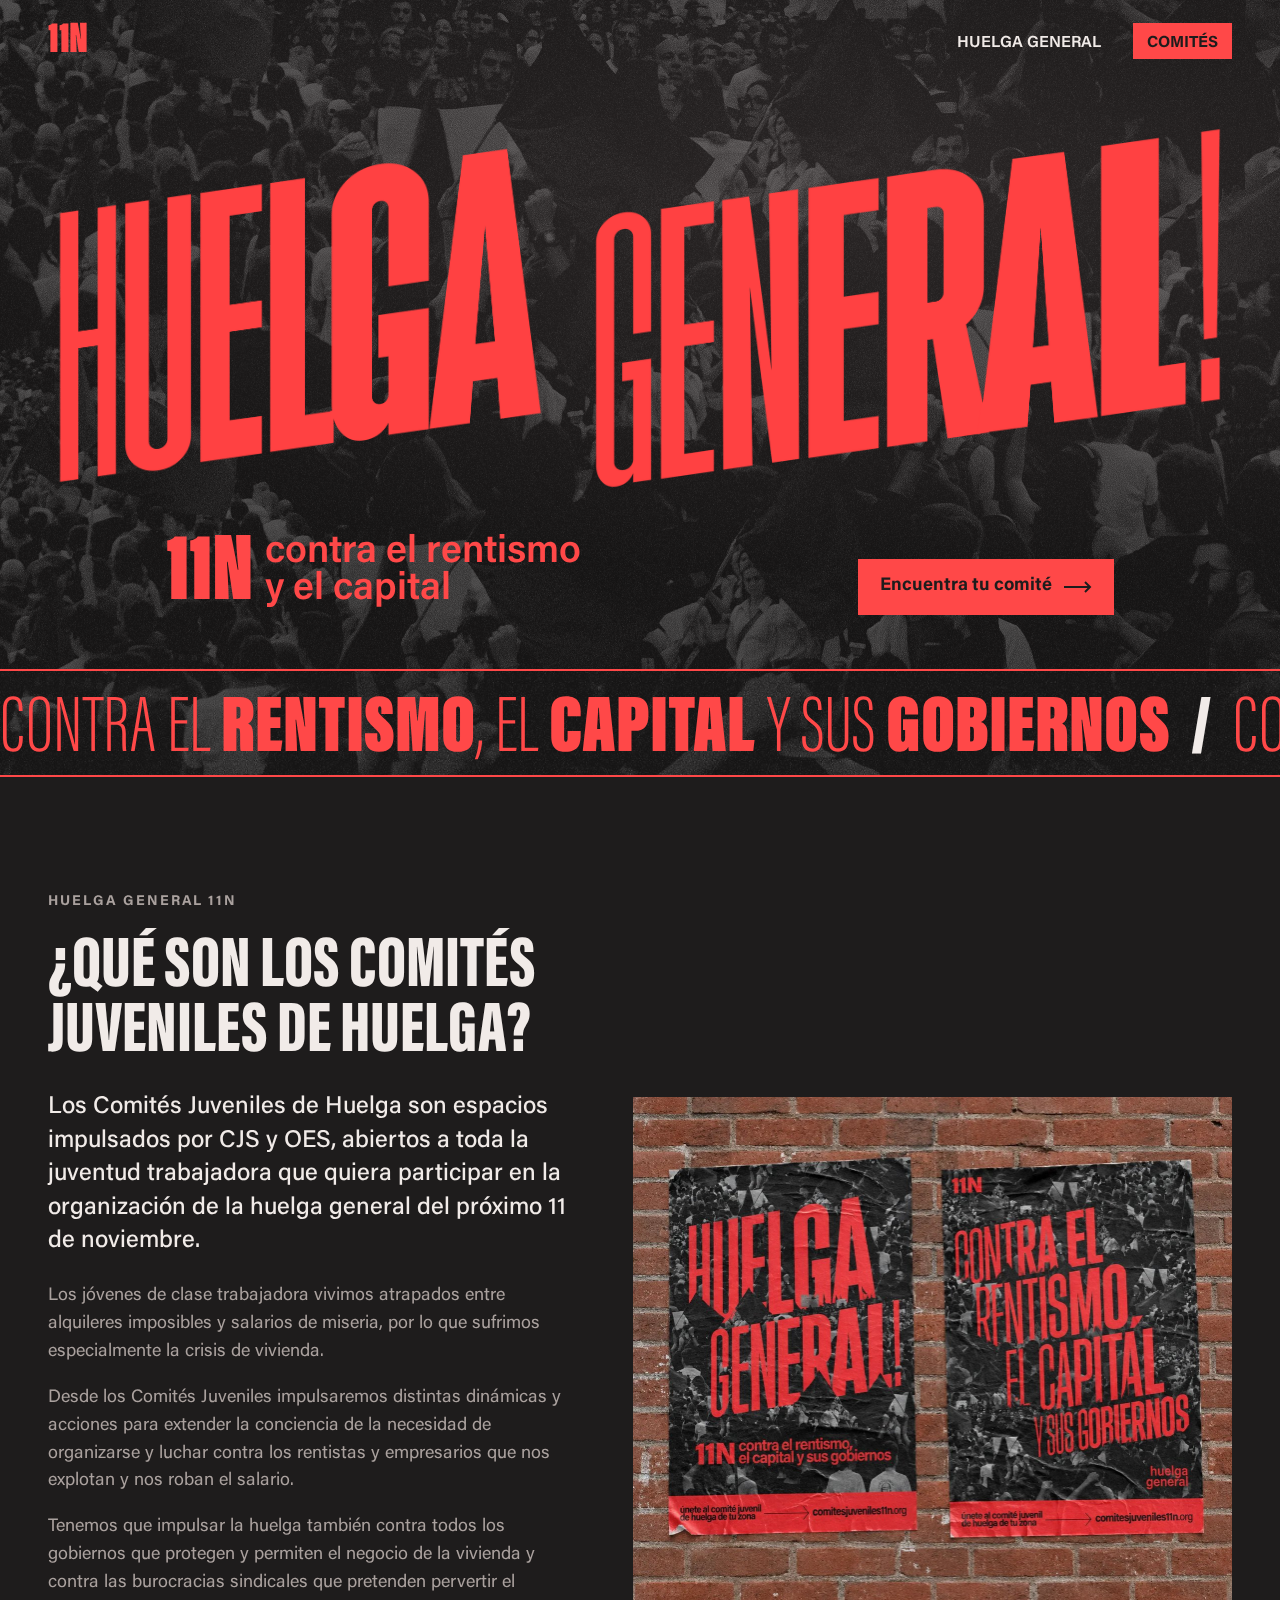
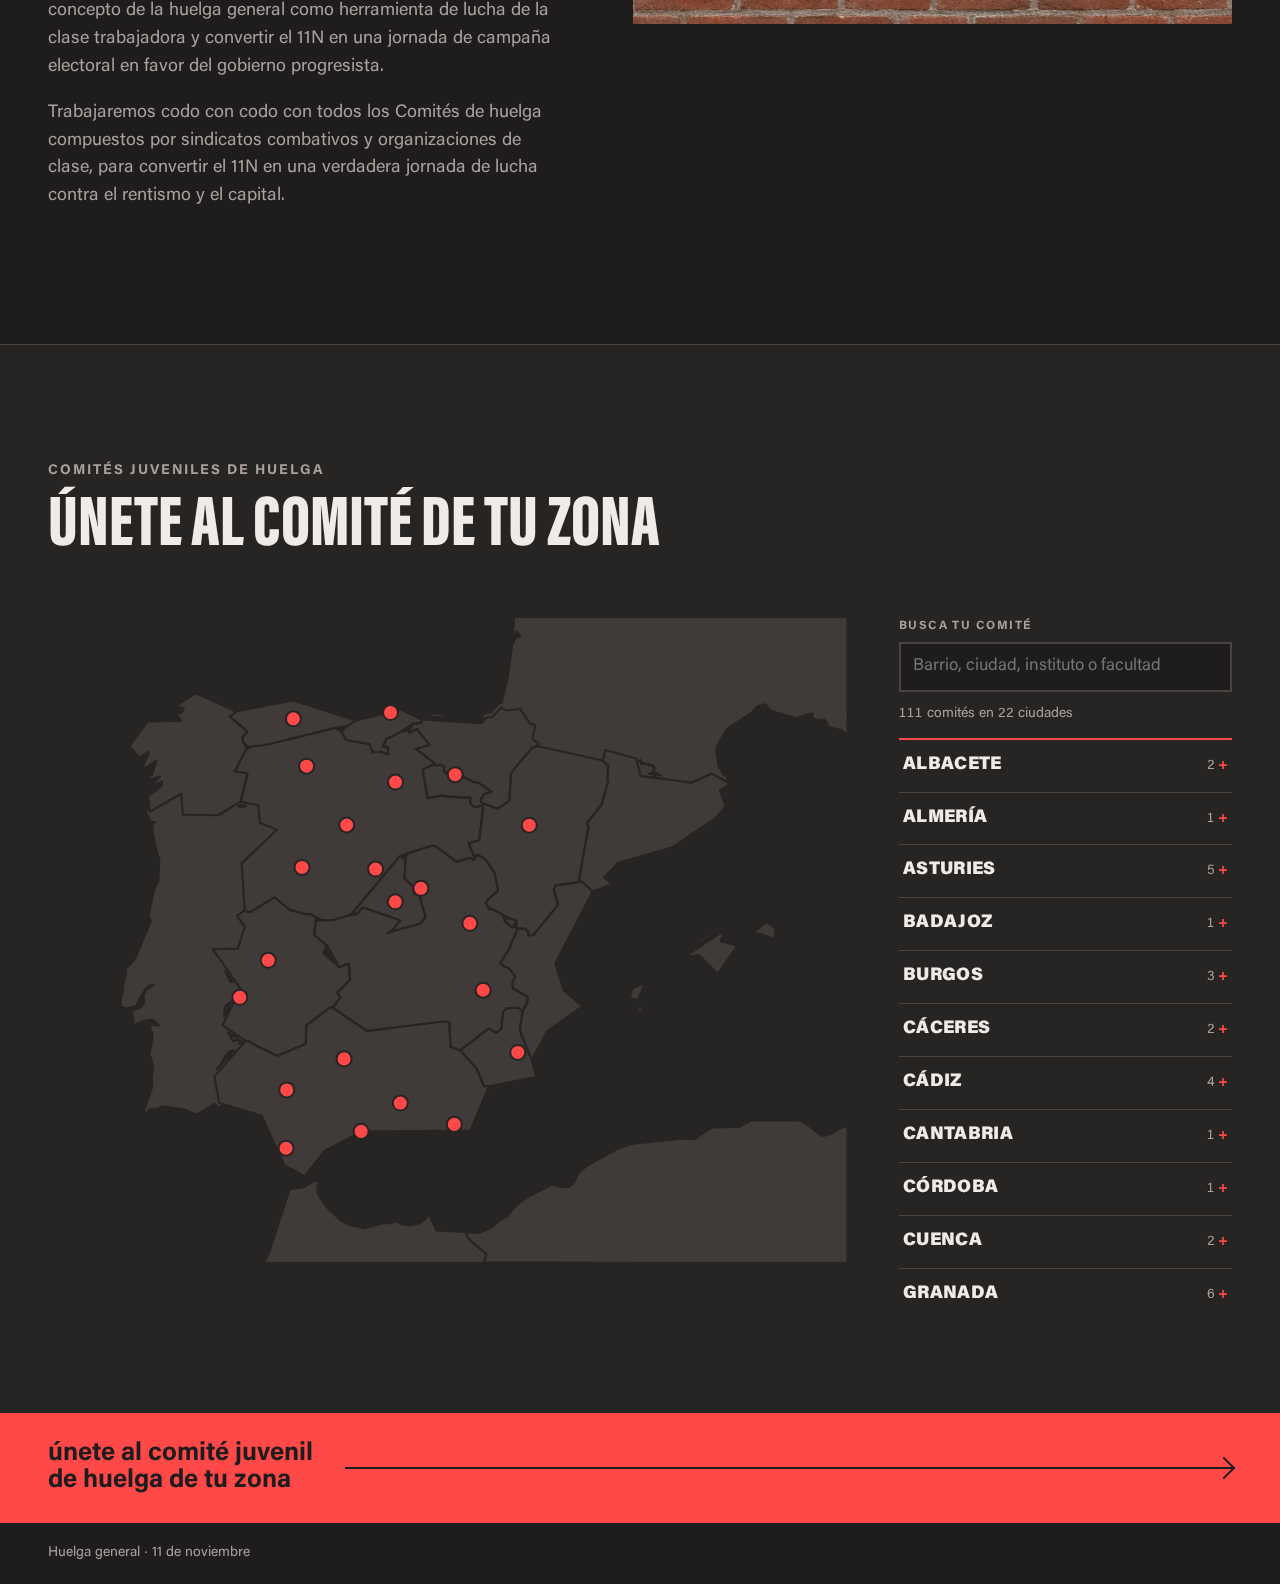
==== index.html @ d761eba5 "Banda de lemas con el lema de los carteles Contra el rentismo, el capital y sus gobiernos.  Co-Autho" ====
<!DOCTYPE html>
<html lang="es">
<head>
	<meta charset="UTF-8" />
	<meta name="viewport" content="width=device-width, initial-scale=1" />
<meta name='robots' content='max-image-preview:large' />
<link rel="preload" href="./wp-content/themes/huelga11n/assets/fonts/acumin.woff2" as="font" type="font/woff2" crossorigin>
<title>Huelga General 11N &#8211; Huelga general del 11 de noviembre y comités juveniles de huelga</title>
<link rel="canonical" href="https://comitesjuveniles11n.org/">
<style id="wp-img-auto-sizes-contain-inline-css">
img:is([sizes=auto i],[sizes^="auto," i]){contain-intrinsic-size:3000px 1500px}
/*# sourceURL=wp-img-auto-sizes-contain-inline-css */
</style>
<style id="wp-block-paragraph-inline-css">
.is-small-text{font-size:.875em}.is-regular-text{font-size:1em}.is-large-text{font-size:2.25em}.is-larger-text{font-size:3em}.has-drop-cap:not(:focus):first-letter{float:left;font-size:8.4em;font-style:normal;font-weight:100;line-height:.68;margin:.05em .1em 0 0;text-transform:uppercase}body.rtl .has-drop-cap:not(:focus):first-letter{float:none;margin-left:.1em}p.has-drop-cap.has-background{overflow:hidden}:root :where(p.has-background){padding:1.25em 2.375em}:where(p.has-text-color:not(.has-link-color)) a{color:inherit}p.has-text-align-left[style*="writing-mode:vertical-lr"],p.has-text-align-right[style*="writing-mode:vertical-rl"]{rotate:180deg}
/*# sourceURL=./wp-includes/blocks/paragraph/style.min.css */
</style>
<style id="wp-block-navigation-link-inline-css">
.wp-block-navigation .wp-block-navigation-item__label{overflow-wrap:break-word}.wp-block-navigation .wp-block-navigation-item__description{display:none}.link-ui-tools{outline:1px solid #f0f0f0;padding:8px}.link-ui-block-inserter{padding-top:8px}.link-ui-block-inserter__back{margin-left:8px;text-transform:uppercase}
/*# sourceURL=./wp-includes/blocks/navigation-link/style.min.css */
</style>
<link rel='stylesheet' id='wp-block-navigation-css' href='./wp-includes/blocks/navigation/style.min.css?ver=7.1.3' media='all' />
<style id="wp-block-group-inline-css">
.wp-block-group{box-sizing:border-box}:where(.wp-block-group.wp-block-group-is-layout-constrained){position:relative}
/*# sourceURL=./wp-includes/blocks/group/style.min.css */
</style>
<style id="wp-block-button-inline-css">
.wp-block-button__link{align-content:center;box-sizing:border-box;cursor:pointer;display:inline-block;height:100%;text-align:center;word-break:break-word}.wp-block-button__link.aligncenter{text-align:center}.wp-block-button__link.alignright{text-align:right}:where(.wp-block-button__link){border-radius:9999px;box-shadow:none;padding:calc(.667em + 2px) calc(1.333em + 2px);text-decoration:none}.wp-block-button[style*=text-decoration] .wp-block-button__link{text-decoration:inherit}.wp-block-buttons>.wp-block-button.has-custom-width{max-width:none}.wp-block-buttons>.wp-block-button.has-custom-width .wp-block-button__link{width:100%}.wp-block-buttons>.wp-block-button.has-custom-font-size .wp-block-button__link{font-size:inherit}.wp-block-buttons>.wp-block-button[class*=wp-block-button__width]{width:calc(var(--wp--block-button--width)*1% - var(--wp--style--block-gap, .5em)*(1 - var(--wp--block-button--width)/100))}.wp-block-buttons>.wp-block-button.wp-block-button__width-25{width:calc(25% - var(--wp--style--block-gap, .5em)*.75)}.wp-block-buttons>.wp-block-button.wp-block-button__width-50{width:calc(50% - var(--wp--style--block-gap, .5em)*.5)}.wp-block-buttons>.wp-block-button.wp-block-button__width-75{width:calc(75% - var(--wp--style--block-gap, .5em)*.25)}.wp-block-buttons>.wp-block-button.wp-block-button__width-100{flex-basis:100%;width:100%}.wp-block-buttons.is-vertical>.wp-block-button[class*=wp-block-button__width]{width:calc(var(--wp--block-button--width)*1%)}.wp-block-buttons.is-vertical>.wp-block-button.wp-block-button__width-25{width:25%}.wp-block-buttons.is-vertical>.wp-block-button.wp-block-button__width-50{width:50%}.wp-block-buttons.is-vertical>.wp-block-button.wp-block-button__width-75{width:75%}.wp-block-button.is-style-squared,.wp-block-button__link.wp-block-button.is-style-squared{border-radius:0}.wp-block-button.no-border-radius,.wp-block-button__link.no-border-radius{border-radius:0!important}:root :where(.wp-block-button .wp-block-button__link.is-style-outline),:root :where(.wp-block-button.is-style-outline>.wp-block-button__link){border:2px solid;padding:.667em 1.333em}:root :where(.wp-block-button .wp-block-button__link.is-style-outline:not(.has-text-color)),:root :where(.wp-block-button.is-style-outline>.wp-block-button__link:not(.has-text-color)){color:currentColor}:root :where(.wp-block-button .wp-block-button__link.is-style-outline:not(.has-background)),:root :where(.wp-block-button.is-style-outline>.wp-block-button__link:not(.has-background)){background-color:transparent;background-image:none}
/*# sourceURL=./wp-includes/blocks/button/style.min.css */
</style>
<style id="wp-block-buttons-inline-css">
.wp-block-buttons{box-sizing:border-box}.wp-block-buttons.is-vertical{flex-direction:column}.wp-block-buttons.is-vertical>.wp-block-button:last-child{margin-bottom:0}.wp-block-buttons>.wp-block-button{display:inline-block;margin:0}.wp-block-buttons.is-content-justification-left{justify-content:flex-start}.wp-block-buttons.is-content-justification-left.is-vertical{align-items:flex-start}.wp-block-buttons.is-content-justification-center{justify-content:center}.wp-block-buttons.is-content-justification-center.is-vertical{align-items:center}.wp-block-buttons.is-content-justification-right{justify-content:flex-end}.wp-block-buttons.is-content-justification-right.is-vertical{align-items:flex-end}.wp-block-buttons.is-content-justification-space-between{justify-content:space-between}.wp-block-buttons.aligncenter{text-align:center}.wp-block-buttons:not(.is-content-justification-space-between,.is-content-justification-right,.is-content-justification-left,.is-content-justification-center) .wp-block-button.aligncenter{margin-left:auto;margin-right:auto;width:100%}.wp-block-buttons[style*=text-decoration] .wp-block-button,.wp-block-buttons[style*=text-decoration] .wp-block-button__link{text-decoration:inherit}.wp-block-buttons.has-custom-font-size .wp-block-button__link{font-size:inherit}.wp-block-buttons .wp-block-button__link{width:100%}.wp-block-button.aligncenter{text-align:center}
/*# sourceURL=./wp-includes/blocks/buttons/style.min.css */
</style>
<link rel='stylesheet' id='wp-block-cover-css' href='./wp-includes/blocks/cover/style.min.css?ver=7.1.3' media='all' />
<style id="wp-block-heading-inline-css">
h1:where(.wp-block-heading).has-background,h2:where(.wp-block-heading).has-background,h3:where(.wp-block-heading).has-background,h4:where(.wp-block-heading).has-background,h5:where(.wp-block-heading).has-background,h6:where(.wp-block-heading).has-background{padding:1.25em 2.375em}h1.has-text-align-left[style*=writing-mode]:where([style*=vertical-lr]),h1.has-text-align-right[style*=writing-mode]:where([style*=vertical-rl]),h2.has-text-align-left[style*=writing-mode]:where([style*=vertical-lr]),h2.has-text-align-right[style*=writing-mode]:where([style*=vertical-rl]),h3.has-text-align-left[style*=writing-mode]:where([style*=vertical-lr]),h3.has-text-align-right[style*=writing-mode]:where([style*=vertical-rl]),h4.has-text-align-left[style*=writing-mode]:where([style*=vertical-lr]),h4.has-text-align-right[style*=writing-mode]:where([style*=vertical-rl]),h5.has-text-align-left[style*=writing-mode]:where([style*=vertical-lr]),h5.has-text-align-right[style*=writing-mode]:where([style*=vertical-rl]),h6.has-text-align-left[style*=writing-mode]:where([style*=vertical-lr]),h6.has-text-align-right[style*=writing-mode]:where([style*=vertical-rl]){rotate:180deg}
/*# sourceURL=./wp-includes/blocks/heading/style.min.css */
</style>
<style id="wp-block-image-inline-css">
.wp-block-image>a,.wp-block-image>figure>a{display:inline-block}.wp-block-image img{box-sizing:border-box;height:auto;max-width:100%;vertical-align:bottom}@media not (prefers-reduced-motion){.wp-block-image img.hide{visibility:hidden}.wp-block-image img.show{animation:show-content-image .4s}}.wp-block-image[style*=border-radius] img,.wp-block-image[style*=border-radius]>a{border-radius:inherit}.wp-block-image.has-custom-border img{box-sizing:border-box}.wp-block-image.aligncenter{text-align:center}.wp-block-image.alignfull>a,.wp-block-image.alignwide>a{width:100%}.wp-block-image.alignfull img,.wp-block-image.alignwide img{height:auto;width:100%}.wp-block-image .aligncenter,.wp-block-image .alignleft,.wp-block-image .alignright,.wp-block-image.aligncenter,.wp-block-image.alignleft,.wp-block-image.alignright{display:table}.wp-block-image .aligncenter>figcaption,.wp-block-image .alignleft>figcaption,.wp-block-image .alignright>figcaption,.wp-block-image.aligncenter>figcaption,.wp-block-image.alignleft>figcaption,.wp-block-image.alignright>figcaption{caption-side:bottom;display:table-caption}.wp-block-image .alignleft{float:left;margin:.5em 1em .5em 0}.wp-block-image .alignright{float:right;margin:.5em 0 .5em 1em}.wp-block-image .aligncenter{margin-left:auto;margin-right:auto}.wp-block-image :where(figcaption){margin-bottom:1em;margin-top:.5em}.wp-block-image.is-style-circle-mask img{border-radius:9999px}@supports ((-webkit-mask-image:none) or (mask-image:none)) or (-webkit-mask-image:none){.wp-block-image.is-style-circle-mask img{border-radius:0;-webkit-mask-image:url('data:image/svg+xml;utf8,<svg viewBox="0 0 100 100" xmlns="http://www.w3.org/2000/svg"><circle cx="50" cy="50" r="50"/></svg>');mask-image:url('data:image/svg+xml;utf8,<svg viewBox="0 0 100 100" xmlns="http://www.w3.org/2000/svg"><circle cx="50" cy="50" r="50"/></svg>');mask-mode:alpha;-webkit-mask-position:center;mask-position:center;-webkit-mask-repeat:no-repeat;mask-repeat:no-repeat;-webkit-mask-size:contain;mask-size:contain}}:root :where(.wp-block-image.is-style-rounded img,.wp-block-image .is-style-rounded img){border-radius:9999px}.wp-block-image figure{margin:0}.wp-lightbox-container{display:flex;flex-direction:column;position:relative}.wp-lightbox-container img{cursor:zoom-in}.wp-lightbox-container img:hover+button{opacity:1}.wp-lightbox-container button{align-items:center;backdrop-filter:blur(16px) saturate(180%);background-color:rgba(90,90,90,.25);border:none;border-radius:4px;cursor:zoom-in;display:flex;height:20px;justify-content:center;opacity:0;padding:0;position:absolute;right:16px;text-align:center;top:16px;width:20px;z-index:100}@media not (prefers-reduced-motion){.wp-lightbox-container button{transition:opacity .2s ease}}.wp-lightbox-container button:focus-visible{outline:3px auto rgba(90,90,90,.25);outline:3px auto -webkit-focus-ring-color;outline-offset:3px}.wp-lightbox-container button:hover{cursor:pointer;opacity:1}.wp-lightbox-container button:focus{opacity:1}.wp-lightbox-container button:focus,.wp-lightbox-container button:hover,.wp-lightbox-container button:not(:hover):not(:active):not(.has-background){background-color:rgba(90,90,90,.25);border:none}.wp-lightbox-overlay{box-sizing:border-box;cursor:zoom-out;height:100vh;left:0;overflow:hidden;position:fixed;top:0;visibility:hidden;width:100%;z-index:100000}.wp-lightbox-overlay .wp-lightbox-close-button{align-items:center;cursor:pointer;display:flex;font-family:inherit;gap:8px;justify-content:center;line-height:1;min-height:40px;min-width:40px;padding:0 4px;position:absolute;right:calc(env(safe-area-inset-right) + 16px);top:calc(env(safe-area-inset-top) + 16px);z-index:5000000}.wp-lightbox-overlay .wp-lightbox-close-button:focus,.wp-lightbox-overlay .wp-lightbox-close-button:hover,.wp-lightbox-overlay .wp-lightbox-close-button:not(:hover):not(:active):not(.has-background){background:none;border:none}.wp-lightbox-overlay .wp-lightbox-close-button:has(.wp-lightbox-close-text:not([hidden])) .wp-lightbox-close-icon svg{height:1em;width:1em}.wp-lightbox-overlay .wp-lightbox-close-icon svg{display:block}.wp-lightbox-overlay .wp-lightbox-navigation-button-next,.wp-lightbox-overlay .wp-lightbox-navigation-button-prev{align-items:center;bottom:16px;cursor:pointer;display:flex;font-family:inherit;gap:4px;justify-content:center;line-height:1;min-height:40px;min-width:40px;padding:0 8px;position:absolute;z-index:2000002}.wp-lightbox-overlay .wp-lightbox-navigation-button-next[hidden],.wp-lightbox-overlay .wp-lightbox-navigation-button-prev[hidden]{display:none}@media (min-width:960px){.wp-lightbox-overlay .wp-lightbox-navigation-button-next,.wp-lightbox-overlay .wp-lightbox-navigation-button-prev{bottom:50%;transform:translateY(-50%)}}.wp-lightbox-overlay .wp-lightbox-navigation-button-next:focus,.wp-lightbox-overlay .wp-lightbox-navigation-button-next:hover,.wp-lightbox-overlay .wp-lightbox-navigation-button-next:not(:hover):not(:active):not(.has-background),.wp-lightbox-overlay .wp-lightbox-navigation-button-prev:focus,.wp-lightbox-overlay .wp-lightbox-navigation-button-prev:hover,.wp-lightbox-overlay .wp-lightbox-navigation-button-prev:not(:hover):not(:active):not(.has-background){background:none;border:none;padding:0 8px}.wp-lightbox-overlay .wp-lightbox-navigation-button-next:has(.wp-lightbox-navigation-text:not([hidden])) .wp-lightbox-navigation-icon svg,.wp-lightbox-overlay .wp-lightbox-navigation-button-prev:has(.wp-lightbox-navigation-text:not([hidden])) .wp-lightbox-navigation-icon svg{display:block;height:1.5em;width:1.5em}.wp-lightbox-overlay .wp-lightbox-navigation-button-prev{left:calc(env(safe-area-inset-left) + 16px)}.wp-lightbox-overlay .wp-lightbox-navigation-button-next{right:calc(env(safe-area-inset-right) + 16px)}.wp-lightbox-overlay .wp-lightbox-navigation-icon svg{vertical-align:middle}.wp-lightbox-overlay .lightbox-image-container{height:var(--wp--lightbox-container-height);left:50%;overflow:hidden;position:absolute;top:50%;transform:translate(-50%,-50%);transform-origin:top left;width:var(--wp--lightbox-container-width);z-index:2000001}.wp-lightbox-overlay .wp-block-image{align-items:center;box-sizing:border-box;display:flex;height:100%;justify-content:center;margin:0;position:relative;transform-origin:0 0;width:100%;z-index:3000000}.wp-lightbox-overlay .wp-block-image img{height:var(--wp--lightbox-image-height);min-height:var(--wp--lightbox-image-height);min-width:var(--wp--lightbox-image-width);width:var(--wp--lightbox-image-width)}.wp-lightbox-overlay .wp-block-image figcaption{display:none}.wp-lightbox-overlay button{background:none;border:none}.wp-lightbox-overlay .scrim{background-color:#fff;height:100%;opacity:.9;position:absolute;width:100%;z-index:2000000}.wp-lightbox-overlay.active{visibility:visible}@media not (prefers-reduced-motion){.wp-lightbox-overlay.active{animation:turn-on-visibility .25s both}.wp-lightbox-overlay.active img{animation:turn-on-visibility .35s both}.wp-lightbox-overlay.show-closing-animation:not(.active){animation:turn-off-visibility .35s both}.wp-lightbox-overlay.show-closing-animation:not(.active) img{animation:turn-off-visibility .25s both}.wp-lightbox-overlay.zoom.active{animation:none;opacity:1;visibility:visible}.wp-lightbox-overlay.zoom.active .lightbox-image-container{animation:lightbox-zoom-in .4s}.wp-lightbox-overlay.zoom.active .lightbox-image-container img{animation:none}.wp-lightbox-overlay.zoom.active .scrim{animation:turn-on-visibility .4s forwards}.wp-lightbox-overlay.zoom.show-closing-animation:not(.active){animation:none}.wp-lightbox-overlay.zoom.show-closing-animation:not(.active) .lightbox-image-container{animation:lightbox-zoom-out .4s}.wp-lightbox-overlay.zoom.show-closing-animation:not(.active) .lightbox-image-container img{animation:none}.wp-lightbox-overlay.zoom.show-closing-animation:not(.active) .scrim{animation:turn-off-visibility .4s forwards}}@keyframes show-content-image{0%{visibility:hidden}99%{visibility:hidden}to{visibility:visible}}@keyframes turn-on-visibility{0%{opacity:0}to{opacity:1}}@keyframes turn-off-visibility{0%{opacity:1;visibility:visible}99%{opacity:0;visibility:visible}to{opacity:0;visibility:hidden}}@keyframes lightbox-zoom-in{0%{transform:translate(calc((-100vw + var(--wp--lightbox-scrollbar-width))/2 + var(--wp--lightbox-initial-left-position)),calc(-50vh + var(--wp--lightbox-initial-top-position))) scale(var(--wp--lightbox-scale))}to{transform:translate(-50%,-50%) scale(1)}}@keyframes lightbox-zoom-out{0%{transform:translate(-50%,-50%) scale(1);visibility:visible}99%{visibility:visible}to{transform:translate(calc((-100vw + var(--wp--lightbox-scrollbar-width))/2 + var(--wp--lightbox-initial-left-position)),calc(-50vh + var(--wp--lightbox-initial-top-position))) scale(var(--wp--lightbox-scale));visibility:hidden}}
/*# sourceURL=./wp-includes/blocks/image/style.min.css */
</style>
<style id="wp-block-post-content-inline-css">
.wp-block-post-content{display:flow-root}
/*# sourceURL=./wp-includes/blocks/post-content/style.min.css */
</style>
<style id="wp-block-library-inline-css">
:root{--wp-block-synced-color:#7a00df;--wp-block-synced-color--rgb:122,0,223;--wp-bound-block-color:var(--wp-block-synced-color);--wp-editor-canvas-background:#ddd;--wp-admin-theme-color:#007cba;--wp-admin-theme-color--rgb:0,124,186;--wp-admin-theme-color-darker-10:#006ba1;--wp-admin-theme-color-darker-10--rgb:0,107,160.5;--wp-admin-theme-color-darker-20:#005a87;--wp-admin-theme-color-darker-20--rgb:0,90,135;--wp-admin-border-width-focus:2px}@media (min-resolution:192dpi){:root{--wp-admin-border-width-focus:1.5px}}.wp-element-button{cursor:pointer}:root .has-very-light-gray-background-color{background-color:#eee}:root .has-very-dark-gray-background-color{background-color:#313131}:root .has-very-light-gray-color{color:#eee}:root .has-very-dark-gray-color{color:#313131}:root .has-vivid-green-cyan-to-vivid-cyan-blue-gradient-background{background:linear-gradient(135deg,#00d084,#0693e3)}:root .has-purple-crush-gradient-background{background:linear-gradient(135deg,#34e2e4,#4721fb 50%,#ab1dfe)}:root .has-hazy-dawn-gradient-background{background:linear-gradient(135deg,#faaca8,#dad0ec)}:root .has-subdued-olive-gradient-background{background:linear-gradient(135deg,#fafae1,#67a671)}:root .has-atomic-cream-gradient-background{background:linear-gradient(135deg,#fdd79a,#004a59)}:root .has-nightshade-gradient-background{background:linear-gradient(135deg,#330968,#31cdcf)}:root .has-midnight-gradient-background{background:linear-gradient(135deg,#020381,#2874fc)}:root{--wp--preset--font-size--normal:16px;--wp--preset--font-size--huge:42px}.has-regular-font-size{font-size:1em}.has-larger-font-size{font-size:2.625em}.has-normal-font-size{font-size:var(--wp--preset--font-size--normal)}.has-huge-font-size{font-size:var(--wp--preset--font-size--huge)}:root .has-text-align-center{text-align:center}:root .has-text-align-left{text-align:left}:root .has-text-align-right{text-align:right}.has-fit-text{white-space:nowrap!important}#end-resizable-editor-section{display:none}.aligncenter{clear:both}.items-justified-left{justify-content:flex-start}.items-justified-center{justify-content:center}.items-justified-right{justify-content:flex-end}.items-justified-space-between{justify-content:space-between}.screen-reader-text{word-wrap:normal!important;border:0;clip-path:inset(50%);height:1px;margin:-1px;overflow:hidden;padding:0;position:absolute;width:1px;word-break:normal!important}.screen-reader-text:focus{background-color:#ddd;clip-path:none;color:#444;display:block;font-size:1em;height:auto;left:5px;line-height:normal;padding:15px 23px 14px;text-decoration:none;top:5px;width:auto;z-index:100000}html :where(.has-border-color){border-style:solid}html :where([style^=border-color],[style*=";border-color"],[style*="; border-color"]){border-style:solid}html :where([style^=border-top-color],[style*=";border-top-color"],[style*="; border-top-color"]){border-top-style:solid}html :where([style^=border-right-color],[style*=";border-right-color"],[style*="; border-right-color"]){border-right-style:solid}html :where([style^=border-bottom-color],[style*=";border-bottom-color"],[style*="; border-bottom-color"]){border-bottom-style:solid}html :where([style^=border-left-color],[style*=";border-left-color"],[style*="; border-left-color"]){border-left-style:solid}html :where([style^=border-width],[style*=";border-width"],[style*="; border-width"]){border-style:solid}html :where([style^=border-top-width],[style*=";border-top-width"],[style*="; border-top-width"]){border-top-style:solid}html :where([style^=border-right-width],[style*=";border-right-width"],[style*="; border-right-width"]){border-right-style:solid}html :where([style^=border-bottom-width],[style*=";border-bottom-width"],[style*="; border-bottom-width"]){border-bottom-style:solid}html :where([style^=border-left-width],[style*=";border-left-width"],[style*="; border-left-width"]){border-left-style:solid}html :where(img[class*=wp-image-]){height:auto;max-width:100%}:where(figure){margin:0 0 1em}html :where(.is-position-sticky){--wp-admin--admin-bar--position-offset:var(--wp-admin--admin-bar--height,0px)}@media screen and (max-width:600px){html :where(.is-position-sticky){--wp-admin--admin-bar--position-offset:0px}}
/*# sourceURL=/wp-includes/css/dist/block-library/common.min.css */
</style>
<style id="huelga11n-fuente-inline-css">
@font-face{font-family:"Acumin";src:url("./wp-content/themes/huelga11n/assets/fonts/acumin.woff2") format("woff2");font-weight:100 900;font-stretch:50% 115%;font-style:normal;font-display:swap;}
/*# sourceURL=huelga11n-fuente-inline-css */
</style>
<style id="global-styles-inline-css">
:root{--wp--preset--aspect-ratio--square: 1;--wp--preset--aspect-ratio--4-3: 4/3;--wp--preset--aspect-ratio--3-4: 3/4;--wp--preset--aspect-ratio--3-2: 3/2;--wp--preset--aspect-ratio--2-3: 2/3;--wp--preset--aspect-ratio--16-9: 16/9;--wp--preset--aspect-ratio--9-16: 9/16;--wp--preset--color--black: #000000;--wp--preset--color--cyan-bluish-gray: #abb8c3;--wp--preset--color--white: #ffffff;--wp--preset--color--pale-pink: #f78da7;--wp--preset--color--vivid-red: #cf2e2e;--wp--preset--color--luminous-vivid-orange: #ff6900;--wp--preset--color--luminous-vivid-amber: #fcb900;--wp--preset--color--light-green-cyan: #7bdcb5;--wp--preset--color--vivid-green-cyan: #00d084;--wp--preset--color--pale-cyan-blue: #8ed1fc;--wp--preset--color--vivid-cyan-blue: #0693e3;--wp--preset--color--vivid-purple: #9b51e0;--wp--preset--color--negro: #1e1c1c;--wp--preset--color--negro-2: #272424;--wp--preset--color--gris-mapa: #403a39;--wp--preset--color--gris-linea: #4a4342;--wp--preset--color--rojo: #ff4848;--wp--preset--color--rojo-hondo: #8f2525;--wp--preset--color--blanco: #f1ebe8;--wp--preset--color--gris-texto: #aaa19e;--wp--preset--gradient--vivid-cyan-blue-to-vivid-purple: linear-gradient(135deg,rgb(6,147,227) 0%,rgb(155,81,224) 100%);--wp--preset--gradient--light-green-cyan-to-vivid-green-cyan: linear-gradient(135deg,rgb(122,220,180) 0%,rgb(0,208,130) 100%);--wp--preset--gradient--luminous-vivid-amber-to-luminous-vivid-orange: linear-gradient(135deg,rgb(252,185,0) 0%,rgb(255,105,0) 100%);--wp--preset--gradient--luminous-vivid-orange-to-vivid-red: linear-gradient(135deg,rgb(255,105,0) 0%,rgb(207,46,46) 100%);--wp--preset--gradient--very-light-gray-to-cyan-bluish-gray: linear-gradient(135deg,rgb(238,238,238) 0%,rgb(169,184,195) 100%);--wp--preset--gradient--cool-to-warm-spectrum: linear-gradient(135deg,rgb(74,234,220) 0%,rgb(151,120,209) 20%,rgb(207,42,186) 40%,rgb(238,44,130) 60%,rgb(251,105,98) 80%,rgb(254,248,76) 100%);--wp--preset--gradient--blush-light-purple: linear-gradient(135deg,rgb(255,206,236) 0%,rgb(152,150,240) 100%);--wp--preset--gradient--blush-bordeaux: linear-gradient(135deg,rgb(254,205,165) 0%,rgb(254,45,45) 50%,rgb(107,0,62) 100%);--wp--preset--gradient--luminous-dusk: linear-gradient(135deg,rgb(255,203,112) 0%,rgb(199,81,192) 50%,rgb(65,88,208) 100%);--wp--preset--gradient--pale-ocean: linear-gradient(135deg,rgb(255,245,203) 0%,rgb(182,227,212) 50%,rgb(51,167,181) 100%);--wp--preset--gradient--electric-grass: linear-gradient(135deg,rgb(202,248,128) 0%,rgb(113,206,126) 100%);--wp--preset--gradient--midnight: linear-gradient(135deg,rgb(2,3,129) 0%,rgb(40,116,252) 100%);--wp--preset--gradient--hero: radial-gradient(120% 80% at 70% 30%, #3a3434 0%, #1e1c1c 70%);--wp--preset--font-size--small: 13px;--wp--preset--font-size--medium: 20px;--wp--preset--font-size--large: 36px;--wp--preset--font-size--x-large: 42px;--wp--preset--font-size--pequeno: 14px;--wp--preset--font-size--normal: 18px;--wp--preset--font-size--entrada: clamp(1.25rem, 2vw, 1.5rem);--wp--preset--font-size--titulo: clamp(2.6rem, 6vw, 4.5rem);--wp--preset--font-family--acumin: "Acumin", "acumin-variable", "Helvetica Neue", Arial, sans-serif;--wp--preset--spacing--20: 0.44rem;--wp--preset--spacing--30: 0.67rem;--wp--preset--spacing--40: 1rem;--wp--preset--spacing--50: 1.5rem;--wp--preset--spacing--60: 2.25rem;--wp--preset--spacing--70: 3.38rem;--wp--preset--spacing--80: 5.06rem;--wp--preset--shadow--natural: 6px 6px 9px rgba(0, 0, 0, 0.2);--wp--preset--shadow--deep: 12px 12px 50px rgba(0, 0, 0, 0.4);--wp--preset--shadow--sharp: 6px 6px 0px rgba(0, 0, 0, 0.2);--wp--preset--shadow--outlined: 6px 6px 0px -3px rgb(255, 255, 255), 6px 6px rgb(0, 0, 0);--wp--preset--shadow--crisp: 6px 6px 0px rgb(0, 0, 0);}.wp-block-button{--wp--preset--dimension--25: 25%;--wp--preset--dimension--50: 50%;--wp--preset--dimension--75: 75%;--wp--preset--dimension--100: 100%;}:root { --wp--style--global--content-size: 720px;--wp--style--global--wide-size: 1280px; }:where(body) { margin: 0; }.wp-site-blocks > .alignleft { float: left; margin-right: 2em; }.wp-site-blocks > .alignright { float: right; margin-left: 2em; }.wp-site-blocks > .aligncenter { justify-content: center; margin-left: auto; margin-right: auto; }:where(.is-layout-flex){gap: 0.5em;}:where(.is-layout-grid){gap: 0.5em;}.is-layout-flow > .alignleft{float: left;margin-inline-start: 0;margin-inline-end: 2em;}.is-layout-flow > .alignright{float: right;margin-inline-start: 2em;margin-inline-end: 0;}.is-layout-flow > .aligncenter{margin-left: auto !important;margin-right: auto !important;}.is-layout-constrained > .alignleft{float: left;margin-inline-start: 0;margin-inline-end: 2em;}.is-layout-constrained > .alignright{float: right;margin-inline-start: 2em;margin-inline-end: 0;}.is-layout-constrained > .aligncenter{margin-left: auto !important;margin-right: auto !important;}.is-layout-constrained > :where(:not(.alignleft):not(.alignright):not(.alignfull)){max-width: var(--wp--style--global--content-size);margin-left: auto !important;margin-right: auto !important;}.is-layout-constrained > .alignwide{max-width: var(--wp--style--global--wide-size);}body .is-layout-flex{display: flex;}.is-layout-flex{flex-wrap: wrap;align-items: center;}.is-layout-flex > :is(*, div){margin: 0;}body .is-layout-grid{display: grid;}.is-layout-grid > :is(*, div){margin: 0;}body{background-color: var(--wp--preset--color--negro);color: var(--wp--preset--color--blanco);font-family: var(--wp--preset--font-family--acumin);font-size: 18px;line-height: 1.55;padding-top: 0;padding-right: 0;padding-bottom: 0;padding-left: 0;}a:where(:not(.wp-element-button)){color: inherit;}:root :where(.wp-element-button, .wp-block-button__link){background-color: var(--wp--preset--color--rojo);border-radius: 0;border-width: 0;color: var(--wp--preset--color--negro);font-family: inherit;font-size: 18px;font-style: inherit;font-weight: 700;letter-spacing: inherit;line-height: 1.55;padding-top: 14px;padding-right: 22px;padding-bottom: 14px;padding-left: 22px;text-decoration: none;text-transform: inherit;}:root :where(.wp-element-button:hover, .wp-block-button__link:hover){background-color: var(--wp--preset--color--blanco);color: var(--wp--preset--color--negro);}:root :where(.wp-element-button:focus, .wp-block-button__link:focus){background-color: var(--wp--preset--color--blanco);color: var(--wp--preset--color--negro);}.has-black-color{color: var(--wp--preset--color--black) !important;}.has-cyan-bluish-gray-color{color: var(--wp--preset--color--cyan-bluish-gray) !important;}.has-white-color{color: var(--wp--preset--color--white) !important;}.has-pale-pink-color{color: var(--wp--preset--color--pale-pink) !important;}.has-vivid-red-color{color: var(--wp--preset--color--vivid-red) !important;}.has-luminous-vivid-orange-color{color: var(--wp--preset--color--luminous-vivid-orange) !important;}.has-luminous-vivid-amber-color{color: var(--wp--preset--color--luminous-vivid-amber) !important;}.has-light-green-cyan-color{color: var(--wp--preset--color--light-green-cyan) !important;}.has-vivid-green-cyan-color{color: var(--wp--preset--color--vivid-green-cyan) !important;}.has-pale-cyan-blue-color{color: var(--wp--preset--color--pale-cyan-blue) !important;}.has-vivid-cyan-blue-color{color: var(--wp--preset--color--vivid-cyan-blue) !important;}.has-vivid-purple-color{color: var(--wp--preset--color--vivid-purple) !important;}.has-negro-color{color: var(--wp--preset--color--negro) !important;}.has-negro-2-color{color: var(--wp--preset--color--negro-2) !important;}.has-gris-mapa-color{color: var(--wp--preset--color--gris-mapa) !important;}.has-gris-linea-color{color: var(--wp--preset--color--gris-linea) !important;}.has-rojo-color{color: var(--wp--preset--color--rojo) !important;}.has-rojo-hondo-color{color: var(--wp--preset--color--rojo-hondo) !important;}.has-blanco-color{color: var(--wp--preset--color--blanco) !important;}.has-gris-texto-color{color: var(--wp--preset--color--gris-texto) !important;}.has-black-background-color{background-color: var(--wp--preset--color--black) !important;}.has-cyan-bluish-gray-background-color{background-color: var(--wp--preset--color--cyan-bluish-gray) !important;}.has-white-background-color{background-color: var(--wp--preset--color--white) !important;}.has-pale-pink-background-color{background-color: var(--wp--preset--color--pale-pink) !important;}.has-vivid-red-background-color{background-color: var(--wp--preset--color--vivid-red) !important;}.has-luminous-vivid-orange-background-color{background-color: var(--wp--preset--color--luminous-vivid-orange) !important;}.has-luminous-vivid-amber-background-color{background-color: var(--wp--preset--color--luminous-vivid-amber) !important;}.has-light-green-cyan-background-color{background-color: var(--wp--preset--color--light-green-cyan) !important;}.has-vivid-green-cyan-background-color{background-color: var(--wp--preset--color--vivid-green-cyan) !important;}.has-pale-cyan-blue-background-color{background-color: var(--wp--preset--color--pale-cyan-blue) !important;}.has-vivid-cyan-blue-background-color{background-color: var(--wp--preset--color--vivid-cyan-blue) !important;}.has-vivid-purple-background-color{background-color: var(--wp--preset--color--vivid-purple) !important;}.has-negro-background-color{background-color: var(--wp--preset--color--negro) !important;}.has-negro-2-background-color{background-color: var(--wp--preset--color--negro-2) !important;}.has-gris-mapa-background-color{background-color: var(--wp--preset--color--gris-mapa) !important;}.has-gris-linea-background-color{background-color: var(--wp--preset--color--gris-linea) !important;}.has-rojo-background-color{background-color: var(--wp--preset--color--rojo) !important;}.has-rojo-hondo-background-color{background-color: var(--wp--preset--color--rojo-hondo) !important;}.has-blanco-background-color{background-color: var(--wp--preset--color--blanco) !important;}.has-gris-texto-background-color{background-color: var(--wp--preset--color--gris-texto) !important;}.has-black-border-color{border-color: var(--wp--preset--color--black) !important;}.has-cyan-bluish-gray-border-color{border-color: var(--wp--preset--color--cyan-bluish-gray) !important;}.has-white-border-color{border-color: var(--wp--preset--color--white) !important;}.has-pale-pink-border-color{border-color: var(--wp--preset--color--pale-pink) !important;}.has-vivid-red-border-color{border-color: var(--wp--preset--color--vivid-red) !important;}.has-luminous-vivid-orange-border-color{border-color: var(--wp--preset--color--luminous-vivid-orange) !important;}.has-luminous-vivid-amber-border-color{border-color: var(--wp--preset--color--luminous-vivid-amber) !important;}.has-light-green-cyan-border-color{border-color: var(--wp--preset--color--light-green-cyan) !important;}.has-vivid-green-cyan-border-color{border-color: var(--wp--preset--color--vivid-green-cyan) !important;}.has-pale-cyan-blue-border-color{border-color: var(--wp--preset--color--pale-cyan-blue) !important;}.has-vivid-cyan-blue-border-color{border-color: var(--wp--preset--color--vivid-cyan-blue) !important;}.has-vivid-purple-border-color{border-color: var(--wp--preset--color--vivid-purple) !important;}.has-negro-border-color{border-color: var(--wp--preset--color--negro) !important;}.has-negro-2-border-color{border-color: var(--wp--preset--color--negro-2) !important;}.has-gris-mapa-border-color{border-color: var(--wp--preset--color--gris-mapa) !important;}.has-gris-linea-border-color{border-color: var(--wp--preset--color--gris-linea) !important;}.has-rojo-border-color{border-color: var(--wp--preset--color--rojo) !important;}.has-rojo-hondo-border-color{border-color: var(--wp--preset--color--rojo-hondo) !important;}.has-blanco-border-color{border-color: var(--wp--preset--color--blanco) !important;}.has-gris-texto-border-color{border-color: var(--wp--preset--color--gris-texto) !important;}.has-vivid-cyan-blue-to-vivid-purple-gradient-background{background: var(--wp--preset--gradient--vivid-cyan-blue-to-vivid-purple) !important;}.has-light-green-cyan-to-vivid-green-cyan-gradient-background{background: var(--wp--preset--gradient--light-green-cyan-to-vivid-green-cyan) !important;}.has-luminous-vivid-amber-to-luminous-vivid-orange-gradient-background{background: var(--wp--preset--gradient--luminous-vivid-amber-to-luminous-vivid-orange) !important;}.has-luminous-vivid-orange-to-vivid-red-gradient-background{background: var(--wp--preset--gradient--luminous-vivid-orange-to-vivid-red) !important;}.has-very-light-gray-to-cyan-bluish-gray-gradient-background{background: var(--wp--preset--gradient--very-light-gray-to-cyan-bluish-gray) !important;}.has-cool-to-warm-spectrum-gradient-background{background: var(--wp--preset--gradient--cool-to-warm-spectrum) !important;}.has-blush-light-purple-gradient-background{background: var(--wp--preset--gradient--blush-light-purple) !important;}.has-blush-bordeaux-gradient-background{background: var(--wp--preset--gradient--blush-bordeaux) !important;}.has-luminous-dusk-gradient-background{background: var(--wp--preset--gradient--luminous-dusk) !important;}.has-pale-ocean-gradient-background{background: var(--wp--preset--gradient--pale-ocean) !important;}.has-electric-grass-gradient-background{background: var(--wp--preset--gradient--electric-grass) !important;}.has-midnight-gradient-background{background: var(--wp--preset--gradient--midnight) !important;}.has-hero-gradient-background{background: var(--wp--preset--gradient--hero) !important;}.has-small-font-size{font-size: var(--wp--preset--font-size--small) !important;}.has-medium-font-size{font-size: var(--wp--preset--font-size--medium) !important;}.has-large-font-size{font-size: var(--wp--preset--font-size--large) !important;}.has-x-large-font-size{font-size: var(--wp--preset--font-size--x-large) !important;}.has-pequeno-font-size{font-size: var(--wp--preset--font-size--pequeno) !important;}.has-normal-font-size{font-size: var(--wp--preset--font-size--normal) !important;}.has-entrada-font-size{font-size: var(--wp--preset--font-size--entrada) !important;}.has-titulo-font-size{font-size: var(--wp--preset--font-size--titulo) !important;}.has-acumin-font-family{font-family: var(--wp--preset--font-family--acumin) !important;}
/*# sourceURL=global-styles-inline-css */
</style>
<style id="wp-block-template-skip-link-inline-css">
/*! This file is auto-generated */
.skip-link.screen-reader-text{border:0;clip-path:inset(50%);height:1px;margin:-1px;overflow:hidden;padding:0;position:absolute!important;width:1px;word-wrap:normal!important;word-break:normal!important}.skip-link.screen-reader-text:focus{background-color:#eee;clip-path:none;color:#444;display:block;font-size:1em;height:auto;left:5px;line-height:normal;padding:15px 23px 14px;text-decoration:none;top:5px;width:auto;z-index:100000}
/*# sourceURL=/wp-includes/css/wp-block-template-skip-link.min.css */
</style>
<link rel='stylesheet' id='huelga11n-css' href='./wp-content/themes/huelga11n/assets/css/tema.css?ver=1791963675' media='all' />
</head>

<body class="home wp-singular page-template-default page page-id-114 wp-embed-responsive wp-theme-huelga11n">

<a class="skip-link screen-reader-text" id="wp-skip-link" href="#wp--skip-link--target">Saltar al contenido</a><div class="wp-site-blocks"><header class="cabecera wp-block-template-part">
<div class="wp-block-group wrap is-layout-flow wp-block-group-is-layout-flow">
<p class="logo wp-block-paragraph"><a href="./" aria-label="11N, inicio">11N</a></p>


<nav class="nav wp-block-navigation is-layout-flex wp-block-navigation-is-layout-flex"><ul class="wp-block-navigation__container nav wp-block-navigation"><li class="wp-block-navigation-item wp-block-navigation-link"><a class="wp-block-navigation-item__content"  href="#intro"><span class="wp-block-navigation-item__label">Huelga general</span></a></li><li class="wp-block-navigation-item nav__destacado wp-block-navigation-link"><a class="wp-block-navigation-item__content"  href="#comites"><span class="wp-block-navigation-item__label">Comités</span></a></li></ul></nav></div>


</header>


<main id="wp--skip-link--target" class="wp-block-group is-layout-flow wp-block-group-is-layout-flow"><div class="entry-content wp-block-post-content is-layout-flow wp-block-post-content-is-layout-flow">
<section id="inicio" class="wp-block-cover hero"><span aria-hidden="true" class="wp-block-cover__background has-background-dim-70 has-background-dim has-background-gradient has-hero-gradient-background"></span><div class="wp-block-cover__inner-container is-layout-flow wp-block-cover-is-layout-flow">
<div class="wp-block-group wrap is-layout-flow wp-block-group-is-layout-flow"><style>.titular__letras--linea .tl{background-image:url(./wp-content/themes/huelga11n/assets/img/titular-letras-linea.webp?ver=1791906463)}.titular__letras--apilado .tl{background-image:url(./wp-content/themes/huelga11n/assets/img/titular-letras-apilado.webp?ver=1791906444)}</style>
<h1 class="titular titular--imagen titular--letras titular--tension wp-block-huelga11n-titular" id="titular" aria-label="¡Huelga general!">
	<picture>
		<source media="(orientation: landscape)" type="image/webp" srcset="./wp-content/themes/huelga11n/assets/img/titular-linea.webp?ver=1791906448" width="2560" height="827">
		<source media="(orientation: landscape)" srcset="./wp-content/themes/huelga11n/assets/img/titular-linea.png?ver=1791906448" width="2560" height="827">
		<source type="image/webp" srcset="./wp-content/themes/huelga11n/assets/img/titular-apilado.webp?ver=1791906431" width="1200" height="1194">
		<img decoding="async" src="./wp-content/themes/huelga11n/assets/img/titular-apilado.png?ver=1791906432" width="1200" height="1194" alt="" fetchpriority="high">
	</picture>
		<span class="titular__letras titular__letras--apilado" aria-hidden="true">
		<span class="tl" style="left:0.667%;top:10.469%;width:10.5%;height:49.581%;background-size:1721.4286% 103.8851%;background-position:0.3916% 34.7826%;--i:0"></span><span class="tl" style="left:12.083%;top:8.626%;width:12.25%;height:49.414%;background-size:1475.5102% 104.2373%;background-position:7.0227% 32.0000%;--i:1"></span><span class="tl" style="left:25.167%;top:6.868%;width:11.583%;height:49.665%;background-size:1560.4317% 103.7099%;background-position:14.6305% 36.3636%;--i:2"></span><span class="tl" style="left:37.417%;top:5.779%;width:11.75%;height:48.995%;background-size:1538.2979% 105.1282%;background-position:21.8935% 26.6667%;--i:3"></span><span class="tl" style="left:48.083%;top:3.266%;width:17.917%;height:50%;background-size:1008.8372% 103.0151%;background-position:30.3480% 44.4444%;--i:4"></span><span class="tl" style="left:65.5%;top:0.67%;width:20.083%;height:50.168%;background-size:900.0000% 102.6711%;background-position:42.3237% 50.0000%;--i:5"></span><span class="tl" style="left:11.083%;top:59.799%;width:8.583%;height:39.447%;background-size:2105.8252% 130.5732%;background-position:51.5489% 5.5556%;--i:6"></span><span class="tl" style="left:20.25%;top:58.291%;width:8.25%;height:39.782%;background-size:2190.9091% 129.4737%;background-position:56.8116% 5.7143%;--i:7"></span><span class="tl" style="left:28.833%;top:56.616%;width:11.583%;height:40.285%;background-size:1560.4317% 127.8586%;background-position:63.2020% 5.9701%;--i:8"></span><span class="tl" style="left:41%;top:55.025%;width:10.5%;height:40.117%;background-size:1721.4286% 128.3925%;background-position:69.9951% 5.8824%;--i:9"></span><span class="tl" style="left:51.917%;top:53.769%;width:14.333%;height:39.782%;background-size:1261.0465% 129.4737%;background-position:78.3175% 5.7143%;--i:10"></span><span class="tl" style="left:64.75%;top:51.256%;width:17.583%;height:40.452%;background-size:1027.9621% 127.3292%;background-position:89.0705% 6.0606%;--i:11"></span><span class="tl" style="left:81.917%;top:49.414%;width:12.583%;height:39.866%;background-size:1436.4238% 129.2017%;background-position:97.2745% 5.7554%;--i:12"></span><span class="tl" style="left:96%;top:48.157%;width:3.25%;height:39.112%;background-size:5561.5385% 131.6916%;background-position:99.6244% 5.4054%;--i:13"></span>	</span>
		<span class="titular__letras titular__letras--linea" aria-hidden="true">
		<span class="tl" style="left:0.859%;top:22.37%;width:5.039%;height:73.64%;background-size:2035.6589% 104.1051%;background-position:0.3204% 32.0000%;--i:0"></span><span class="tl" style="left:6.328%;top:19.589%;width:5.898%;height:73.398%;background-size:1739.0728% 104.4481%;background-position:5.8586% 29.6296%;--i:1"></span><span class="tl" style="left:12.656%;top:16.929%;width:5.586%;height:73.761%;background-size:1836.3636% 103.9344%;background-position:12.2433% 33.3333%;--i:2"></span><span class="tl" style="left:18.555%;top:15.357%;width:5.625%;height:72.793%;background-size:1823.6111% 105.3156%;background-position:18.3320% 25.0000%;--i:3"></span><span class="tl" style="left:23.75%;top:11.608%;width:8.594%;height:74.244%;background-size:1193.6364% 103.2573%;background-position:25.2286% 40.0000%;--i:4"></span><span class="tl" style="left:32.109%;top:7.86%;width:9.688%;height:74.365%;background-size:1058.8710% 103.0894%;background-position:35.1135% 42.1053%;--i:5"></span><span class="tl" style="left:46.094%;top:24.305%;width:5.039%;height:73.035%;background-size:2035.6589% 104.9669%;background-position:43.6924% 26.6667%;--i:6"></span><span class="tl" style="left:51.602%;top:21.524%;width:4.844%;height:73.64%;background-size:2117.7419% 104.1051%;background-position:49.0807% 32.0000%;--i:7"></span><span class="tl" style="left:56.758%;top:18.38%;width:6.875%;height:74.486%;background-size:1492.0455% 102.9221%;background-position:55.5102% 44.4444%;--i:8"></span><span class="tl" style="left:64.062%;top:15.478%;width:6.289%;height:74.123%;background-size:1631.0559% 103.4258%;background-position:62.6369% 38.0952%;--i:9"></span><span class="tl" style="left:70.664%;top:13.18%;width:14.57%;height:73.519%;background-size:704.0214% 104.2763%;background-position:76.0320% 30.7692%;--i:10"></span><span class="tl" style="left:78.398%;top:8.585%;width:10.469%;height:74.728%;background-size:979.8507% 102.5890%;background-position:88.8041% 50.0000%;--i:11"></span><span class="tl" style="left:88.789%;top:5.079%;width:7.461%;height:73.64%;background-size:1374.8691% 104.1051%;background-position:97.3306% 32.0000%;--i:12"></span><span class="tl" style="left:97.227%;top:2.66%;width:1.914%;height:72.31%;background-size:5359.1837% 106.0201%;background-position:99.6896% 22.2222%;--i:13"></span>	</span>
	</h1>



<div class="wp-block-group hero__pie is-layout-flow wp-block-group-is-layout-flow">
<div class="wp-block-group lema is-layout-flow wp-block-group-is-layout-flow">
<p class="lema__num wp-block-paragraph">11N</p>



<p class="lema__texto wp-block-paragraph">contra el rentismo<br>y el capital</p>
</div>



<div class="wp-block-buttons is-layout-flex wp-block-buttons-is-layout-flex">
<div class="wp-block-button is-style-flecha"><a class="wp-block-button__link wp-element-button" href="#comites">Encuentra tu comité</a></div>
</div>
</div>
</div>
</div></section>


<section class="banda wp-block-huelga11n-banda" aria-label="Contra el rentismo, el capital y sus gobiernos.">
	<div class="banda__pista" aria-hidden="true"><span class="banda__texto"><span class="fino">Contra el </span><span class="grueso">rentismo</span><span class="fino">, el </span><span class="grueso">capital</span><span class="fino"> y sus </span><span class="grueso">gobiernos</span><span class="sep">/</span><span class="fino">Contra el </span><span class="grueso">rentismo</span><span class="fino">, el </span><span class="grueso">capital</span><span class="fino"> y sus </span><span class="grueso">gobiernos</span><span class="sep">/</span></span><span class="banda__texto"><span class="fino">Contra el </span><span class="grueso">rentismo</span><span class="fino">, el </span><span class="grueso">capital</span><span class="fino"> y sus </span><span class="grueso">gobiernos</span><span class="sep">/</span><span class="fino">Contra el </span><span class="grueso">rentismo</span><span class="fino">, el </span><span class="grueso">capital</span><span class="fino"> y sus </span><span class="grueso">gobiernos</span><span class="sep">/</span></span></div>
</section>



<section id="intro" class="wp-block-group intro is-layout-flow wp-block-group-is-layout-flow">
<div class="wp-block-group wrap is-layout-flow wp-block-group-is-layout-flow">
<p class="etiqueta wp-block-paragraph">Huelga general 11N</p>



<div class="wp-block-group intro__texto is-layout-flow wp-block-group-is-layout-flow">
<h2 class="wp-block-heading" id="intro-t">¿Qué son los comités juveniles de huelga?</h2>



<p class="entrada wp-block-paragraph">Los Comités Juveniles de Huelga son espacios impulsados por CJS y OES, abiertos a toda la juventud trabajadora que quiera participar en la organización de la huelga general del próximo 11 de noviembre.</p>



<p class="wp-block-paragraph">Los jóvenes de clase trabajadora vivimos atrapados entre alquileres imposibles y salarios de miseria, por lo que sufrimos especialmente la crisis de vivienda.</p>



<p class="wp-block-paragraph">Desde los Comités Juveniles impulsaremos distintas dinámicas y acciones para extender la conciencia de la necesidad de organizarse y luchar contra los rentistas y empresarios que nos explotan y nos roban el salario.</p>



<p class="wp-block-paragraph">Tenemos que impulsar la huelga también contra todos los gobiernos que protegen y permiten el negocio de la vivienda y contra las burocracias sindicales que pretenden pervertir el concepto de la huelga general como herramienta de lucha de la clase trabajadora y convertir el 11N en una jornada de campaña electoral en favor del gobierno progresista.</p>



<p class="wp-block-paragraph">Trabajaremos codo con codo con todos los Comités de huelga compuestos por sindicatos combativos y organizaciones de clase, para convertir el 11N en una verdadera jornada de lucha contra el rentismo y el capital.</p>
</div>



<figure class="wp-block-image size-full intro__foto"><img decoding="async" src="./wp-content/themes/huelga11n/assets/img/carteles-2.jpg" alt="Dos carteles de la huelga general del 11N pegados en una pared de ladrillo: «¡Huelga general!» y «Contra el rentismo, el capital y sus gobiernos»"/></figure>
</div>
</section>



<section id="comites" class="wp-block-group comites is-layout-flow wp-block-group-is-layout-flow">
<div class="wp-block-group wrap is-layout-flow wp-block-group-is-layout-flow">
<div class="wp-block-group comites__cabeza is-layout-flow wp-block-group-is-layout-flow">
<div class="wp-block-group is-layout-flow wp-block-group-is-layout-flow">
<p class="etiqueta wp-block-paragraph">Comités juveniles de huelga</p>



<h2 class="wp-block-heading" id="comites-t">Únete al comité de tu zona</h2>
</div>
</div>


<div class="comites__cuerpo wp-block-huelga11n-mapa">
	<div class="mapa" id="mapa">
		<svg viewBox="-66.5 -62 797.9 644.8" role="img" aria-label="Mapa de la península ibérica por comunidades autónomas con las ciudades que tienen comités de huelga">
			<g class="paises" aria-hidden="true"><path class="pais pais--portugal" d="M83.9,433.6L78.9,433.7L69.5,429.2L47.6,426.5L40.9,429.4L35.7,429.3L31.6,433.0L28.6,432.0L37.3,407.3L37.1,397.3L38.4,388.6L36.9,379.9L34.2,374.6L37.9,360.6L37.5,353.4L34.1,344.3L44.3,345.7L38.0,339.9L32.5,340.2L19.6,344.8L18.4,344.2L18.8,338.6L16.6,331.3L20.1,329.4L24.1,328.8L27.5,325.7L29.6,322.2L28.5,316.0L31.4,310.1L38.4,305.2L34.8,305.9L30.7,309.0L24.2,320.3L22.0,325.9L11.6,328.7L6.0,326.7L5.9,319.1L8.0,312.5L8.8,303.0L11.7,294.6L10.7,289.0L16.6,283.6L21.5,276.4L36.2,240.8L33.9,236.9L34.5,231.9L39.3,210.4L43.5,201.3L44.7,180.7L40.9,168.4L37.7,151.3L37.5,145.6L40.1,142.7L35.8,142.3L33.8,138.6L34.0,137.1L31.6,134.8L31.0,131.9L36.6,123.9L41.9,119.0L49.3,115.0L62.9,110.6L67.9,111.6L72.9,119.6L73.4,124.6L70.1,130.6L79.7,126.3L81.7,127.0L91.0,126.0L99.6,129.2L103.9,129.3L110.4,127.1L112.4,122.1L116.2,120.2L122.5,122.1L128.9,122.4L131.4,121.3L138.0,123.0L142.8,122.8L146.3,125.9L148.0,129.7L148.4,139.8L153.0,139.9L158.4,142.0L162.4,145.5L164.7,152.5L164.0,155.8L159.4,161.9L153.7,167.0L146.0,171.5L140.8,176.3L136.6,183.1L131.5,186.2L133.9,192.0L135.0,199.1L135.9,207.7L134.5,220.9L136.3,227.0L135.5,229.8L132.7,233.1L126.8,237.6L130.5,241.6L132.2,246.5L131.3,253.6L127.9,263.0L124.1,269.6L119.1,272.4L104.8,272.7L110.6,278.3L112.5,287.0L117.6,297.2L123.4,299.1L127.2,304.8L126.9,311.9L124.7,318.0L120.0,324.5L113.8,330.0L111.3,342.2L120.0,355.6L124.6,355.0L127.2,355.9L128.8,357.8L129.3,361.1L125.1,372.8L116.5,376.2L105.6,391.8L103.5,398.4L108.0,422.2L107.2,425.9L103.5,427.8L100.0,423.6ZM115.4,301.6L115.2,301.4L115.3,301.6ZM110.1,327.7L109.9,331.4L113.7,323.7L113.0,324.2ZM121.7,360.3L115.4,356.2L118.4,360.8ZM114.7,371.6L108.7,379.4L115.9,371.3Z"/><path class="pais pais--marruecos" d="M354.7,559.8L370.7,573.4L370.8,575.2L368.3,582.8L149.0,582.8L154.2,571.9L174.6,509.3L188.9,506.6L199.6,500.3L205.3,502.0L202.4,504.9L202.4,511.8L206.5,519.9L213.5,529.0L226.2,540.6L236.1,545.2L250.3,548.0L266.8,542.9L276.0,542.8L280.5,540.6L285.4,543.8L294.7,544.9L303.7,543.2L310.5,538.3L314.8,532.7L315.7,538.5L321.1,550.1L350.5,551.5L351.9,556.2ZM191.6,500.2L190.3,500.9L189.9,500.9Z"/><path class="pais pais--francia" d="M725.3,51.0L712.7,47.8L708.6,40.6L699.1,40.4L696.9,39.3L696.3,34.4L689.2,35.5L686.0,37.6L683.3,37.1L683.4,38.5L679.8,38.9L656.6,32.3L653.7,30.8L651.3,27.1L648.4,25.2L641.7,27.1L635.7,33.4L610.7,50.0L600.9,67.3L600.5,72.1L602.8,87.4L607.9,95.5L612.2,97.9L610.6,101.4L605.7,102.2L596.8,100.1L594.2,100.6L585.7,103.5L584.4,106.6L582.0,107.8L560.8,103.0L552.4,107.0L548.8,106.4L545.0,101.5L534.5,96.6L533.2,92.8L538.6,93.4L537.0,92.8L538.6,88.3L537.2,86.5L530.4,84.6L527.3,84.2L525.8,85.1L527.2,89.8L523.5,92.0L521.4,90.9L517.8,85.4L512.6,84.6L490.5,76.8L490.0,82.4L488.2,85.3L480.6,86.4L467.8,86.0L464.9,84.5L453.7,86.2L440.7,77.7L433.5,79.4L426.9,79.2L417.4,70.0L416.9,65.6L415.2,64.2L413.3,59.6L415.0,49.5L411.9,47.9L403.1,34.8L390.9,36.3L386.4,34.2L378.5,42.3L370.8,43.9L367.7,41.7L367.0,36.4L371.4,33.5L375.4,33.0L383.6,24.4L386.2,23.6L392.0,-1.3L396.8,-34.7L400.3,-41.0L404.8,-42.8L401.2,-47.4L396.8,-41.3L398.6,-62.0L731.4,-62.0L731.4,55.6Z"/><path class="pais pais--andorra" d="M527.3,84.2L537.2,86.5L538.6,89.5L536.0,93.1L540.8,93.7L540.2,95.3L538.6,97.3L529.8,101.4L526.2,102.0L522.7,101.1L520.0,96.1L519.4,89.6L520.6,84.4L524.6,80.4L525.8,85.1Z"/><path class="pais pais--argelia" d="M368.1,582.3L370.8,575.2L370.7,573.4L354.7,559.8L351.9,556.2L350.5,551.5L360.1,552.7L365.1,552.2L376.5,546.6L385.5,539.2L392.5,535.4L398.7,527.3L404.3,522.1L412.4,516.6L435.7,504.6L439.3,504.5L447.0,507.2L453.7,506.4L458.2,502.2L463.2,492.1L470.8,485.9L502.1,468.5L515.7,463.8L567.2,458.2L579.1,458.8L591.1,450.2L597.1,447.4L623.2,446.7L635.4,440.4L681.9,440.4L687.6,442.5L693.2,445.9L702.7,454.0L707.5,455.8L713.6,454.1L727.9,446.4L731.4,445.5L731.4,582.8Z"/><path class="pais pais--espana-resto" d="M200.4,487.7L200.0,487.2L202.1,484.6L201.3,487.6ZM227.2,464.7L242.2,456.9L234.0,464.6ZM102.3,389.1L105.5,385.2L109.6,377.8L114.7,371.6L118.8,370.5ZM124.5,364.0L125.4,360.7L126.7,361.6ZM118.4,360.8L113.0,352.5L124.3,360.0ZM110.1,327.7L113.0,324.2L116.5,321.5L109.0,336.7L109.9,331.7ZM117.8,302.3L115.3,301.6L110.3,291.6ZM214.1,274.9L211.5,272.5L212.1,271.3ZM125.9,125.5L131.0,126.5L129.9,127.4L123.3,127.1ZM20.0,51.2L25.1,48.2L17.9,57.9ZM56.0,38.1L59.9,37.0L61.0,38.7L54.7,38.8ZM128.2,25.7L140.9,25.3L121.5,29.0L115.3,26.3L120.6,27.7ZM89.7,14.9L90.3,14.6L95.2,16.9L99.6,16.1L104.5,18.9L109.6,23.7ZM363.8,437.4L362.3,439.3L369.8,421.5ZM375.0,409.2L380.6,408.1L378.0,410.0L370.8,419.3ZM423.6,372.0L420.7,379.1L420.2,381.3L419.4,382.6L418.9,380.8ZM531.6,303.7L532.6,304.6L533.1,307.6L527.9,313.2ZM587.3,283.4L590.3,286.4L588.9,286.1L587.5,284.6ZM568.6,272.0L588.2,257.0L593.9,253.7L602.6,250.9L568.5,273.7ZM643.9,243.7L638.5,247.9L639.0,244.1ZM478.5,214.5L482.3,213.1L473.2,228.2L467.1,236.5ZM537.0,92.8L544.3,95.7L545.1,96.1L533.2,94.6ZM366.3,38.4L365.6,40.7L361.8,40.4ZM319.4,33.8L332.1,36.4L338.5,39.0L312.9,37.5L315.9,34.7ZM240.9,38.0L226.3,33.4L241.1,36.2L248.0,36.3Z"/></g>
			<g id="ccaa"><path class="ccaa" id="ccaa-castilla-leon" d="M226.4,52.2L220.0,48.7L150.1,65.7L136.8,67.2L134.1,68.2L130.9,67.2L132.5,69.7L131.5,69.2L119.7,92.2L129.9,93.7L132.5,94.7L125.6,122.3L143.2,125.8L144.8,143.3L161.9,150.3L126.7,183.8L129.9,230.8L130.9,231.8L135.2,232.8L159.7,217.8L170.4,226.8L174.7,230.3L189.1,234.3L196.0,234.8L200.8,237.8L208.2,240.8L217.8,240.8L221.6,239.3L234.9,235.3L238.6,231.8L284.5,176.8L291.4,174.3L316.5,166.3L319.7,166.3L341.0,182.3L354.9,178.3L358.6,180.8L358.1,179.8L358.6,176.8L353.3,163.8L363.9,160.8L367.7,129.3L367.7,125.8L359.2,127.8L354.9,124.3L354.9,117.8L348.5,118.3L326.1,116.3L312.2,118.8L307.4,90.2L317.6,85.7L318.6,83.2L300.5,69.7L314.4,65.7L301.6,49.7L285.0,52.7L274.4,58.2L271.2,59.2L270.6,60.7L267.4,67.2L269.6,68.2L270.6,67.2L272.8,68.7L272.8,75.2L265.8,72.2L256.8,73.2L257.8,72.7L254.1,64.7L231.2,60.7L230.6,60.2Z"/><path class="ccaa" id="ccaa-cataluna" d="M477.0,211.8L496.7,204.8L488.7,197.8L502.6,183.3L556.4,167.8L600.2,138.3L609.8,126.8L603.9,111.3L614.0,104.3L595.9,94.2L576.2,103.2L525.0,96.7L520.2,79.2L489.8,70.7L487.1,81.2L488.7,83.2L492.5,86.2L491.4,100.2L492.5,102.2L486.6,122.3L486.1,124.8L471.1,143.8L472.7,146.8L463.1,201.3L466.3,202.3Z"/><path class="ccaa" id="ccaa-murcia" d="M402.9,327.9L391.1,328.4L387.4,331.9L385.8,348.9L380.5,352.9L375.7,349.4L373.0,348.4L344.8,370.4L361.3,388.9L368.2,405.9L373.5,406.4L421.0,396.9L416.2,380.4L404.5,350.9L405.0,345.4L407.1,331.4Z"/><path class="ccaa" id="ccaa-la-rioja" d="M317.6,85.7L307.4,90.2L312.2,118.8L326.1,116.3L348.5,118.3L354.9,117.8L354.9,124.3L359.2,127.8L367.7,125.8L367.1,125.3L368.2,123.3L365.5,122.3L365.5,120.3L368.7,114.8L376.2,112.3L362.9,103.2L357.0,102.2L344.8,95.7L341.0,93.7L334.1,93.2L332.5,92.7L330.4,93.7L328.8,91.2L328.8,87.2L325.0,85.2L321.3,86.2Z"/><path class="ccaa" id="ccaa-baleares" d="M608.7,250.3L568.2,277.4L583.1,275.4L601.8,293.9L621.5,265.9L605.0,261.4ZM650.3,242.3L637.5,252.3L659.4,259.4L658.8,247.8ZM529.3,302.9L517.0,308.4L513.8,318.4L522.3,320.4ZM523.9,324.9L521.3,332.4L531.4,330.9L527.1,329.4Z"/><path class="ccaa" id="ccaa-cantabria" d="M306.4,40.2L285.6,30.2L240.8,41.2L231.7,47.2L226.4,52.2L230.6,60.2L231.2,60.7L254.1,64.7L257.8,72.7L256.8,73.2L265.8,72.2L272.8,75.2L272.8,68.7L270.6,67.2L269.6,68.2L267.4,67.2L270.6,60.7L271.2,59.2L274.4,58.2L285.0,52.7L297.3,44.7L303.7,44.2L306.4,42.7Z"/><path class="ccaa" id="ccaa-andalucia" d="M217.8,327.9L213.6,328.4L191.2,345.4L190.6,363.9L162.4,375.9L141.6,365.9L133.1,360.9L130.9,360.9L99.5,396.4L104.3,423.0L146.4,435.5L169.3,485.0L189.6,496.0L209.8,470.5L246.1,451.5L354.9,450.5L373.5,406.4L368.2,405.9L361.3,388.9L344.8,370.4L335.2,366.9L334.1,341.9L328.8,341.4L252.0,350.9Z"/><path class="ccaa" id="ccaa-asturias" d="M240.8,41.2L178.4,21.2L121.3,32.2L114.9,37.7L129.9,50.2L130.9,51.7L132.0,53.2L127.7,57.2L127.7,62.7L134.1,68.2L136.8,67.2L150.1,65.7L220.0,48.7L231.7,47.2Z"/><path class="ccaa" id="ccaa-valencia" d="M461.0,202.8L440.2,205.8L438.1,209.8L442.3,225.3L417.8,255.3L412.5,255.8L413.0,251.8L408.7,248.8L401.8,249.3L399.1,256.4L395.4,263.9L393.8,268.9L384.7,283.4L386.9,285.4L393.8,288.9L399.7,296.9L396.5,303.4L397.5,308.9L411.9,316.9L411.9,321.4L407.1,331.4L405.0,345.4L404.5,350.9L416.2,380.4L431.7,351.4L466.9,326.4L448.2,310.9L439.7,283.9L477.0,211.8L466.3,202.3ZM401.3,240.8L393.3,238.3L389.0,241.3L396.5,247.8Z"/><path class="ccaa" id="ccaa-galicia" d="M121.3,32.2L80.8,14.2L61.1,26.7L69.1,29.7L66.4,33.7L61.1,34.2L66.4,41.7L32.8,42.2L14.7,66.7L24.3,78.2L34.4,72.7L26.4,91.7L41.9,81.2L37.1,95.7L31.2,95.2L36.5,100.2L45.1,97.2L34.9,108.3L47.2,102.2L47.2,106.3L33.3,116.8L34.9,132.3L66.4,114.3L68.0,135.3L103.2,135.8L125.6,122.3L132.5,94.7L129.9,93.7L119.7,92.2L131.5,69.2L132.5,69.7L130.9,67.2L127.7,62.7L127.7,57.2L132.0,53.2L130.9,51.7L129.9,50.2L114.9,37.7Z"/><path class="ccaa" id="ccaa-aragon" d="M420.5,66.7L416.7,68.2L398.6,89.7L395.4,94.2L393.8,121.3L382.1,129.3L368.7,124.3L368.2,123.3L367.1,125.3L367.7,129.3L363.9,160.8L353.3,163.8L358.6,176.8L362.9,175.3L370.3,180.3L378.9,193.3L382.6,210.8L373.0,219.3L370.3,223.3L374.1,230.3L375.7,228.8L387.4,235.3L393.3,238.3L401.3,240.8L400.7,247.3L401.8,249.3L408.7,248.8L413.0,251.8L412.5,255.8L417.8,255.3L442.3,225.3L438.1,209.8L440.2,205.8L461.0,202.8L463.1,201.3L472.7,146.8L471.1,143.8L486.1,124.8L486.6,122.3L492.5,102.2L491.4,100.2L492.5,86.2L488.7,83.2L487.1,81.2L421.5,66.7Z"/><path class="ccaa" id="ccaa-madrid" d="M290.4,179.8L284.5,176.8L238.6,231.8L240.8,235.3L247.7,227.8L285.0,240.8L277.6,249.8L277.0,250.8L277.6,249.8L272.2,253.8L278.1,251.3L305.8,243.8L309.0,238.8L310.6,237.8L306.9,225.8L304.2,215.8L299.4,214.3L297.8,208.8L298.4,207.3L289.3,198.8Z"/><path class="ccaa" id="ccaa-extremadura" d="M170.4,226.8L159.7,217.8L135.2,232.8L130.9,231.8L129.9,230.8L121.9,236.3L129.9,246.8L122.9,268.9L97.9,269.4L125.6,308.9L107.5,345.4L130.9,360.9L133.1,360.9L141.6,365.9L162.4,375.9L190.6,363.9L191.2,345.4L213.6,328.4L218.9,326.4L225.3,317.4L222.1,312.9L234.9,299.9L233.8,283.9L229.0,285.4L224.2,287.4L208.2,273.4L212.0,265.9L199.2,255.3L200.8,241.3L200.8,237.8L196.0,234.8L189.1,234.3L174.7,230.3Z"/><path class="ccaa" id="ccaa-castilla-la-mancha" d="M319.7,166.3L316.5,166.3L291.4,174.3L290.4,179.8L289.3,198.8L298.4,207.3L297.8,208.8L299.4,214.3L304.2,215.8L306.9,225.8L310.6,237.8L309.0,238.8L305.8,243.8L278.1,251.3L272.2,253.8L277.6,249.8L277.0,250.8L277.6,249.8L285.0,240.8L247.7,227.8L240.8,235.3L234.9,235.3L221.6,239.3L217.8,240.8L208.2,240.8L200.8,241.3L199.2,255.3L212.0,265.9L224.2,287.4L229.0,285.4L233.8,283.9L234.9,299.9L222.1,312.9L225.3,317.4L218.9,326.4L217.8,327.9L252.0,350.9L328.8,341.4L334.1,341.9L335.2,366.9L344.8,370.4L373.0,348.4L375.7,349.4L380.5,352.9L385.8,348.9L387.4,331.9L391.1,328.4L402.9,327.9L407.1,331.4L411.9,321.4L411.9,316.9L397.5,308.9L396.5,303.4L399.7,296.9L393.8,288.9L386.9,285.4L384.7,283.4L393.8,268.9L395.4,263.9L399.1,256.4L401.8,249.3L400.7,247.3L396.5,247.8L389.0,241.3L387.4,235.3L375.7,228.8L374.1,230.3L370.3,223.3L373.0,219.3L382.6,210.8L378.9,193.3L370.3,180.3L362.9,175.3L358.1,179.8L358.6,180.8L354.9,178.3L341.0,182.3Z"/><path class="ccaa" id="ccaa-euskal-herria" d="M393.8,121.3L382.1,129.3L368.7,124.3L365.5,122.3L365.5,120.3L368.7,114.8L376.2,112.3L362.9,103.2L357.0,102.2L344.8,95.7L341.0,92.2L341.0,93.7L332.5,92.7L330.4,93.7L328.8,91.2L328.8,87.2L325.0,85.2L321.3,86.2L318.6,83.2L300.5,69.7L314.4,65.7L301.6,49.7L293.6,53.7L297.3,44.7L303.7,44.2L306.4,42.7L306.4,40.2L366.2,43.8L367.8,42.5L368.2,40.3L369.7,40.1L370.8,38.9L372.5,38.2L376.8,37.9L385.7,28.5L390.9,31.3L404.6,29.6L414.5,44.3L419.7,45.8L417.1,59.0L418.1,60.9L422.9,63.5L421.5,66.7L416.3,68.7L398.6,89.7L395.4,94.2Z"/></g>
			<g id="puntos"></g>
		</svg>
		<div class="ficha" id="ficha" role="dialog" aria-label="Comités de la ciudad" hidden>
			<button class="ficha__cerrar" type="button" aria-label="Cerrar">×</button>
			<p class="ficha__ccaa"></p>
			<p class="ficha__nombre"></p>
			<ul class="ficha__lista"></ul>
		</div>
	</div>
	<div class="panel">
		<div class="buscador">
			<label for="buscar">Busca tu comité</label>
			<input id="buscar" type="search" placeholder="Barrio, ciudad, instituto o facultad" autocomplete="off">
		</div>
		<p class="resumen" id="resumen"></p>
		<div class="listado" id="listado"></div>
	</div>
</div>
</div>
</section>

</div></main>


<footer class="wp-block-template-part">
<div class="wp-block-group cierre is-layout-flow wp-block-group-is-layout-flow">
<div class="wp-block-group wrap is-layout-flow wp-block-group-is-layout-flow">
<p class="wp-block-paragraph">únete al comité juvenil<br>de huelga de tu zona</p>



<span class="cierre__flecha" aria-hidden="true"></span>
</div>
</div>



<div class="wp-block-group wrap legal is-layout-flow wp-block-group-is-layout-flow">
<p class="wp-block-paragraph">Huelga general · 11 de noviembre</p>
</div>


</footer>
</div>
<script id="huelga11n-titular-encajar-js" src="./wp-content/themes/huelga11n/blocks/titular/encajar.js?ver=1791905117"></script>
<script id="huelga11n-mapa-js-before">
const CIUDADES = [{"id":"albacete","nombre":"Albacete","ccaa":"castilla-la-mancha","ccaaNombre":"Castilla-La Mancha","lon":-1.8585,"lat":38.9943,"comites":[{"nombre":"Carretas","contacto":"@ajt_carretas"},{"nombre":"Franciscanos","contacto":"@ajt_franciscanos"}]},{"id":"almeria","nombre":"Almería","ccaa":"andalucia","ccaaNombre":"Andalucía","lon":-2.4637,"lat":36.834,"comites":[{"nombre":"Los Ángeles","contacto":""}]},{"id":"asturies","nombre":"Asturies","ccaa":"asturias","ccaaNombre":"Asturias","lon":-5.8448,"lat":43.3614,"comites":[{"nombre":"Avilés","contacto":"@ajt_aviles"},{"nombre":"Cuenques","contacto":"@ajt_cuenques"},{"nombre":"Uviéu","contacto":"@ajt_uvieu"},{"nombre":"Xixón","contacto":"@ajt_xixon"},{"nombre":"UniOvi","contacto":"@oes_asturies"}]},{"id":"badajoz","nombre":"Badajoz","ccaa":"extremadura","ccaaNombre":"Extremadura","lon":-6.9707,"lat":38.8794,"comites":[{"nombre":"Badajoz","contacto":"@ajt_badajoz"}]},{"id":"burgos","nombre":"Burgos","ccaa":"castilla-leon","ccaaNombre":"Castilla y León","lon":-3.6996,"lat":42.3439,"comites":[{"nombre":"Fuentecillas","contacto":"@ajt_fuentecillas"},{"nombre":"Gamonal","contacto":"@ajt_gamonal"},{"nombre":"UBU","contacto":"@oes_burgos"}]},{"id":"cantabria","nombre":"Cantabria","ccaa":"cantabria","ccaaNombre":"Cantabria","lon":-3.8044,"lat":43.4623,"comites":[{"nombre":"Santander","contacto":""}]},{"id":"cuenca","nombre":"Cuenca","ccaa":"castilla-la-mancha","ccaaNombre":"Castilla-La Mancha","lon":-2.1374,"lat":40.0704,"comites":[{"nombre":"Cuenca","contacto":"@ajt_cuenca"},{"nombre":"UCLM","contacto":"@oes_cuenca"}]},{"id":"caceres","nombre":"Cáceres","ccaa":"extremadura","ccaaNombre":"Extremadura","lon":-6.3724,"lat":39.4753,"comites":[{"nombre":"Cáceres","contacto":"@ajt_caceres"},{"nombre":"UEx","contacto":"@oes_caceres"}]},{"id":"cadiz","nombre":"Cádiz","ccaa":"andalucia","ccaaNombre":"Andalucía","lon":-6,"lat":36.45,"comites":[{"nombre":"Bahía de Algeciras","contacto":"@ajt_bahiaalgeciras"},{"nombre":"Bahía de Cádiz","contacto":""},{"nombre":"UCA Filosofía y Letras","contacto":"@oes_cadiz"},{"nombre":"UCA Puerto Real","contacto":"@oes_cadiz"}]},{"id":"cordoba","nombre":"Córdoba","ccaa":"andalucia","ccaaNombre":"Andalucía","lon":-4.7794,"lat":37.8882,"comites":[{"nombre":"Sector Sur","contacto":""}]},{"id":"granada","nombre":"Granada","ccaa":"andalucia","ccaaNombre":"Andalucía","lon":-3.5986,"lat":37.1773,"comites":[{"nombre":"Distrito Norte","contacto":""},{"nombre":"Chana","contacto":"@ajt_chana"},{"nombre":"Zaidín","contacto":"@ajt_zaidin"},{"nombre":"UGR Cartuja","contacto":"@oes_granada"},{"nombre":"UGR Fuentenueva","contacto":"@oes_granada"},{"nombre":"UGR Bellas Artes","contacto":"@oes_granada"}]},{"id":"guadalajara","nombre":"Guadalajara","ccaa":"castilla-la-mancha","ccaaNombre":"Castilla-La Mancha","lon":-3.1661,"lat":40.6328,"comites":[{"nombre":"Guadalajara","contacto":"@ajt_guadalajara"}]},{"id":"la-rioja","nombre":"La Rioja","ccaa":"la-rioja","ccaaNombre":"La Rioja","lon":-2.4456,"lat":42.4627,"comites":[{"nombre":"Logroño","contacto":"@ajt_logrono"},{"nombre":"ESDIR","contacto":"@oes_larioja"},{"nombre":"UR","contacto":"@oes_larioja"}]},{"id":"leon","nombre":"León","ccaa":"castilla-leon","ccaaNombre":"Castilla y León","lon":-5.5671,"lat":42.5987,"comites":[{"nombre":"León","contacto":""}]},{"id":"madrid","nombre":"Madrid","ccaa":"madrid","ccaaNombre":"Comunidad de Madrid","lon":-3.7038,"lat":40.4168,"comites":[{"nombre":"Alcalá de Henares","contacto":"@ajt_alcala"},{"nombre":"Alcorcón","contacto":"@ajt_alcorcon"},{"nombre":"Alco-Sanse","contacto":"@ajt_alcosanse"},{"nombre":"Aluche","contacto":"@ajt_aluche"},{"nombre":"Arganzuela","contacto":"@ajt_arganzuela"},{"nombre":"Barrio del Pilar","contacto":"@ajt_barriodelpilar"},{"nombre":"Carabanchel","contacto":"@ajt_carabanchel"},{"nombre":"Carabanchel Alto","contacto":"@ajt_carabanchel"},{"nombre":"Ciudad Lineal","contacto":"@ajt_ciudadlineal"},{"nombre":"Colmenar-Tres Cantos","contacto":"@ajt_colmenar_trescantos"},{"nombre":"Getafe Alhóndiga","contacto":"@ajt_getafe"},{"nombre":"Getafe Juan de la Cierva","contacto":"@ajt_getafe"},{"nombre":"Hortaleza","contacto":"@ajt_hortaleza"},{"nombre":"Latina","contacto":"@ajt_latina"},{"nombre":"La Elipa","contacto":"@ajt_laelipa"},{"nombre":"Lavapiés","contacto":"@ajt_lavapies"},{"nombre":"Leganés","contacto":"@ajt_leganes"},{"nombre":"Moratalaz","contacto":"@ajt_moratalaz"},{"nombre":"Móstoles","contacto":"@ajt_mostoles"},{"nombre":"Parla","contacto":"comitejuvenilparla@gmail.com"},{"nombre":"Pacífico","contacto":"@ajt_pacifico"},{"nombre":"Puente de Vallekas","contacto":"@ajt_vallekas"},{"nombre":"Rivas","contacto":"@ajt_rivas"},{"nombre":"Tetuán","contacto":"@ajt_tetuan"},{"nombre":"Torrejón","contacto":"@ajt_torrejon"},{"nombre":"Usera","contacto":"@ajt_usera"},{"nombre":"Villaverde","contacto":"@ajt_villaverde"},{"nombre":"Valdezarza","contacto":"@ajt_valdezarza"},{"nombre":"Villalba","contacto":"@ajt_villalba"},{"nombre":"Villa de Vallekas","contacto":"@ajt_vallekas"},{"nombre":"IES Ciudad de los Poetas","contacto":"@oes_madrid"},{"nombre":"IES Isaac Newton","contacto":"@oes_madrid"},{"nombre":"IES Lope de Vega","contacto":"@oes_madrid"},{"nombre":"IES Príncipe Felipe","contacto":"@oes_madrid"},{"nombre":"UAH","contacto":"@oes_madrid"},{"nombre":"UAM Cantoblanco","contacto":"@oes_uamcantoblanco"},{"nombre":"UC3M Getafe","contacto":"@oes_uc3mgetafe"},{"nombre":"UC3M Leganés","contacto":"@oes_uc3mgetafe"},{"nombre":"UCM Historia","contacto":"@oes_ucmhistoria"},{"nombre":"UCM Filosofía","contacto":"@oes_ucmfilo"},{"nombre":"UCM Somosaguas","contacto":"@oes_ucmsomosaguas"},{"nombre":"UPM Ciudad Universitaria","contacto":"@oes_madrid"},{"nombre":"UPM Vallekas","contacto":"@oes_madrid"},{"nombre":"URJC Fuenlabrada","contacto":"@oes_urjcfuenlabrada"}]},{"id":"malaga","nombre":"Málaga","ccaa":"andalucia","ccaaNombre":"Andalucía","lon":-4.4214,"lat":36.7213,"comites":[{"nombre":"Carretera de Cádiz","contacto":"@ajt_carretera_de_cadiz_malaga"},{"nombre":"El Palo","contacto":"@ajt_elpalo"},{"nombre":"Distrito Centro","contacto":"comitecentromalaga@proton.me"},{"nombre":"UMA Teatinos","contacto":"@oes_malaga"},{"nombre":"UMA El Ejido","contacto":"@oes_malaga"}]},{"id":"murcia","nombre":"Región de Murcia","ccaa":"murcia","ccaaNombre":"Región de Murcia","lon":-1.1307,"lat":37.9922,"comites":[{"nombre":"Cartagena","contacto":"@ajt_cartagena"},{"nombre":"Ronda Norte","contacto":"@ajt_rondanorte"},{"nombre":"El Carmen","contacto":"@ajt_elcarmen"},{"nombre":"Molina de Segura","contacto":"@ajt.molinadesegura"},{"nombre":"UMU Espinardo","contacto":"@oes_murcia"},{"nombre":"UMU Merced","contacto":"@oes_murcia"}]},{"id":"salamanca","nombre":"Salamanca","ccaa":"castilla-leon","ccaaNombre":"Castilla y León","lon":-5.6635,"lat":40.9701,"comites":[{"nombre":"Oeste","contacto":"@ajt_oestesalamanca"},{"nombre":"USAL","contacto":"@oes_salamanca"}]},{"id":"segovia","nombre":"Segovia","ccaa":"castilla-leon","ccaaNombre":"Castilla y León","lon":-4.1184,"lat":40.9429,"comites":[{"nombre":"Segovia","contacto":"@ajt_segovia"}]},{"id":"sevilla","nombre":"Sevilla","ccaa":"andalucia","ccaaNombre":"Andalucía","lon":-5.9845,"lat":37.3891,"comites":[{"nombre":"Mairena del Aljarafe","contacto":"@ajt_aljarafe"},{"nombre":"San Juan de Aznalfarache","contacto":"@ajt_aljarafe"},{"nombre":"Cerro-Sur","contacto":"@ajt_cerrosur"},{"nombre":"Macarena","contacto":"@ajt_macarena"},{"nombre":"San Pablo","contacto":"@ajt_sanpablo"},{"nombre":"Sevilla Norte","contacto":"@ajt_sevillanorte"},{"nombre":"UPO","contacto":"@oes_sevilla"},{"nombre":"US Cartuja","contacto":"@oes_sevilla"},{"nombre":"US Rectorado","contacto":"@oes_sevilla"},{"nombre":"US Ramón y Cajal","contacto":"@oes_sevilla"},{"nombre":"US Reina Mercedes","contacto":"@oes_sevilla"}]},{"id":"valladolid","nombre":"Valladolid","ccaa":"castilla-leon","ccaaNombre":"Castilla y León","lon":-4.7245,"lat":41.6523,"comites":[{"nombre":"Delicias","contacto":"@ajt_delicias_valladolid"},{"nombre":"Rondilla","contacto":"@ajt_rondilla"},{"nombre":"UVa","contacto":"@oes_valladolid"}]},{"id":"zaragoza","nombre":"Zaragoza","ccaa":"aragon","ccaaNombre":"Aragón","lon":-0.8891,"lat":41.6488,"comites":[{"nombre":"Casco Histórico","contacto":"@ajt_cascohistoricozgz"},{"nombre":"Delicias","contacto":"@ajt_deliciaszgz"},{"nombre":"Margen Izquierda","contacto":"@ajt_margenizquierda"},{"nombre":"UNIZAR Ciencias","contacto":"@oes_zaragoza"},{"nombre":"UNIZAR Ingeniería","contacto":"@oes_zaragoza"},{"nombre":"UNIZAR Letras","contacto":"@oes_zaragoza"}]}];
//# sourceURL=huelga11n-mapa-js-before
</script>
<script id="huelga11n-mapa-js" src="./wp-content/themes/huelga11n/blocks/mapa/view.js?ver=1791825230"></script>
<script id="huelga11n-mapa-zoom-js" src="./wp-content/themes/huelga11n/blocks/mapa/zoom.js?ver=1791825590"></script>
<script id="huelga11n-hero-js" src="./wp-content/themes/huelga11n/assets/js/hero.js?ver=1791821390"></script>
<script type="module">
/*! This file is auto-generated */
var e="script#wp-emoji-settings",t=document.querySelector(e);if(!(t instanceof HTMLScriptElement))throw new Error("Element missing: "+e);const r=JSON.parse(t.text),s=(window._wpemojiSettings=r,"wpEmojiSettingsSupports"),o=["flag","emoji"];function i(e){try{var t={supportTests:e,timestamp:(new Date).valueOf()};sessionStorage.setItem(s,JSON.stringify(t))}catch(e){}}function c(e,t,n){e.clearRect(0,0,e.canvas.width,e.canvas.height),e.fillText(t,0,0);t=new Uint32Array(e.getImageData(0,0,e.canvas.width,e.canvas.height).data);e.clearRect(0,0,e.canvas.width,e.canvas.height),e.fillText(n,0,0);const r=new Uint32Array(e.getImageData(0,0,e.canvas.width,e.canvas.height).data);return t.every((e,t)=>e===r[t])}function p(e,t){e.clearRect(0,0,e.canvas.width,e.canvas.height),e.fillText(t,0,0);var n=e.getImageData(16,16,1,1);for(let e=0;e<n.data.length;e++)if(0!==n.data[e])return!1;return!0}function u(e,t,n,r){switch(t){case"flag":return n(e,"\ud83c\udff3\ufe0f\u200d\u26a7\ufe0f","\ud83c\udff3\ufe0f\u200b\u26a7\ufe0f")?!1:!n(e,"\ud83c\udde8\ud83c\uddf6","\ud83c\udde8\u200b\ud83c\uddf6")&&!n(e,"\ud83c\udff4\udb40\udc67\udb40\udc62\udb40\udc65\udb40\udc6e\udb40\udc67\udb40\udc7f","\ud83c\udff4\u200b\udb40\udc67\u200b\udb40\udc62\u200b\udb40\udc65\u200b\udb40\udc6e\u200b\udb40\udc67\u200b\udb40\udc7f");case"emoji":return!r(e,"\ud83e\u1fac8")}return!1}function f(e,t,n,r){let a;const s=(a="undefined"!=typeof WorkerGlobalScope&&self instanceof WorkerGlobalScope?new OffscreenCanvas(300,150):document.createElement("canvas")).getContext("2d",{willReadFrequently:!0}),o=(s.textBaseline="top",s.font="600 32px Arial",{});return e.forEach(e=>{o[e]=t(s,e,n,r)}),o}function a(e){var t=document.createElement("script");t.src=e,t.defer=!0,document.head.appendChild(t)}r.supports={everything:!0,everythingExceptFlag:!0},new Promise(t=>{let n=function(){try{var e=JSON.parse(sessionStorage.getItem(s));if("object"==typeof e&&"number"==typeof e.timestamp&&(new Date).valueOf()<e.timestamp+604800&&"object"==typeof e.supportTests)return e.supportTests}catch(e){}return null}();if(!n){if("undefined"!=typeof Worker&&"undefined"!=typeof OffscreenCanvas&&"undefined"!=typeof URL&&URL.createObjectURL&&"undefined"!=typeof Blob)try{var e="postMessage("+f.toString()+"("+[JSON.stringify(o),u.toString(),c.toString(),p.toString()].join(",")+"));",r=new Blob([e],{type:"text/javascript"});const a=new Worker(URL.createObjectURL(r),{name:"wpTestEmojiSupports"});return void(a.onmessage=e=>{i(n=e.data),a.terminate(),t(n)})}catch(e){}i(n=f(o,u,c,p))}t(n)}).then(e=>{for(const n in e)r.supports[n]=e[n],r.supports.everything=r.supports.everything&&r.supports[n],"flag"!==n&&(r.supports.everythingExceptFlag=r.supports.everythingExceptFlag&&r.supports[n]);var t;r.supports.everythingExceptFlag=r.supports.everythingExceptFlag&&!r.supports.flag,r.supports.everything||((t=r.source||{}).concatemoji?a(t.concatemoji):t.wpemoji&&t.twemoji&&(a(t.twemoji),a(t.wpemoji)))});
//# sourceURL=./wp-includes/js/wp-emoji-loader.min.js
</script>
</body>
</html>
---- wp-includes/blocks/navigation/style.min.css ----
.wp-block-navigation{position:relative}.wp-block-navigation ul{margin-bottom:0;margin-left:0;margin-top:0;padding-left:0}.wp-block-navigation ul,.wp-block-navigation ul li{list-style:none}.wp-block-navigation .wp-block-navigation-item{align-items:center;background-color:inherit;display:flex;position:relative}.wp-block-navigation .wp-block-navigation-item .wp-block-navigation__submenu-container:empty{display:none}.wp-block-navigation .wp-block-navigation-item__content{display:block;z-index:1}.wp-block-navigation .wp-block-navigation-item__content.wp-block-navigation-item__content{color:inherit}.wp-block-navigation.has-text-decoration-underline .wp-block-navigation-item__content,.wp-block-navigation.has-text-decoration-underline .wp-block-navigation-item__content:active,.wp-block-navigation.has-text-decoration-underline .wp-block-navigation-item__content:focus{text-decoration:underline}.wp-block-navigation.has-text-decoration-line-through .wp-block-navigation-item__content,.wp-block-navigation.has-text-decoration-line-through .wp-block-navigation-item__content:active,.wp-block-navigation.has-text-decoration-line-through .wp-block-navigation-item__content:focus{text-decoration:line-through}.wp-block-navigation :where(a),.wp-block-navigation :where(a:active),.wp-block-navigation :where(a:focus){text-decoration:none}.wp-block-navigation .wp-block-navigation__submenu-icon{align-self:center;background-color:inherit;border:none;color:currentColor;display:inline-block;font-size:inherit;height:.6em;line-height:0;margin-left:.25em;padding:0;width:.6em}.wp-block-navigation .wp-block-navigation__submenu-icon svg{stroke:currentColor;display:inline-block;height:inherit;margin-top:.075em;width:inherit}.wp-block-navigation{--navigation-layout-justification-setting:flex-start;--navigation-layout-direction:row;--navigation-layout-wrap:wrap;--navigation-layout-justify:flex-start;--navigation-layout-align:center}.wp-block-navigation.is-vertical{--navigation-layout-direction:column;--navigation-layout-justify:initial;--navigation-layout-align:flex-start}.wp-block-navigation.no-wrap{--navigation-layout-wrap:nowrap}.wp-block-navigation.items-justified-center{--navigation-layout-justification-setting:center;--navigation-layout-justify:center}.wp-block-navigation.items-justified-center.is-vertical{--navigation-layout-align:center}.wp-block-navigation.items-justified-right{--navigation-layout-justification-setting:flex-end;--navigation-layout-justify:flex-end}.wp-block-navigation.items-justified-right.is-vertical{--navigation-layout-align:flex-end}.wp-block-navigation.items-justified-space-between{--navigation-layout-justification-setting:space-between;--navigation-layout-justify:space-between}:where(.wp-block-navigation) ul li{padding:0}.wp-block-navigation .has-child .wp-block-navigation__submenu-container{align-items:normal;background-color:inherit;color:inherit;display:flex;flex-direction:column;opacity:0;position:absolute;z-index:2}@media not (prefers-reduced-motion){.wp-block-navigation .has-child .wp-block-navigation__submenu-container{transition:opacity .1s linear}}.wp-block-navigation .has-child .wp-block-navigation__submenu-container{height:0;overflow:hidden;visibility:hidden;width:0}.wp-block-navigation .has-child .wp-block-navigation__submenu-container>.wp-block-navigation-item>.wp-block-navigation-item__content{display:flex;flex-grow:1;padding:.5em 1em}.wp-block-navigation .has-child .wp-block-navigation__submenu-container>.wp-block-navigation-item>.wp-block-navigation-item__content .wp-block-navigation__submenu-icon{margin-left:auto;margin-right:0}.wp-block-navigation .has-child .wp-block-navigation__submenu-container .wp-block-navigation-item__content{margin:0}.wp-block-navigation .has-child .wp-block-navigation__submenu-container{left:-1px;top:100%}@media (min-width:782px){.wp-block-navigation .has-child .wp-block-navigation__submenu-container .wp-block-navigation__submenu-container{left:100%;top:-1px}.wp-block-navigation .has-child .wp-block-navigation__submenu-container .wp-block-navigation__submenu-container:before{background:transparent;content:"";display:block;height:100%;position:absolute;right:100%;width:.5em}.wp-block-navigation .has-child .wp-block-navigation__submenu-container .wp-block-navigation__submenu-icon{margin-right:.25em}.wp-block-navigation .has-child .wp-block-navigation__submenu-container .wp-block-navigation__submenu-icon svg{transform:rotate(-90deg)}}@media (hover:hover){.wp-block-navigation .has-child:not(.open-on-click):hover>.wp-block-navigation__submenu-container{height:auto;min-width:200px;opacity:1;overflow:visible;visibility:visible;width:auto}}.wp-block-navigation .has-child .wp-block-navigation-submenu__toggle[aria-expanded=true]~.wp-block-navigation__submenu-container,.wp-block-navigation .has-child:not(.open-on-click):not(.open-on-hover-click):focus-within>.wp-block-navigation__submenu-container{height:auto;min-width:200px;opacity:1;overflow:visible;visibility:visible;width:auto}.wp-block-navigation .has-child.open-always{align-items:var(--navigation-layout-align,initial);flex-direction:var(--navigation-layout-direction,initial);flex-wrap:var(--navigation-layout-wrap,wrap);gap:var(--wp--style--block-gap,2em)}.wp-block-navigation .has-child.open-always,.wp-block-navigation .has-child.open-always .wp-block-navigation-item{justify-content:var(--navigation-layout-justify,initial)}.wp-block-navigation .has-child.open-always .wp-block-navigation__submenu-container,.wp-block-navigation .has-child.open-always.wp-block-navigation-submenu{gap:var(--wp--style--block-gap,2em)}.wp-block-navigation .has-child.open-always .wp-block-navigation-item,.wp-block-navigation .has-child.open-always .wp-block-navigation__submenu-container,.wp-block-navigation .has-child.open-always.wp-block-navigation-submenu{padding-bottom:0;padding-top:0}.wp-block-navigation .has-child.open-always .wp-block-navigation__submenu-container{padding-left:var(--wp--style--block-gap,2em);padding-right:var(--wp--style--block-gap,2em)}.wp-block-navigation .has-child.open-always .wp-block-navigation__submenu-container .wp-block-navigation-item__content{padding:0}.wp-block-navigation .has-child.open-always .wp-block-navigation__submenu-container>.wp-block-navigation-item>.wp-block-navigation-item__content,.wp-block-navigation .has-child.open-always>.wp-block-navigation-item__content{flex-grow:0}.wp-block-navigation .has-child.open-always>.wp-block-navigation__submenu-container{background-color:transparent;border:none;color:inherit;flex-basis:100%;height:auto;opacity:1;overflow:visible;position:static;visibility:visible;width:auto}.wp-block-navigation.has-background .has-child .wp-block-navigation__submenu-container{left:0;top:100%}@media (min-width:782px){.wp-block-navigation.has-background .has-child .wp-block-navigation__submenu-container .wp-block-navigation__submenu-container{left:100%;top:0}}.wp-block-navigation-submenu{display:flex;position:relative}.wp-block-navigation-submenu .wp-block-navigation__submenu-icon svg{stroke:currentColor}button.wp-block-navigation-item__content{background-color:transparent;border:none;color:currentColor;font-family:inherit;font-size:inherit;font-style:inherit;font-weight:inherit;letter-spacing:inherit;line-height:inherit;text-align:left;text-transform:inherit}.wp-block-navigation-submenu__toggle{cursor:pointer}.wp-block-navigation-submenu__toggle[aria-expanded=true]+.wp-block-navigation__submenu-icon>svg,.wp-block-navigation-submenu__toggle[aria-expanded=true]>svg{transform:rotate(180deg)}.wp-block-navigation-item.open-on-click .wp-block-navigation-submenu__toggle{padding-left:0;padding-right:.85em}.wp-block-navigation-item.open-on-click .wp-block-navigation-submenu__toggle+.wp-block-navigation__submenu-icon{margin-left:-.6em;pointer-events:none}.wp-block-navigation-item.open-on-click button.wp-block-navigation-item__content:not(.wp-block-navigation-submenu__toggle){padding:0}.wp-block-navigation .wp-block-page-list,.wp-block-navigation__container,.wp-block-navigation__responsive-close,.wp-block-navigation__responsive-container,.wp-block-navigation__responsive-container-content,.wp-block-navigation__responsive-dialog{gap:inherit}:where(.wp-block-navigation.has-background .wp-block-navigation-item a:not(.wp-element-button)),:where(.wp-block-navigation.has-background .wp-block-navigation-submenu a:not(.wp-element-button)){padding:.5em 1em}:where(.wp-block-navigation .wp-block-navigation__submenu-container .wp-block-navigation-item a:not(.wp-element-button)),:where(.wp-block-navigation .wp-block-navigation__submenu-container .wp-block-navigation-submenu a:not(.wp-element-button)),:where(.wp-block-navigation .wp-block-navigation__submenu-container .wp-block-navigation-submenu button.wp-block-navigation-item__content),:where(.wp-block-navigation .wp-block-navigation__submenu-container .wp-block-pages-list__item button.wp-block-navigation-item__content){padding:.5em 1em}.wp-block-navigation.items-justified-right .wp-block-navigation__container .has-child .wp-block-navigation__submenu-container,.wp-block-navigation.items-justified-right .wp-block-page-list>.has-child .wp-block-navigation__submenu-container,.wp-block-navigation.items-justified-space-between .wp-block-page-list>.has-child:last-child .wp-block-navigation__submenu-container,.wp-block-navigation.items-justified-space-between>.wp-block-navigation__container>.has-child:last-child .wp-block-navigation__submenu-container{left:auto;right:0}.wp-block-navigation.items-justified-right .wp-block-navigation__container .has-child .wp-block-navigation__submenu-container .wp-block-navigation__submenu-container,.wp-block-navigation.items-justified-right .wp-block-page-list>.has-child .wp-block-navigation__submenu-container .wp-block-navigation__submenu-container,.wp-block-navigation.items-justified-space-between .wp-block-page-list>.has-child:last-child .wp-block-navigation__submenu-container .wp-block-navigation__submenu-container,.wp-block-navigation.items-justified-space-between>.wp-block-navigation__container>.has-child:last-child .wp-block-navigation__submenu-container .wp-block-navigation__submenu-container{left:-1px;right:-1px}@media (min-width:782px){.wp-block-navigation.items-justified-right .wp-block-navigation__container .has-child .wp-block-navigation__submenu-container .wp-block-navigation__submenu-container,.wp-block-navigation.items-justified-right .wp-block-page-list>.has-child .wp-block-navigation__submenu-container .wp-block-navigation__submenu-container,.wp-block-navigation.items-justified-space-between .wp-block-page-list>.has-child:last-child .wp-block-navigation__submenu-container .wp-block-navigation__submenu-container,.wp-block-navigation.items-justified-space-between>.wp-block-navigation__container>.has-child:last-child .wp-block-navigation__submenu-container .wp-block-navigation__submenu-container{left:auto;right:100%}}.wp-block-navigation:not(.has-background) .wp-block-navigation__submenu-container{background-color:#fff;border:1px solid rgba(0,0,0,.15)}.wp-block-navigation.has-background .wp-block-navigation__submenu-container{background-color:inherit}.wp-block-navigation:not(.has-text-color) .wp-block-navigation__submenu-container{color:#000}.wp-block-navigation__container{align-items:var(--navigation-layout-align,initial);display:flex;flex-direction:var(--navigation-layout-direction,initial);flex-wrap:var(--navigation-layout-wrap,wrap);justify-content:var(--navigation-layout-justify,initial);list-style:none;margin:0;padding-left:0}.wp-block-navigation__container .is-responsive{display:none}.wp-block-navigation__container:only-child,.wp-block-page-list:only-child{flex-grow:1}@keyframes overlay-menu__fade-in-animation{0%{opacity:0;transform:translateY(.5em)}to{opacity:1;transform:translateY(0)}}.wp-block-navigation__responsive-container{bottom:0;display:none;left:0;position:fixed;right:0;top:0}.wp-block-navigation__responsive-container :where(.wp-block-navigation-item a){color:inherit}.wp-block-navigation__responsive-container .wp-block-navigation__responsive-container-content{align-items:var(--navigation-layout-align,initial);display:flex;flex-direction:var(--navigation-layout-direction,initial);flex-wrap:var(--navigation-layout-wrap,wrap);justify-content:var(--navigation-layout-justify,initial)}.wp-block-navigation__responsive-container:not(.is-menu-open.is-menu-open){background-color:inherit!important;color:inherit!important}.wp-block-navigation__responsive-container.is-menu-open{background-color:inherit;display:flex;flex-direction:column}@media not (prefers-reduced-motion){.wp-block-navigation__responsive-container.is-menu-open{animation:overlay-menu__fade-in-animation .1s ease-out;animation-fill-mode:forwards}}.wp-block-navigation__responsive-container.is-menu-open:not(.disable-default-overlay){padding:clamp(1rem,var(--wp--style--root--padding-top),20rem) clamp(1rem,var(--wp--style--root--padding-right),20rem) clamp(1rem,var(--wp--style--root--padding-bottom),20rem) clamp(1rem,var(--wp--style--root--padding-left),20rem)}.wp-block-navigation__responsive-container.is-menu-open{overflow:auto;z-index:100000}.wp-block-navigation__responsive-container.is-menu-open:not(.disable-default-overlay) .wp-block-navigation__responsive-container-content{padding-top:calc(2rem + 24px)}.wp-block-navigation__responsive-container.is-menu-open:where(:not(.disable-default-overlay)) .wp-block-navigation__responsive-container-content{align-items:var(--navigation-layout-justification-setting,inherit);display:flex;flex-direction:column;flex-wrap:nowrap;overflow:visible}.wp-block-navigation__responsive-container.is-menu-open:where(:not(.disable-default-overlay)) .wp-block-navigation__responsive-container-content,.wp-block-navigation__responsive-container.is-menu-open:where(:not(.disable-default-overlay)) .wp-block-navigation__responsive-container-content .wp-block-navigation__container,.wp-block-navigation__responsive-container.is-menu-open:where(:not(.disable-default-overlay)) .wp-block-navigation__responsive-container-content .wp-block-page-list{justify-content:flex-start}.wp-block-navigation__responsive-container.is-menu-open:where(:not(.disable-default-overlay)) .wp-block-navigation__responsive-container-content .wp-block-navigation__submenu-icon{display:none}.wp-block-navigation__responsive-container.is-menu-open:where(:not(.disable-default-overlay)) .wp-block-navigation__responsive-container-content .has-child .wp-block-navigation__submenu-container{border:none;height:auto;min-width:200px;opacity:1;overflow:initial;padding-left:2rem;padding-right:2rem;position:static;visibility:visible;width:auto}.wp-block-navigation__responsive-container.is-menu-open:where(:not(.disable-default-overlay)) .wp-block-navigation__responsive-container-content .wp-block-navigation__container,.wp-block-navigation__responsive-container.is-menu-open:where(:not(.disable-default-overlay)) .wp-block-navigation__responsive-container-content .wp-block-navigation__submenu-container{gap:inherit}.wp-block-navigation__responsive-container.is-menu-open:where(:not(.disable-default-overlay)) .wp-block-navigation__responsive-container-content .wp-block-navigation__submenu-container{padding-top:var(--wp--style--block-gap,2em)}.wp-block-navigation__responsive-container.is-menu-open:where(:not(.disable-default-overlay)) .wp-block-navigation__responsive-container-content .wp-block-navigation-item__content{padding:0}.wp-block-navigation__responsive-container.is-menu-open:where(:not(.disable-default-overlay)) .wp-block-navigation__responsive-container-content .wp-block-navigation-item,.wp-block-navigation__responsive-container.is-menu-open:where(:not(.disable-default-overlay)) .wp-block-navigation__responsive-container-content .wp-block-navigation__container,.wp-block-navigation__responsive-container.is-menu-open:where(:not(.disable-default-overlay)) .wp-block-navigation__responsive-container-content .wp-block-page-list{align-items:var(--navigation-layout-justification-setting,initial);display:flex;flex-direction:column}.wp-block-navigation__responsive-container.is-menu-open:where(:not(.disable-default-overlay)) .wp-block-navigation-item,.wp-block-navigation__responsive-container.is-menu-open:where(:not(.disable-default-overlay)) .wp-block-navigation-item .wp-block-navigation__submenu-container,.wp-block-navigation__responsive-container.is-menu-open:where(:not(.disable-default-overlay)) .wp-block-navigation__container,.wp-block-navigation__responsive-container.is-menu-open:where(:not(.disable-default-overlay)) .wp-block-page-list{background:transparent!important;color:inherit!important}.wp-block-navigation__responsive-container.is-menu-open:where(:not(.disable-default-overlay)) .wp-block-navigation__submenu-container.wp-block-navigation__submenu-container.wp-block-navigation__submenu-container.wp-block-navigation__submenu-container{left:auto;right:auto}.wp-block-navigation__responsive-container.disable-default-overlay .wp-block-navigation__overlay-container{display:none;width:100%}.wp-block-navigation__responsive-container.disable-default-overlay .wp-block-navigation__responsive-close{max-width:none}.wp-block-navigation__responsive-container.disable-default-overlay.is-menu-open .wp-block-navigation__responsive-container-content>:not(.wp-block-navigation__overlay-container){display:none}.wp-block-navigation__responsive-container.disable-default-overlay.is-menu-open .wp-block-navigation__responsive-container-content .wp-block-navigation__overlay-container{display:block}.wp-block-navigation__responsive-container.disable-default-overlay.is-menu-open .wp-block-navigation__responsive-container-content .wp-block-navigation__overlay-container .wp-block-navigation__submenu-container{left:0;right:auto}@media (min-width:600px){.wp-block-navigation__responsive-container:not(.hidden-by-default):not(.is-menu-open){background-color:inherit;display:block;position:relative;width:100%;z-index:auto}.wp-block-navigation__responsive-container:not(.hidden-by-default):not(.is-menu-open) .wp-block-navigation__responsive-container-close{display:none}.wp-block-navigation__responsive-container.is-menu-open .wp-block-navigation__submenu-container.wp-block-navigation__submenu-container.wp-block-navigation__submenu-container.wp-block-navigation__submenu-container{left:0}}.wp-block-navigation:not(.has-background) .wp-block-navigation__responsive-container.is-menu-open:not(.disable-default-overlay){background-color:#fff}.wp-block-navigation:not(.has-text-color) .wp-block-navigation__responsive-container.is-menu-open:not(.disable-default-overlay){color:#000}.wp-block-navigation__toggle_button_label{font-size:1rem;font-weight:700}.wp-block-navigation__responsive-container-close,.wp-block-navigation__responsive-container-open{background:transparent;border:none;color:currentColor;cursor:pointer;margin:0;padding:0;text-transform:inherit;vertical-align:middle}.wp-block-navigation__responsive-container-close svg,.wp-block-navigation__responsive-container-open svg{fill:currentColor;display:block;height:24px;pointer-events:none;width:24px}.wp-block-navigation__responsive-container-open{display:flex}.wp-block-navigation__responsive-container-open.wp-block-navigation__responsive-container-open.wp-block-navigation__responsive-container-open{font-family:inherit;font-size:inherit;font-weight:inherit}@media (min-width:600px){.wp-block-navigation__responsive-container-open:not(.always-shown){display:none}}.wp-block-navigation__responsive-container-close{position:absolute;right:0;top:0;z-index:2}.wp-block-navigation__responsive-container-close.wp-block-navigation__responsive-container-close.wp-block-navigation__responsive-container-close{font-family:inherit;font-size:inherit;font-weight:inherit}.disable-default-overlay .wp-block-navigation__responsive-container-close{right:clamp(1rem,var(--wp--style--root--padding-left),20rem);top:clamp(1rem,var(--wp--style--root--padding-left),20rem)}.wp-block-navigation__responsive-close{width:100%}.has-modal-open .wp-block-navigation__responsive-close{margin-left:auto;margin-right:auto;max-width:var(--wp--style--global--wide-size,100%)}.wp-block-navigation__responsive-close:focus{outline:none}.is-menu-open .wp-block-navigation__responsive-close,.is-menu-open .wp-block-navigation__responsive-container-content,.is-menu-open .wp-block-navigation__responsive-dialog{box-sizing:border-box}.wp-block-navigation__responsive-dialog{position:relative}.has-modal-open .admin-bar .is-menu-open:where(:not(.disable-default-overlay)) .wp-block-navigation__responsive-dialog{margin-top:46px}@media (min-width:782px){.has-modal-open .admin-bar .is-menu-open:where(:not(.disable-default-overlay)) .wp-block-navigation__responsive-dialog{margin-top:32px}}html.has-modal-open{overflow:hidden}
---- wp-includes/blocks/cover/style.min.css ----
.wp-block-cover,.wp-block-cover-image{align-items:center;background-position:50%;box-sizing:border-box;display:flex;justify-content:center;min-height:430px;overflow:hidden;overflow:clip;padding:1em;position:relative}.wp-block-cover .has-background-dim:not([class*=-background-color]),.wp-block-cover-image .has-background-dim:not([class*=-background-color]),.wp-block-cover-image.has-background-dim:not([class*=-background-color]),.wp-block-cover.has-background-dim:not([class*=-background-color]){background-color:#000}.wp-block-cover .has-background-dim.has-background-gradient,.wp-block-cover-image .has-background-dim.has-background-gradient{background-color:transparent}.wp-block-cover-image.has-background-dim:before,.wp-block-cover.has-background-dim:before{background-color:inherit;content:""}.wp-block-cover .wp-block-cover__background,.wp-block-cover .wp-block-cover__gradient-background,.wp-block-cover-image .wp-block-cover__background,.wp-block-cover-image .wp-block-cover__gradient-background,.wp-block-cover-image.has-background-dim:not(.has-background-gradient):before,.wp-block-cover.has-background-dim:not(.has-background-gradient):before{bottom:0;left:0;opacity:.5;position:absolute;right:0;top:0}.wp-block-cover-image.has-background-dim.has-background-dim-10 .wp-block-cover__background,.wp-block-cover-image.has-background-dim.has-background-dim-10 .wp-block-cover__gradient-background,.wp-block-cover-image.has-background-dim.has-background-dim-10:not(.has-background-gradient):before,.wp-block-cover.has-background-dim.has-background-dim-10 .wp-block-cover__background,.wp-block-cover.has-background-dim.has-background-dim-10 .wp-block-cover__gradient-background,.wp-block-cover.has-background-dim.has-background-dim-10:not(.has-background-gradient):before{opacity:.1}.wp-block-cover-image.has-background-dim.has-background-dim-20 .wp-block-cover__background,.wp-block-cover-image.has-background-dim.has-background-dim-20 .wp-block-cover__gradient-background,.wp-block-cover-image.has-background-dim.has-background-dim-20:not(.has-background-gradient):before,.wp-block-cover.has-background-dim.has-background-dim-20 .wp-block-cover__background,.wp-block-cover.has-background-dim.has-background-dim-20 .wp-block-cover__gradient-background,.wp-block-cover.has-background-dim.has-background-dim-20:not(.has-background-gradient):before{opacity:.2}.wp-block-cover-image.has-background-dim.has-background-dim-30 .wp-block-cover__background,.wp-block-cover-image.has-background-dim.has-background-dim-30 .wp-block-cover__gradient-background,.wp-block-cover-image.has-background-dim.has-background-dim-30:not(.has-background-gradient):before,.wp-block-cover.has-background-dim.has-background-dim-30 .wp-block-cover__background,.wp-block-cover.has-background-dim.has-background-dim-30 .wp-block-cover__gradient-background,.wp-block-cover.has-background-dim.has-background-dim-30:not(.has-background-gradient):before{opacity:.3}.wp-block-cover-image.has-background-dim.has-background-dim-40 .wp-block-cover__background,.wp-block-cover-image.has-background-dim.has-background-dim-40 .wp-block-cover__gradient-background,.wp-block-cover-image.has-background-dim.has-background-dim-40:not(.has-background-gradient):before,.wp-block-cover.has-background-dim.has-background-dim-40 .wp-block-cover__background,.wp-block-cover.has-background-dim.has-background-dim-40 .wp-block-cover__gradient-background,.wp-block-cover.has-background-dim.has-background-dim-40:not(.has-background-gradient):before{opacity:.4}.wp-block-cover-image.has-background-dim.has-background-dim-50 .wp-block-cover__background,.wp-block-cover-image.has-background-dim.has-background-dim-50 .wp-block-cover__gradient-background,.wp-block-cover-image.has-background-dim.has-background-dim-50:not(.has-background-gradient):before,.wp-block-cover.has-background-dim.has-background-dim-50 .wp-block-cover__background,.wp-block-cover.has-background-dim.has-background-dim-50 .wp-block-cover__gradient-background,.wp-block-cover.has-background-dim.has-background-dim-50:not(.has-background-gradient):before{opacity:.5}.wp-block-cover-image.has-background-dim.has-background-dim-60 .wp-block-cover__background,.wp-block-cover-image.has-background-dim.has-background-dim-60 .wp-block-cover__gradient-background,.wp-block-cover-image.has-background-dim.has-background-dim-60:not(.has-background-gradient):before,.wp-block-cover.has-background-dim.has-background-dim-60 .wp-block-cover__background,.wp-block-cover.has-background-dim.has-background-dim-60 .wp-block-cover__gradient-background,.wp-block-cover.has-background-dim.has-background-dim-60:not(.has-background-gradient):before{opacity:.6}.wp-block-cover-image.has-background-dim.has-background-dim-70 .wp-block-cover__background,.wp-block-cover-image.has-background-dim.has-background-dim-70 .wp-block-cover__gradient-background,.wp-block-cover-image.has-background-dim.has-background-dim-70:not(.has-background-gradient):before,.wp-block-cover.has-background-dim.has-background-dim-70 .wp-block-cover__background,.wp-block-cover.has-background-dim.has-background-dim-70 .wp-block-cover__gradient-background,.wp-block-cover.has-background-dim.has-background-dim-70:not(.has-background-gradient):before{opacity:.7}.wp-block-cover-image.has-background-dim.has-background-dim-80 .wp-block-cover__background,.wp-block-cover-image.has-background-dim.has-background-dim-80 .wp-block-cover__gradient-background,.wp-block-cover-image.has-background-dim.has-background-dim-80:not(.has-background-gradient):before,.wp-block-cover.has-background-dim.has-background-dim-80 .wp-block-cover__background,.wp-block-cover.has-background-dim.has-background-dim-80 .wp-block-cover__gradient-background,.wp-block-cover.has-background-dim.has-background-dim-80:not(.has-background-gradient):before{opacity:.8}.wp-block-cover-image.has-background-dim.has-background-dim-90 .wp-block-cover__background,.wp-block-cover-image.has-background-dim.has-background-dim-90 .wp-block-cover__gradient-background,.wp-block-cover-image.has-background-dim.has-background-dim-90:not(.has-background-gradient):before,.wp-block-cover.has-background-dim.has-background-dim-90 .wp-block-cover__background,.wp-block-cover.has-background-dim.has-background-dim-90 .wp-block-cover__gradient-background,.wp-block-cover.has-background-dim.has-background-dim-90:not(.has-background-gradient):before{opacity:.9}.wp-block-cover-image.has-background-dim.has-background-dim-100 .wp-block-cover__background,.wp-block-cover-image.has-background-dim.has-background-dim-100 .wp-block-cover__gradient-background,.wp-block-cover-image.has-background-dim.has-background-dim-100:not(.has-background-gradient):before,.wp-block-cover.has-background-dim.has-background-dim-100 .wp-block-cover__background,.wp-block-cover.has-background-dim.has-background-dim-100 .wp-block-cover__gradient-background,.wp-block-cover.has-background-dim.has-background-dim-100:not(.has-background-gradient):before{opacity:1}.wp-block-cover .wp-block-cover__background.has-background-dim.has-background-dim-0,.wp-block-cover .wp-block-cover__gradient-background.has-background-dim.has-background-dim-0,.wp-block-cover-image .wp-block-cover__background.has-background-dim.has-background-dim-0,.wp-block-cover-image .wp-block-cover__gradient-background.has-background-dim.has-background-dim-0{opacity:0}.wp-block-cover .wp-block-cover__background.has-background-dim.has-background-dim-10,.wp-block-cover .wp-block-cover__gradient-background.has-background-dim.has-background-dim-10,.wp-block-cover-image .wp-block-cover__background.has-background-dim.has-background-dim-10,.wp-block-cover-image .wp-block-cover__gradient-background.has-background-dim.has-background-dim-10{opacity:.1}.wp-block-cover .wp-block-cover__background.has-background-dim.has-background-dim-20,.wp-block-cover .wp-block-cover__gradient-background.has-background-dim.has-background-dim-20,.wp-block-cover-image .wp-block-cover__background.has-background-dim.has-background-dim-20,.wp-block-cover-image .wp-block-cover__gradient-background.has-background-dim.has-background-dim-20{opacity:.2}.wp-block-cover .wp-block-cover__background.has-background-dim.has-background-dim-30,.wp-block-cover .wp-block-cover__gradient-background.has-background-dim.has-background-dim-30,.wp-block-cover-image .wp-block-cover__background.has-background-dim.has-background-dim-30,.wp-block-cover-image .wp-block-cover__gradient-background.has-background-dim.has-background-dim-30{opacity:.3}.wp-block-cover .wp-block-cover__background.has-background-dim.has-background-dim-40,.wp-block-cover .wp-block-cover__gradient-background.has-background-dim.has-background-dim-40,.wp-block-cover-image .wp-block-cover__background.has-background-dim.has-background-dim-40,.wp-block-cover-image .wp-block-cover__gradient-background.has-background-dim.has-background-dim-40{opacity:.4}.wp-block-cover .wp-block-cover__background.has-background-dim.has-background-dim-50,.wp-block-cover .wp-block-cover__gradient-background.has-background-dim.has-background-dim-50,.wp-block-cover-image .wp-block-cover__background.has-background-dim.has-background-dim-50,.wp-block-cover-image .wp-block-cover__gradient-background.has-background-dim.has-background-dim-50{opacity:.5}.wp-block-cover .wp-block-cover__background.has-background-dim.has-background-dim-60,.wp-block-cover .wp-block-cover__gradient-background.has-background-dim.has-background-dim-60,.wp-block-cover-image .wp-block-cover__background.has-background-dim.has-background-dim-60,.wp-block-cover-image .wp-block-cover__gradient-background.has-background-dim.has-background-dim-60{opacity:.6}.wp-block-cover .wp-block-cover__background.has-background-dim.has-background-dim-70,.wp-block-cover .wp-block-cover__gradient-background.has-background-dim.has-background-dim-70,.wp-block-cover-image .wp-block-cover__background.has-background-dim.has-background-dim-70,.wp-block-cover-image .wp-block-cover__gradient-background.has-background-dim.has-background-dim-70{opacity:.7}.wp-block-cover .wp-block-cover__background.has-background-dim.has-background-dim-80,.wp-block-cover .wp-block-cover__gradient-background.has-background-dim.has-background-dim-80,.wp-block-cover-image .wp-block-cover__background.has-background-dim.has-background-dim-80,.wp-block-cover-image .wp-block-cover__gradient-background.has-background-dim.has-background-dim-80{opacity:.8}.wp-block-cover .wp-block-cover__background.has-background-dim.has-background-dim-90,.wp-block-cover .wp-block-cover__gradient-background.has-background-dim.has-background-dim-90,.wp-block-cover-image .wp-block-cover__background.has-background-dim.has-background-dim-90,.wp-block-cover-image .wp-block-cover__gradient-background.has-background-dim.has-background-dim-90{opacity:.9}.wp-block-cover .wp-block-cover__background.has-background-dim.has-background-dim-100,.wp-block-cover .wp-block-cover__gradient-background.has-background-dim.has-background-dim-100,.wp-block-cover-image .wp-block-cover__background.has-background-dim.has-background-dim-100,.wp-block-cover-image .wp-block-cover__gradient-background.has-background-dim.has-background-dim-100{opacity:1}.wp-block-cover-image.alignleft,.wp-block-cover-image.alignright,.wp-block-cover.alignleft,.wp-block-cover.alignright{max-width:420px;width:100%}.wp-block-cover-image.aligncenter,.wp-block-cover-image.alignleft,.wp-block-cover-image.alignright,.wp-block-cover.aligncenter,.wp-block-cover.alignleft,.wp-block-cover.alignright{display:flex}.wp-block-cover .wp-block-cover__inner-container,.wp-block-cover-image .wp-block-cover__inner-container{color:inherit;position:relative;width:100%}.wp-block-cover-image.is-position-top-left,.wp-block-cover.is-position-top-left{align-items:flex-start;justify-content:flex-start}.wp-block-cover-image.is-position-top-center,.wp-block-cover.is-position-top-center{align-items:flex-start;justify-content:center}.wp-block-cover-image.is-position-top-right,.wp-block-cover.is-position-top-right{align-items:flex-start;justify-content:flex-end}.wp-block-cover-image.is-position-center-left,.wp-block-cover.is-position-center-left{align-items:center;justify-content:flex-start}.wp-block-cover-image.is-position-center-center,.wp-block-cover.is-position-center-center{align-items:center;justify-content:center}.wp-block-cover-image.is-position-center-right,.wp-block-cover.is-position-center-right{align-items:center;justify-content:flex-end}.wp-block-cover-image.is-position-bottom-left,.wp-block-cover.is-position-bottom-left{align-items:flex-end;justify-content:flex-start}.wp-block-cover-image.is-position-bottom-center,.wp-block-cover.is-position-bottom-center{align-items:flex-end;justify-content:center}.wp-block-cover-image.is-position-bottom-right,.wp-block-cover.is-position-bottom-right{align-items:flex-end;justify-content:flex-end}.wp-block-cover-image.has-custom-content-position.has-custom-content-position .wp-block-cover__inner-container,.wp-block-cover.has-custom-content-position.has-custom-content-position .wp-block-cover__inner-container{margin:0}.wp-block-cover-image.has-custom-content-position.has-custom-content-position.is-position-bottom-left .wp-block-cover__inner-container,.wp-block-cover-image.has-custom-content-position.has-custom-content-position.is-position-bottom-right .wp-block-cover__inner-container,.wp-block-cover-image.has-custom-content-position.has-custom-content-position.is-position-center-left .wp-block-cover__inner-container,.wp-block-cover-image.has-custom-content-position.has-custom-content-position.is-position-center-right .wp-block-cover__inner-container,.wp-block-cover-image.has-custom-content-position.has-custom-content-position.is-position-top-left .wp-block-cover__inner-container,.wp-block-cover-image.has-custom-content-position.has-custom-content-position.is-position-top-right .wp-block-cover__inner-container,.wp-block-cover.has-custom-content-position.has-custom-content-position.is-position-bottom-left .wp-block-cover__inner-container,.wp-block-cover.has-custom-content-position.has-custom-content-position.is-position-bottom-right .wp-block-cover__inner-container,.wp-block-cover.has-custom-content-position.has-custom-content-position.is-position-center-left .wp-block-cover__inner-container,.wp-block-cover.has-custom-content-position.has-custom-content-position.is-position-center-right .wp-block-cover__inner-container,.wp-block-cover.has-custom-content-position.has-custom-content-position.is-position-top-left .wp-block-cover__inner-container,.wp-block-cover.has-custom-content-position.has-custom-content-position.is-position-top-right .wp-block-cover__inner-container{margin:0;width:auto}.wp-block-cover .wp-block-cover__image-background,.wp-block-cover video.wp-block-cover__video-background,.wp-block-cover-image .wp-block-cover__image-background,.wp-block-cover-image video.wp-block-cover__video-background{border:none;bottom:0;box-shadow:none;height:100%;left:0;margin:0;max-height:none;max-width:none;-o-object-fit:cover;object-fit:cover;outline:none;padding:0;position:absolute;right:0;top:0;width:100%}.wp-block-cover .wp-block-cover__embed-background,.wp-block-cover-image .wp-block-cover__embed-background{border:none;bottom:0;box-shadow:none;height:100%;left:0;margin:0;max-height:none;max-width:none;outline:none;padding:0;pointer-events:none;position:absolute;right:0;top:0;width:100%}.wp-block-cover .wp-block-cover__embed-background .wp-block-embed__wrapper,.wp-block-cover-image .wp-block-cover__embed-background .wp-block-embed__wrapper{bottom:0;height:100%;left:0;margin:0;padding:0;position:absolute;right:0;top:0;width:100%}.wp-block-cover .wp-block-cover__embed-background .wp-block-embed__wrapper iframe,.wp-block-cover .wp-block-cover__embed-background iframe,.wp-block-cover-image .wp-block-cover__embed-background .wp-block-embed__wrapper iframe,.wp-block-cover-image .wp-block-cover__embed-background iframe{height:100vh;left:50%;min-height:100%;min-width:100%;pointer-events:none;position:absolute;top:50%;transform:translate(-50%,-50%);width:100vw}.wp-block-cover-image.has-parallax,.wp-block-cover.has-parallax,.wp-block-cover__image-background.has-parallax,video.wp-block-cover__video-background.has-parallax{background-attachment:fixed;background-repeat:no-repeat;background-size:cover}@supports (-webkit-touch-callout:inherit){.wp-block-cover-image.has-parallax,.wp-block-cover.has-parallax,.wp-block-cover__image-background.has-parallax,video.wp-block-cover__video-background.has-parallax{background-attachment:scroll}}@media (prefers-reduced-motion:reduce){.wp-block-cover-image.has-parallax,.wp-block-cover.has-parallax,.wp-block-cover__image-background.has-parallax,video.wp-block-cover__video-background.has-parallax{background-attachment:scroll}}.wp-block-cover-image.is-repeated,.wp-block-cover.is-repeated,.wp-block-cover__image-background.is-repeated,video.wp-block-cover__video-background.is-repeated{background-repeat:repeat;background-size:auto}.wp-block-cover-image-text,.wp-block-cover-image-text a,.wp-block-cover-image-text a:active,.wp-block-cover-image-text a:focus,.wp-block-cover-image-text a:hover,.wp-block-cover-text,.wp-block-cover-text a,.wp-block-cover-text a:active,.wp-block-cover-text a:focus,.wp-block-cover-text a:hover,section.wp-block-cover-image h2,section.wp-block-cover-image h2 a,section.wp-block-cover-image h2 a:active,section.wp-block-cover-image h2 a:focus,section.wp-block-cover-image h2 a:hover{color:#fff}.wp-block-cover-image .wp-block-cover.has-left-content{justify-content:flex-start}.wp-block-cover-image .wp-block-cover.has-right-content{justify-content:flex-end}.wp-block-cover-image.has-left-content .wp-block-cover-image-text,.wp-block-cover.has-left-content .wp-block-cover-text,section.wp-block-cover-image.has-left-content>h2{margin-left:0;text-align:left}.wp-block-cover-image.has-right-content .wp-block-cover-image-text,.wp-block-cover.has-right-content .wp-block-cover-text,section.wp-block-cover-image.has-right-content>h2{margin-right:0;text-align:right}.wp-block-cover .wp-block-cover-text,.wp-block-cover-image .wp-block-cover-image-text,section.wp-block-cover-image>h2{font-size:2em;line-height:1.25;margin-bottom:0;max-width:840px;padding:.44em;text-align:center;z-index:1}:where(.wp-block-cover-image:not(.has-text-color)),:where(.wp-block-cover:not(.has-text-color)){color:#fff}:where(.wp-block-cover-image.is-light:not(.has-text-color)),:where(.wp-block-cover.is-light:not(.has-text-color)){color:#000}:root :where(.wp-block-cover h1:not(.has-text-color)),:root :where(.wp-block-cover h2:not(.has-text-color)),:root :where(.wp-block-cover h3:not(.has-text-color)),:root :where(.wp-block-cover h4:not(.has-text-color)),:root :where(.wp-block-cover h5:not(.has-text-color)),:root :where(.wp-block-cover h6:not(.has-text-color)),:root :where(.wp-block-cover p:not(.has-text-color)){color:inherit}body:not(.editor-styles-wrapper) .wp-block-cover:not(.wp-block-cover:has(.wp-block-cover__background+.wp-block-cover__inner-container)) .wp-block-cover__video-background{z-index:0}body:not(.editor-styles-wrapper) .wp-block-cover:not(.wp-block-cover:has(.wp-block-cover__background+.wp-block-cover__inner-container)) .wp-block-cover__embed-background{z-index:0}body:not(.editor-styles-wrapper) .wp-block-cover:not(.wp-block-cover:has(.wp-block-cover__background+.wp-block-cover__inner-container)) .wp-block-cover__image-background{z-index:0}body:not(.editor-styles-wrapper) .wp-block-cover:not(.wp-block-cover:has(.wp-block-cover__background+.wp-block-cover__inner-container)) .wp-block-cover__background,body:not(.editor-styles-wrapper) .wp-block-cover:not(.wp-block-cover:has(.wp-block-cover__background+.wp-block-cover__inner-container)) .wp-block-cover__gradient-background,body:not(.editor-styles-wrapper) .wp-block-cover:not(.wp-block-cover:has(.wp-block-cover__background+.wp-block-cover__inner-container)).has-background-dim:not(.has-background-gradient):before{z-index:1}body:not(.editor-styles-wrapper) .wp-block-cover:not(.wp-block-cover:has(.wp-block-cover__background+.wp-block-cover__inner-container)) .wp-block-cover__inner-container{z-index:1}.has-modal-open body:not(.editor-styles-wrapper) .wp-block-cover:not(.wp-block-cover:has(.wp-block-cover__background+.wp-block-cover__inner-container)) .wp-block-cover__inner-container{z-index:auto}
---- wp-content/themes/huelga11n/assets/css/tema.css ----
/* Huelga 11N: estilos del tema. Sale del CSS de prototipo/index.html, adaptado al marcado de los bloques.
   Layout: cabecera superpuesta → hero a sangre con titular variable → banda de lema → intro en columna estrecha → mapa + listado de comités → banda roja de cierre.
   La @font-face NO está aquí: ver inc/fuente.php. */

:root {
  /* Marca: rojo cartel + negro grisáceo. Diseño de un solo tema (oscuro) a propósito. Valores en theme.json. */
  --negro: var(--wp--preset--color--negro, #1e1c1c);
  --negro-2: var(--wp--preset--color--negro-2, #272424);
  --gris-mapa: var(--wp--preset--color--gris-mapa, #403a39);
  --gris-linea: var(--wp--preset--color--gris-linea, #4a4342);
  --rojo: var(--wp--preset--color--rojo, #ff4848);
  --rojo-hondo: var(--wp--preset--color--rojo-hondo, #8f2525);
  --blanco: var(--wp--preset--color--blanco, #f1ebe8);
  --gris-texto: var(--wp--preset--color--gris-texto, #aaa19e);

  --f-display: var(--wp--preset--font-family--acumin), "Archivo Narrow", "Arial Narrow", sans-serif;
  --f-texto: var(--wp--preset--font-family--acumin);
  /* Condensado: font-stretch + eje wdth (por si el kit de Adobe no mapea font-stretch) */
  /* "slnt" 0: Acumin Variable Concept tiene eje de inclinación (0–12°); se fija recto por si algún navegador lo aplica */
  --condensado: "wdth" 50, "slnt" 0;

  --gutter: clamp(16px, 4vw, 48px);
  --max: 1280px;
  color-scheme: dark;
}
* { box-sizing: border-box; }
html { scroll-behavior: smooth; }
body {
  margin: 0;
  background: var(--negro);
  color: var(--blanco);
  font-family: var(--f-texto);
  font-stretch: 100%;
  font-size: 18px;
  line-height: 1.55;
  font-style: normal; font-variation-settings: "slnt" 0; /* texto siempre recto (ver --condensado) */
  -webkit-font-smoothing: antialiased;
}
a { color: inherit; }
:focus-visible { outline: 3px solid var(--rojo); outline-offset: 3px; }
.wrap { max-width: var(--max); margin-inline: auto; padding-inline: var(--gutter); }

/* ---------- Cabecera ---------- */
/* La cabecera se superpone al hero, anclada al contenedor de la página (no a la ventana): así,
   si algo se inserta antes (barra de admin, aviso de vista previa de WordPress.com), baja con todo. */
.wp-site-blocks { position: relative; }
.cabecera {
  position: absolute; inset: 0 0 auto 0; z-index: 10;
  padding-top: env(safe-area-inset-top, 0px);
}
.cabecera .wrap {
  display: flex; align-items: center; justify-content: space-between; gap: 24px;
  padding-block: 20px;
}
.logo { margin: 0; line-height: 1; }
.logo a {
  font-family: var(--f-display); font-stretch: 50%; font-variation-settings: var(--condensado); font-weight: 900;
  font-size: 44px; line-height: 1; color: var(--rojo); text-decoration: none; letter-spacing: -0.01em;
}
.nav.wp-block-navigation { gap: clamp(14px, 3vw, 32px); }
.nav .wp-block-navigation__container { display: flex; gap: clamp(14px, 3vw, 32px); flex-wrap: wrap; align-items: baseline; }
.nav .wp-block-navigation-item__content,
.nav.wp-block-navigation a {
  text-decoration: none; font-weight: 600; font-size: 16px; line-height: 1.55; text-transform: uppercase;
  padding: 4px 0; border-bottom: 2px solid transparent;
}
.nav.wp-block-navigation a:hover { border-color: var(--rojo); text-decoration: none; }
/* «Comités»: rectángulo rojo, como el botón del hero */
.nav .nav__destacado a.wp-block-navigation-item__content,
.nav > a.nav__destacado {
  background: var(--rojo); color: var(--negro); font-weight: 700;
  /* Mayúsculas centradas en el rectángulo: la línea base deja más aire abajo, así que el relleno se reparte 8/4 */
  padding: 8px 14px 4px; border-bottom: 0;
}
.nav .nav__destacado a.wp-block-navigation-item__content:hover,
.nav > a.nav__destacado:hover { background: var(--blanco); color: var(--negro); }

/* ---------- Hero (bloque Portada con clase "hero") ---------- */
.wp-block-cover.hero {
  display: block; min-height: 0; overflow: hidden; isolation: isolate;
  /* Los espacios del hero dependen también del alto de la pantalla: en pantallas bajas (portátiles,
     móvil girado) dejan sitio al titular. 96 px de mínimo arriba: la cabecera mide 84. */
  padding: clamp(96px, min(12vw, 13vh), 150px) 0 0;
  color: var(--blanco);
}
.hero .wp-block-cover__inner-container { width: 100%; color: inherit; }
/* Fondo: collage (herramientas/preparar-collage.py). Vertical en pantallas verticales; en apaisadas,
   una banda horizontal de la pieza ampliada (no se repite en columnas). Si se pone un vídeo o una
   imagen en el bloque Portada, tapan este fondo. */
.wp-block-cover.hero {
  background-color: var(--negro);
  background-size: cover; background-position: center top; background-repeat: no-repeat;
  background-image: url("../img/collage-vertical-movil.jpg");
  background-image: image-set(url("../img/collage-vertical-movil.avif") type("image/avif"), url("../img/collage-vertical-movil.webp") type("image/webp"), url("../img/collage-vertical-movil.jpg") type("image/jpeg"));
}
@media (orientation: portrait) and (min-width: 601px) {
  .wp-block-cover.hero {
    background-image: url("../img/collage-vertical.jpg");
    background-image: image-set(url("../img/collage-vertical.avif") type("image/avif"), url("../img/collage-vertical.webp") type("image/webp"), url("../img/collage-vertical.jpg") type("image/jpeg"));
  }
}
@media (orientation: landscape) {
  .wp-block-cover.hero {
    background-position: center;
    background-image: url("../img/collage-horizontal.jpg");
    background-image: image-set(url("../img/collage-horizontal.avif") type("image/avif"), url("../img/collage-horizontal.webp") type("image/webp"), url("../img/collage-horizontal.jpg") type("image/jpeg"));
  }
}
.hero__grano {
  position: absolute; inset: 0; width: 100%; height: 100%;
  z-index: 1; opacity: .16; mix-blend-mode: screen; image-rendering: pixelated; pointer-events: none;
}
.hero__etiqueta {
  position: absolute; right: var(--gutter); bottom: 16px; z-index: 2;
  font-size: 12px; letter-spacing: .12em; text-transform: uppercase; color: var(--gris-texto);
  border: 1px dashed var(--gris-linea); padding: 4px 8px; line-height: 1.55;
}
.titular {
  margin: 0; font-family: var(--f-display); font-stretch: 50%;
  color: var(--rojo); text-transform: uppercase;
  /* GENERAL! mide 2,79em con todas las letras en Black: el tamaño garantiza que siempre cabe */
  font-size: min(25rem, calc((min(100vw, var(--max)) - 2 * var(--gutter)) / 2.85)); line-height: .8;
  /* Interletrado mínimo seguro: el hueco más estrecho entre glifos (R–A en Black) es 0,033em */
  letter-spacing: -.026em;
  transform: skewY(-5deg); transform-origin: left;
  /* Capa propia: la animación repinta sólo el texto y no el collage de detrás (en escritorio, el
     repintado continuo del fondo con escalado rápido hacía «temblar» la zona alrededor del titular). */
  will-change: transform;
}
/* Titular en imagen (modo por defecto del bloque): apilado en vertical, en una línea en apaisado. Ya viene
   inclinado. Ocupa el ancho, salvo si así no cabría el hero entero en la pantalla: encajar.js calcula el ancho
   al que cabe (--titular-ancho) y titular + lema + botón forman un bloque centrado. Jerarquía: el pie (lema +
   botón) mide el 80 % del titular, que sobresale por los dos lados. El pie no baja de 560 px (si no, lema y
   botón pasarían a dos filas y cambiaría la cuenta); en móvil vertical va a todo el ancho. */
.titular.titular--imagen {
  transform: none; will-change: auto; font-size: 1rem; line-height: 0;
  /* Centrado también cuando es más ancho que el contenedor (margen negativo) */
  width: var(--titular-ancho, auto); margin-inline: calc((100% - var(--titular-ancho, 100%)) / 2);
}
.titular--imagen img { display: block; width: 100%; height: auto; }
/* Letras sueltas encima de la imagen (blocks/titular/render.php): cada una es un trozo de la hoja
   titular-letras-*.webp. Se ve la versión de la orientación; la imagen de debajo queda invisible. */
.titular--letras { position: relative; }
.titular--letras picture img { visibility: hidden; }
.titular__letras { position: absolute; inset: 0; display: none; }
.titular__letras--apilado { display: block; }
@media (orientation: landscape) {
  .titular__letras--apilado { display: none; }
  .titular__letras--linea { display: block; }
}
.tl { position: absolute; background-repeat: no-repeat; }
/* Tensión: vibración nerviosa de cada letra, desfasada. 0,64 s por ciclo (algo más lenta que la prueba «lenta») */
.titular--tension .tl { animation: tension .64s steps(2) infinite; animation-delay: calc(var(--i) * -.1s); }
@keyframes tension {
  0% { transform: translate(.6%, -.5%) rotate(-.6deg); }
  50% { transform: translate(-.5%, .6%) rotate(.5deg); }
  100% { transform: translate(.4%, .3%); }
}
.hero .wrap:has(> .titular--imagen) > .hero__pie { width: min(100%, max(calc(var(--titular-ancho, 100%) * .8), 560px)); margin-inline: auto; }
.titular__linea { display: block; white-space: nowrap; }
.titular__linea + .titular__linea { margin-top: .04em; }
.l {
  display: inline-block;
  text-align: center; /* el ancho fijo (hueco en Black) lo pone blocks/titular/fijar.js */
  /* Estado en reposo: degradado de fino a Black. La animación la mueve JS con font-variation-settings (Safari/iOS no interpola bien font-weight) */
  font-variation-settings: "wght" calc(200 + var(--i) / (var(--n) - 1) * 700), "wdth" 50, "slnt" 0;
}
.hero__pie {
  display: flex; flex-wrap: wrap; align-items: flex-end; justify-content: space-between; gap: clamp(16px, 3vh, 24px) 24px;
  margin-top: clamp(16px, min(4vw, 4vh), 56px); padding-bottom: clamp(24px, min(6vw, 6vh), 80px);
}
.hero .wrap > .hero__pie { margin-top: clamp(16px, min(4vw, 4vh), 56px); }
.lema {
  display: flex; align-items: last baseline; gap: .3em; margin: 0;
  color: var(--rojo); font-weight: 600; font-stretch: 100%;
  font-size: clamp(1.5rem, min(3vw, 4.5vh), 2.5rem); line-height: .95;
}
.lema > p { margin: 0; }
/* «11N» en Acumin ExtraCondensed Black. Su altura de mayúscula (0,672em) iguala la del lema: desde lo alto
   de «contra el rentismo» (ascendentes, 0,734em) hasta la línea base de «y el capital» (+0,95 de interlínea):
   (0,95 + 0,734) / 0,672 = 2,506em. Va alineado con la línea base de la última línea. */
.lema .lema__num {
  font-family: var(--f-display); font-weight: 900; font-stretch: 50%; font-variation-settings: var(--condensado);
  font-size: 2.506em; letter-spacing: -.01em; line-height: .8;
}
.hero .wp-block-buttons { margin: 0; gap: 0; }
.wp-block-button.is-style-flecha .wp-block-button__link {
  display: inline-flex; align-items: center; gap: 12px; text-decoration: none;
}
.wp-block-button.is-style-flecha .wp-block-button__link::after {
  content: ""; flex: none; width: 28px; height: 12px; background: currentColor;
  -webkit-mask: url("data:image/svg+xml,%3Csvg xmlns='http://www.w3.org/2000/svg' viewBox='0 0 28 12'%3E%3Cpath d='M0 6h26M21 1l5 5-5 5' fill='none' stroke='%23000' stroke-width='2'/%3E%3C/svg%3E") center / contain no-repeat;
          mask: url("data:image/svg+xml,%3Csvg xmlns='http://www.w3.org/2000/svg' viewBox='0 0 28 12'%3E%3Cpath d='M0 6h26M21 1l5 5-5 5' fill='none' stroke='%23000' stroke-width='2'/%3E%3C/svg%3E") center / contain no-repeat;
}

/* ---------- Banda de lema ---------- */
.banda {
  position: relative; overflow: hidden; border-block: 2px solid var(--rojo);
  background: var(--negro) url("../img/multitud.jpg") center 30% / cover no-repeat;
}
.banda::before { content: ""; position: absolute; inset: 0; background: rgba(30,28,28,.72); }
.banda__pista {
  position: relative; display: flex; width: max-content;
  animation: desliza 70s linear infinite;
}
.banda__texto {
  font-family: var(--f-display); font-stretch: 50%; font-variation-settings: var(--condensado);
  text-transform: uppercase; white-space: nowrap;
  /* Mayúsculas centradas entre las barras rojas: la altura de mayúscula es 0,688em y la línea base queda
     0,269em por encima del fondo de la línea, así que el relleno se reparte desigual (mismo alto total). */
  font-size: clamp(3rem, min(8vw, 9vh), 6.5rem); line-height: 1; padding-block: .253em .027em; padding-right: .3em;
  color: var(--rojo);
}
.banda__texto .fino { font-weight: 250; }
.banda__texto .grueso { font-weight: 900; }
.banda__texto .sep { font-weight: 900; color: var(--blanco); padding-inline: .25em; }
@keyframes desliza { to { transform: translateX(-50%); } }

/* ---------- Introducción ---------- */
.intro { padding-block: clamp(64px, 9vw, 120px); }
.intro .wrap { display: grid; grid-template-columns: minmax(0, 1fr) minmax(0, 2.2fr); gap: clamp(24px, 5vw, 80px); }
/* Con foto: texto (con su etiqueta encima) a la izquierda y la foto al lado. Sin foto, el diseño original. */
.intro .wrap:has(> .intro__foto) {
  grid-template-columns: minmax(0, 1fr) minmax(0, 1.15fr);
  grid-template-areas: "etiqueta foto" "texto foto";
  grid-template-rows: auto 1fr; row-gap: 0;
}
.intro .wrap:has(> .intro__foto) > .etiqueta { grid-area: etiqueta; margin-bottom: 24px; }
.intro .wrap:has(> .intro__foto) > .intro__texto { grid-area: texto; }
.intro__foto { grid-area: foto; align-self: center; margin: 0; }
.intro__foto img { display: block; width: 100%; height: auto; aspect-ratio: 1200 / 1054; object-fit: cover; }
.etiqueta {
  margin: 0; font-size: 14px; font-weight: 700; letter-spacing: .14em; text-transform: uppercase; color: var(--rojo);
}
.intro h2, .comites h2 {
  margin: 0 0 24px; font-family: var(--f-display); font-stretch: 50%; font-variation-settings: var(--condensado); font-weight: 800;
  text-transform: uppercase; font-size: clamp(2.6rem, 6vw, 4.5rem); line-height: .9; text-wrap: balance;
}
.intro p { margin: 0 0 1em; max-width: 62ch; color: var(--blanco); }
.intro p.entrada { font-size: clamp(1.25rem, 2vw, 1.5rem); line-height: 1.4; font-weight: 500; }
/* Como en el prototipo, esta regla también alcanza a la etiqueta "Introducción" (sale gris, no roja) */
.intro p:not(.entrada) { color: var(--gris-texto); }
/* Contenido extra que se añada desde el editor */
.intro__texto > :where(ul, ol) { margin: 0 0 1em; padding-left: 1.2em; color: var(--gris-texto); max-width: 62ch; }
.intro__texto > :where(h3, h4) { margin: 1.5em 0 .5em; }
.intro__texto a { color: var(--blanco); text-decoration-color: var(--rojo); text-underline-offset: .15em; }

/* ---------- Mapa de comités ---------- */
.comites { padding-block: clamp(64px, 9vw, 120px); background: var(--negro-2); border-top: 1px solid var(--gris-linea); }
.comites__cabeza { display: flex; flex-wrap: wrap; justify-content: space-between; align-items: flex-end; gap: 16px 40px; margin-bottom: 32px; }
.comites__cabeza .etiqueta { margin-bottom: 14px; }
/* Como en el prototipo, también alcanza a la etiqueta (gris) */
.comites__cabeza p { margin: 0; color: var(--gris-texto); max-width: 44ch; }
.comites__cuerpo { display: grid; grid-template-columns: minmax(0, 2.4fr) minmax(0, 1fr); gap: clamp(24px, 4vw, 56px); align-items: start; }
.mapa { position: relative; }
.mapa svg { display: block; width: 100%; height: auto; overflow: hidden; touch-action: pan-x pan-y; }
/* Al ampliar con dos dedos (blocks/mapa/zoom.js) los trazos no engordan */
.ccaa, .pais, .punto__nucleo { vector-effect: non-scaling-stroke; }
.mapa__reset {
  position: absolute; right: 8px; bottom: 8px; z-index: 4;
  background: var(--negro); color: var(--blanco); border: 2px solid var(--rojo); border-radius: 0;
  font: inherit; font-size: 14px; font-weight: 700; padding: 6px 12px; cursor: pointer;
}
.mapa__reset[hidden] { display: none; }
/* Los territorios son un fondo fijo: no se iluminan ni al pasar ni al pulsar (view.js sigue poniendo
   .con-comite y .activa, pero no tienen estilo). Sólo reaccionan los puntos. */
.ccaa { fill: var(--gris-mapa); stroke: var(--negro-2); stroke-width: 2.2; stroke-linejoin: round; pointer-events: none; }
/* Contexto internacional: fondo de referencia, inerte y sin texto */
.paises { pointer-events: none; }
/* Mismo color que los territorios con comités: sólo cambia que no reaccionan */
.pais { fill: var(--gris-mapa); stroke: var(--negro-2); stroke-width: 2.2; stroke-linejoin: round; }
.punto { cursor: pointer; outline: none; }
.punto__nucleo { fill: var(--rojo); stroke: var(--negro-2); stroke-width: 2; transition: fill .15s; }
.punto__halo { fill: var(--rojo); opacity: 0; transform-box: fill-box; transform-origin: center; }
.punto:hover .punto__nucleo, .punto:focus-visible .punto__nucleo, .punto.activo .punto__nucleo { fill: var(--blanco); stroke: var(--rojo); stroke-width: 3; }
.punto.activo .punto__halo, .punto:hover .punto__halo { animation: pulso 1.6s ease-out infinite; }
@keyframes pulso { from { transform: scale(.8); opacity: .6; } to { transform: scale(2); opacity: 0; } }

.ficha {
  position: absolute; z-index: 5; width: min(340px, calc(100vw - 32px));
  background: var(--blanco); color: var(--negro); padding: 18px 20px 14px;
  box-shadow: 8px 8px 0 var(--rojo);
  transform: translate(-50%, calc(-100% - 20px));
}
.ficha[hidden] { display: none; }
.ficha.abajo { transform: translate(-50%, 20px); }
.ficha__ccaa { margin: 0 0 4px; font-size: 12px; font-weight: 700; letter-spacing: .12em; text-transform: uppercase; color: #9a2a2a; }
.ficha__nombre { margin: 0 32px 10px 0; font-family: var(--f-display); font-stretch: 50%; font-variation-settings: var(--condensado); font-weight: 800; text-transform: uppercase; font-size: 2.1rem; line-height: .9; }
.ficha__nombre small { font-family: var(--f-texto); font-stretch: 100%; font-variation-settings: "slnt" 0; font-weight: 600; font-size: 14px; text-transform: none; color: #6b6261; margin-left: 6px; }
.ficha__lista {
  margin: 0; padding: 10px 0 0; list-style: none; border-top: 2px solid var(--negro);
  max-height: 260px; overflow-y: auto; overscroll-behavior: contain;
  font-size: 15px; line-height: 1.3;
}
.ficha__lista li { display: flex; justify-content: space-between; align-items: baseline; gap: 12px; padding-block: 5px; border-bottom: 1px solid #d9d0cd; }
.ficha__lista li:last-child { border-bottom: 0; }
.ficha__lista .com__nombre::before { content: "/"; color: #c23232; font-weight: 700; margin-right: 2px; }
.ficha__lista .com__contacto { font-weight: 700; user-select: all; white-space: nowrap; }
.ficha__lista .com__contacto.pendiente { font-weight: 400; font-style: italic; color: #8a807e; user-select: auto; }
.ficha__cerrar {
  position: absolute; top: 6px; right: 6px; width: 32px; height: 32px; border: 0; background: none; padding: 0;
  font-size: 22px; line-height: 1; cursor: pointer; color: var(--negro);
}

.panel { display: flex; flex-direction: column; min-width: 0; }
.buscador { position: relative; margin-bottom: 12px; }
.buscador label { display: block; font-size: 12px; font-weight: 700; letter-spacing: .12em; text-transform: uppercase; color: var(--gris-texto); margin-bottom: 6px; }
.buscador input {
  width: 100%; font: inherit; font-size: 17px; color: var(--blanco); background: var(--negro);
  border: 2px solid var(--gris-linea); border-radius: 0; padding: 10px 12px; margin: 0;
}
.buscador input:focus { border-color: var(--rojo); outline: none; }
.resumen { margin: 0 0 12px; font-size: 14px; color: var(--gris-texto); font-variant-numeric: tabular-nums; }
.listado {
  margin: 0; padding: 0; list-style: none; border-top: 2px solid var(--rojo);
  max-height: 560px; overflow-y: auto; overscroll-behavior: contain;
}
.ciudad { border-bottom: 1px solid var(--gris-linea); }
.ciudad summary {
  display: grid; grid-template-columns: minmax(0, 1fr) auto; gap: 2px 12px; align-items: baseline;
  padding: 12px 4px; cursor: pointer; list-style: none;
}
.ciudad summary::-webkit-details-marker { display: none; }
.ciudad summary:hover .ciudad__nombre { color: var(--rojo); }
.ciudad__nombre { font-weight: 800; font-size: 18px; text-transform: uppercase; letter-spacing: .02em; }
.ciudad__n { font-size: 14px; color: var(--gris-texto); font-variant-numeric: tabular-nums; }
.ciudad__n::after { content: " +"; color: var(--rojo); font-weight: 700; }
.ciudad[open] .ciudad__n::after { content: " −"; }
.ciudad ul { margin: 0; padding: 0 4px 14px; list-style: none; font-size: 16px; color: var(--blanco); }
.ciudad li { display: flex; justify-content: space-between; align-items: baseline; gap: 12px; padding-block: 3px; }
.ciudad .com__nombre { min-width: 0; }
.ciudad .com__nombre::before { content: "/"; color: var(--rojo); font-weight: 700; margin-right: 2px; }
.ciudad .com__contacto { font-size: 14px; color: var(--blanco); font-weight: 600; white-space: nowrap; user-select: all; }
.ciudad .com__contacto.pendiente { color: var(--gris-texto); font-weight: 400; font-style: italic; user-select: auto; }
/* Contacto @usuario: enlace a Instagram */
a.com__contacto { user-select: auto; text-decoration: underline; text-decoration-color: var(--rojo); text-decoration-thickness: 2px; text-underline-offset: .2em; }
a.com__contacto:hover { color: var(--rojo); }
.ficha__lista a.com__contacto:hover { color: #c23232; }
.ciudad li mark { background: var(--rojo); color: var(--negro); }
.ciudad__ver {
  margin-top: 8px; background: none; border: 1px solid var(--gris-linea); border-radius: 0; color: var(--gris-texto);
  font: inherit; font-size: 13px; padding: 4px 10px; cursor: pointer;
}
.ciudad__ver:hover { border-color: var(--rojo); color: var(--blanco); }
.sin-resultados { padding: 16px 4px; margin: 0; color: var(--gris-texto); }
.ciudad li.sin-barra::before { content: none; }

/* ---------- Cierre (pie) ---------- */
.cierre { background: var(--rojo); color: var(--negro); }
.cierre .wrap { display: flex; flex-wrap: wrap; align-items: center; gap: 16px 32px; padding-block: 28px; }
.cierre .wrap > * { margin: 0; }
.cierre p { margin: 0; font-weight: 700; font-size: clamp(1.15rem, 2.2vw, 1.6rem); line-height: 1.05; }
/* Flecha decorativa: ocupa el resto de la franja hasta el borde derecho */
.cierre__flecha { flex: 1 1 120px; height: 2px; background: var(--negro); position: relative; min-width: 60px; }
.cierre__flecha::after { content: ""; position: absolute; right: 0; top: -7px; width: 14px; height: 14px; border-top: 2px solid var(--negro); border-right: 2px solid var(--negro); transform: rotate(45deg); }
.legal { padding-block: 20px calc(20px + env(safe-area-inset-bottom, 0px)); font-size: 14px; color: var(--gris-texto); }
.legal p { margin: 0; }

/* ---------- Páginas interiores (page.html, index.html, 404.html) ---------- */
.pagina { padding-block: clamp(110px, 14vw, 160px) clamp(64px, 9vw, 120px); }
.pagina h1, .pagina .wp-block-post-title {
  margin: 0 0 32px; font-family: var(--f-display); font-stretch: 50%; font-variation-settings: var(--condensado); font-weight: 800;
  text-transform: uppercase; font-size: clamp(2.6rem, 6vw, 4.5rem); line-height: .9; color: var(--rojo); text-wrap: balance;
}
.pagina .wp-block-post-title a { text-decoration: none; }
.prosa { max-width: 62ch; }
.prosa > * + * { margin-top: 1em; }
.prosa a { text-decoration-color: var(--rojo); text-underline-offset: .15em; }
.pagina .wp-block-post-template { list-style: none; margin: 0; padding: 0; display: grid; gap: 48px; }

/* ---------- Responsive ---------- */
@media (max-width: 860px) {
  .listado { max-height: 60vh; }
  .intro .wrap, .comites__cuerpo { grid-template-columns: minmax(0, 1fr); }
  .intro .wrap:has(> .intro__foto) { grid-template-columns: minmax(0, 1fr); grid-template-areas: "etiqueta" "texto" "foto"; grid-template-rows: auto; }
  .intro__foto { margin-top: 16px; }
  .nav .wp-block-navigation-item:not(:last-child) { display: none; }
}
/* Pantallas muy bajas (móvil girado): todo más compacto para que el hero quepa con un titular legible */
@media (orientation: landscape) and (max-height: 500px) {
  .cabecera .wrap { padding-block: 10px; }
  .logo a { font-size: 34px; }
  .wp-block-cover.hero { padding-top: 64px; }
  .hero__pie, .hero .wrap > .hero__pie { margin-top: 10px; padding-bottom: 14px; }
  .hero .wp-block-button__link { padding-block: 10px; }
  .lema { font-size: 1.25rem; }
  .banda__texto { font-size: 2.25rem; }
}
@media (prefers-reduced-motion: reduce) {
  .banda__pista, .punto__halo, .titular--letras .tl { animation: none; }
  html { scroll-behavior: auto; }
}
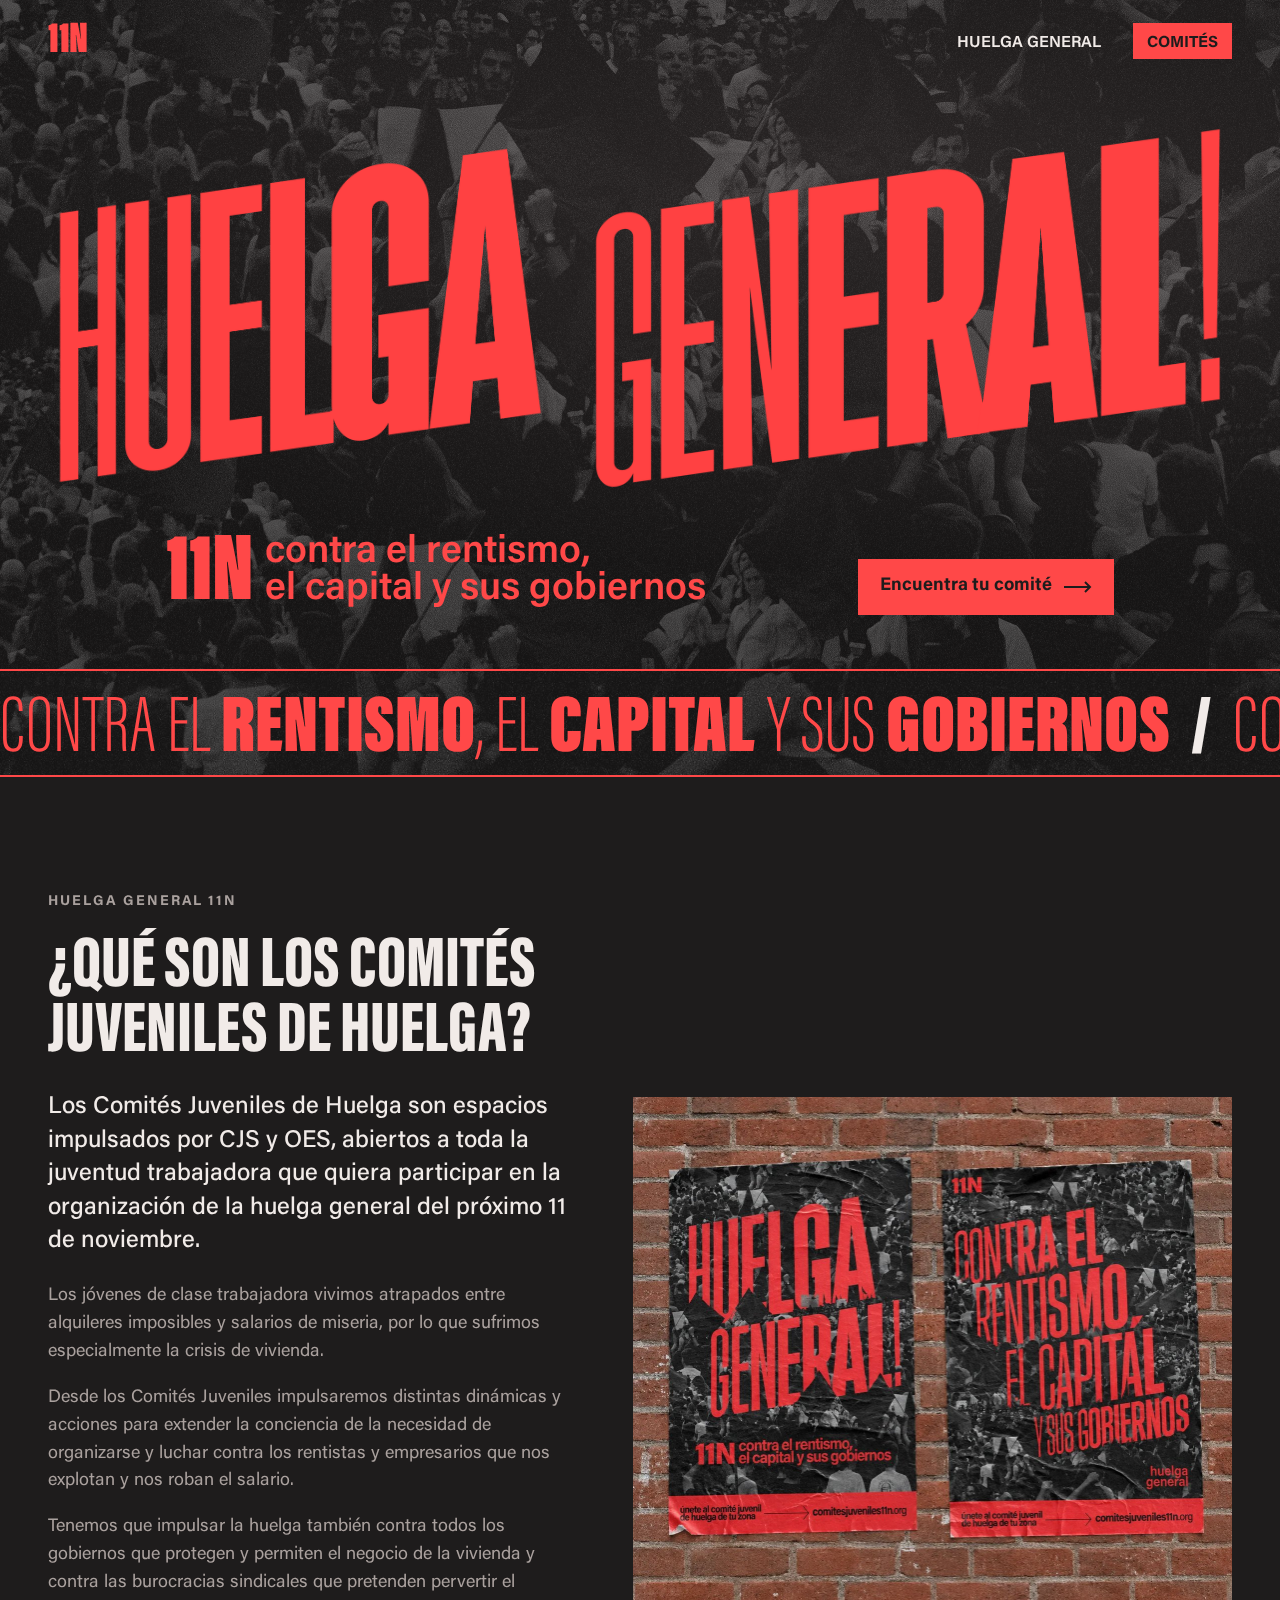
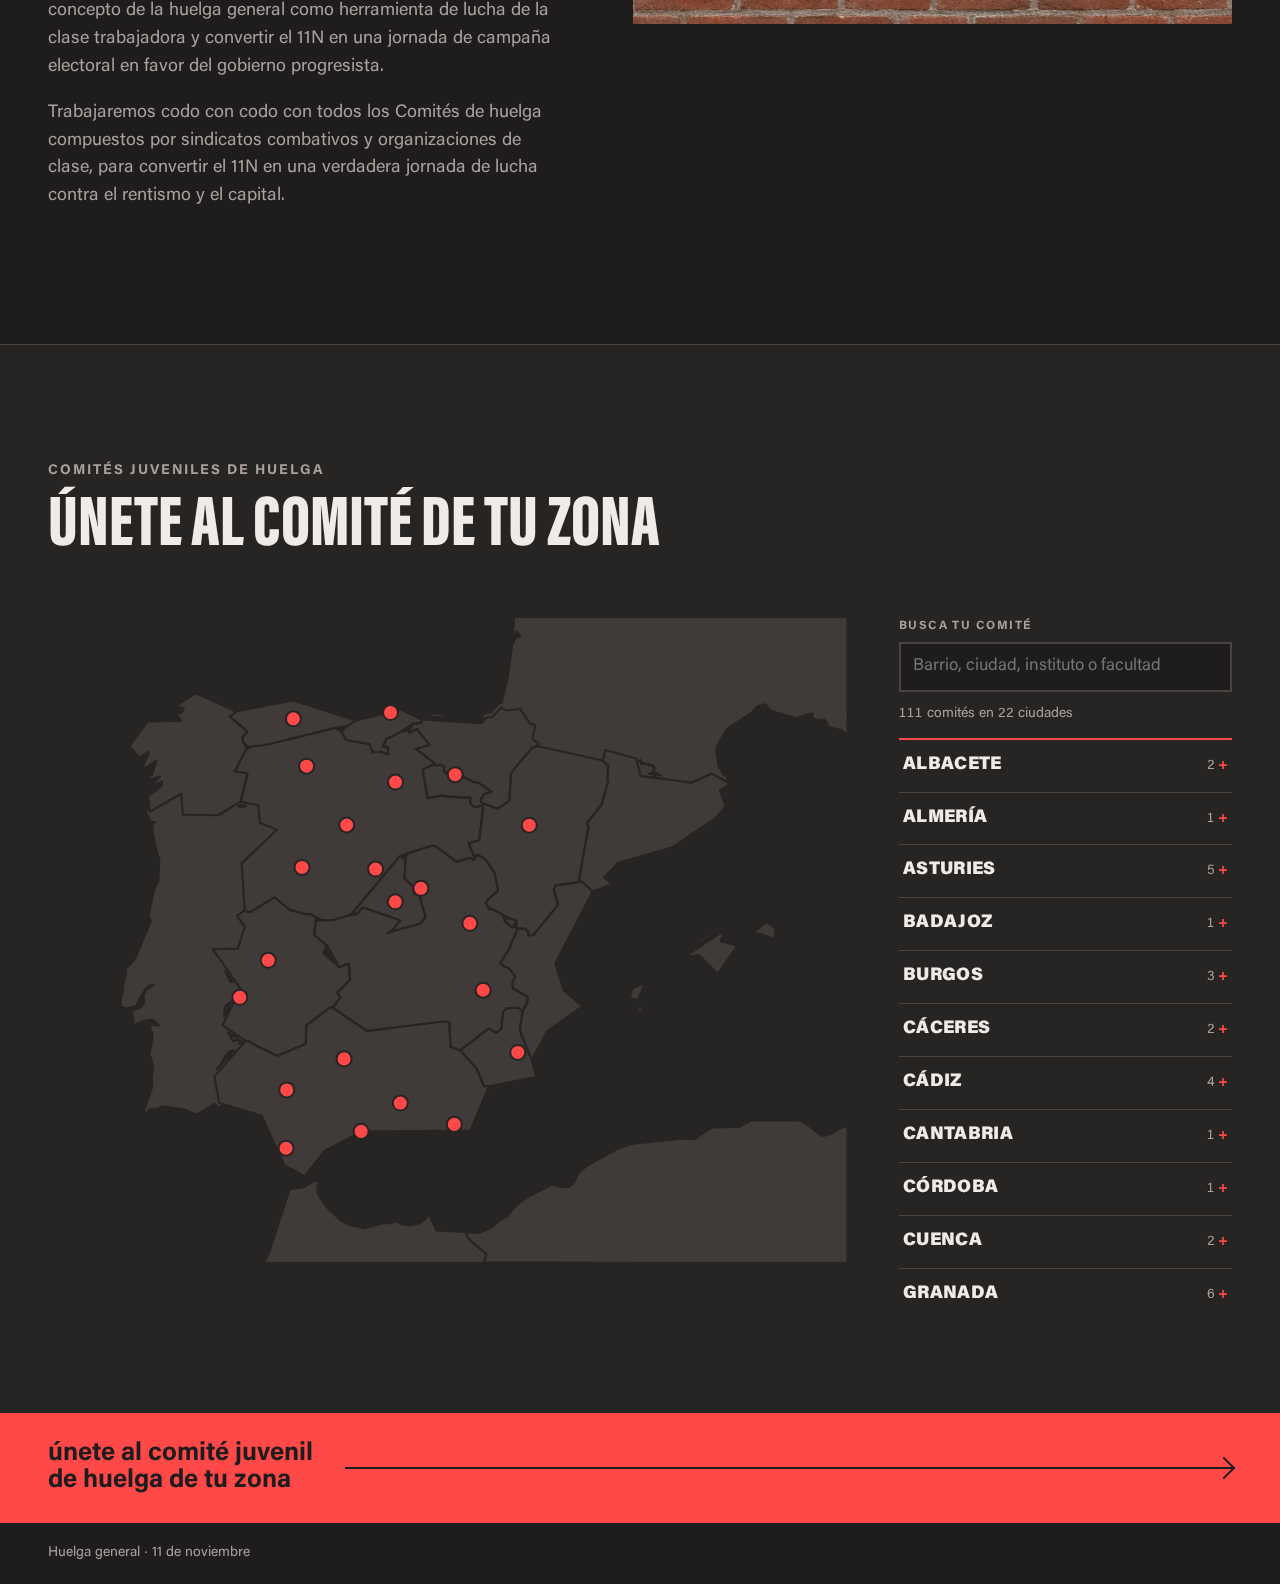
==== commit 60f015d2: "Lema junto al 11N como en los carteles contra el rentismo, el capital y sus gobiernos (en dos líneas" ====
--- a/index.html
+++ b/index.html
@@ -62,7 +62,7 @@
 .skip-link.screen-reader-text{border:0;clip-path:inset(50%);height:1px;margin:-1px;overflow:hidden;padding:0;position:absolute!important;width:1px;word-wrap:normal!important;word-break:normal!important}.skip-link.screen-reader-text:focus{background-color:#eee;clip-path:none;color:#444;display:block;font-size:1em;height:auto;left:5px;line-height:normal;padding:15px 23px 14px;text-decoration:none;top:5px;width:auto;z-index:100000}
 /*# sourceURL=/wp-includes/css/wp-block-template-skip-link.min.css */
 </style>
-<link rel='stylesheet' id='huelga11n-css' href='./wp-content/themes/huelga11n/assets/css/tema.css?ver=1791963675' media='all' />
+<link rel='stylesheet' id='huelga11n-css' href='./wp-content/themes/huelga11n/assets/css/tema.css?ver=1791975199' media='all' />
 </head>
 
 <body class="home wp-singular page-template-default page page-id-114 wp-embed-responsive wp-theme-huelga11n">
@@ -102,7 +102,7 @@
 
 
 
-<p class="lema__texto wp-block-paragraph">contra el rentismo<br>y el capital</p>
+<p class="lema__texto wp-block-paragraph">contra el rentismo,<br>el capital y sus gobiernos</p>
 </div>
 
 
--- a/wp-content/themes/huelga11n/assets/css/tema.css
+++ b/wp-content/themes/huelga11n/assets/css/tema.css
@@ -173,7 +173,8 @@
 .lema {
   display: flex; align-items: last baseline; gap: .3em; margin: 0;
   color: var(--rojo); font-weight: 600; font-stretch: 100%;
-  font-size: clamp(1.5rem, min(3vw, 4.5vh), 2.5rem); line-height: .95;
+  /* Mínimo 24 px, salvo en móviles estrechos (6,2vw): «el capital y sus gobiernos» cabe siempre en una línea */
+  font-size: clamp(min(1.5rem, 6.2vw), min(3vw, 4.5vh), 2.5rem); line-height: .95;
 }
 .lema > p { margin: 0; }
 /* «11N» en Acumin ExtraCondensed Black. Su altura de mayúscula (0,672em) iguala la del lema: desde lo alto
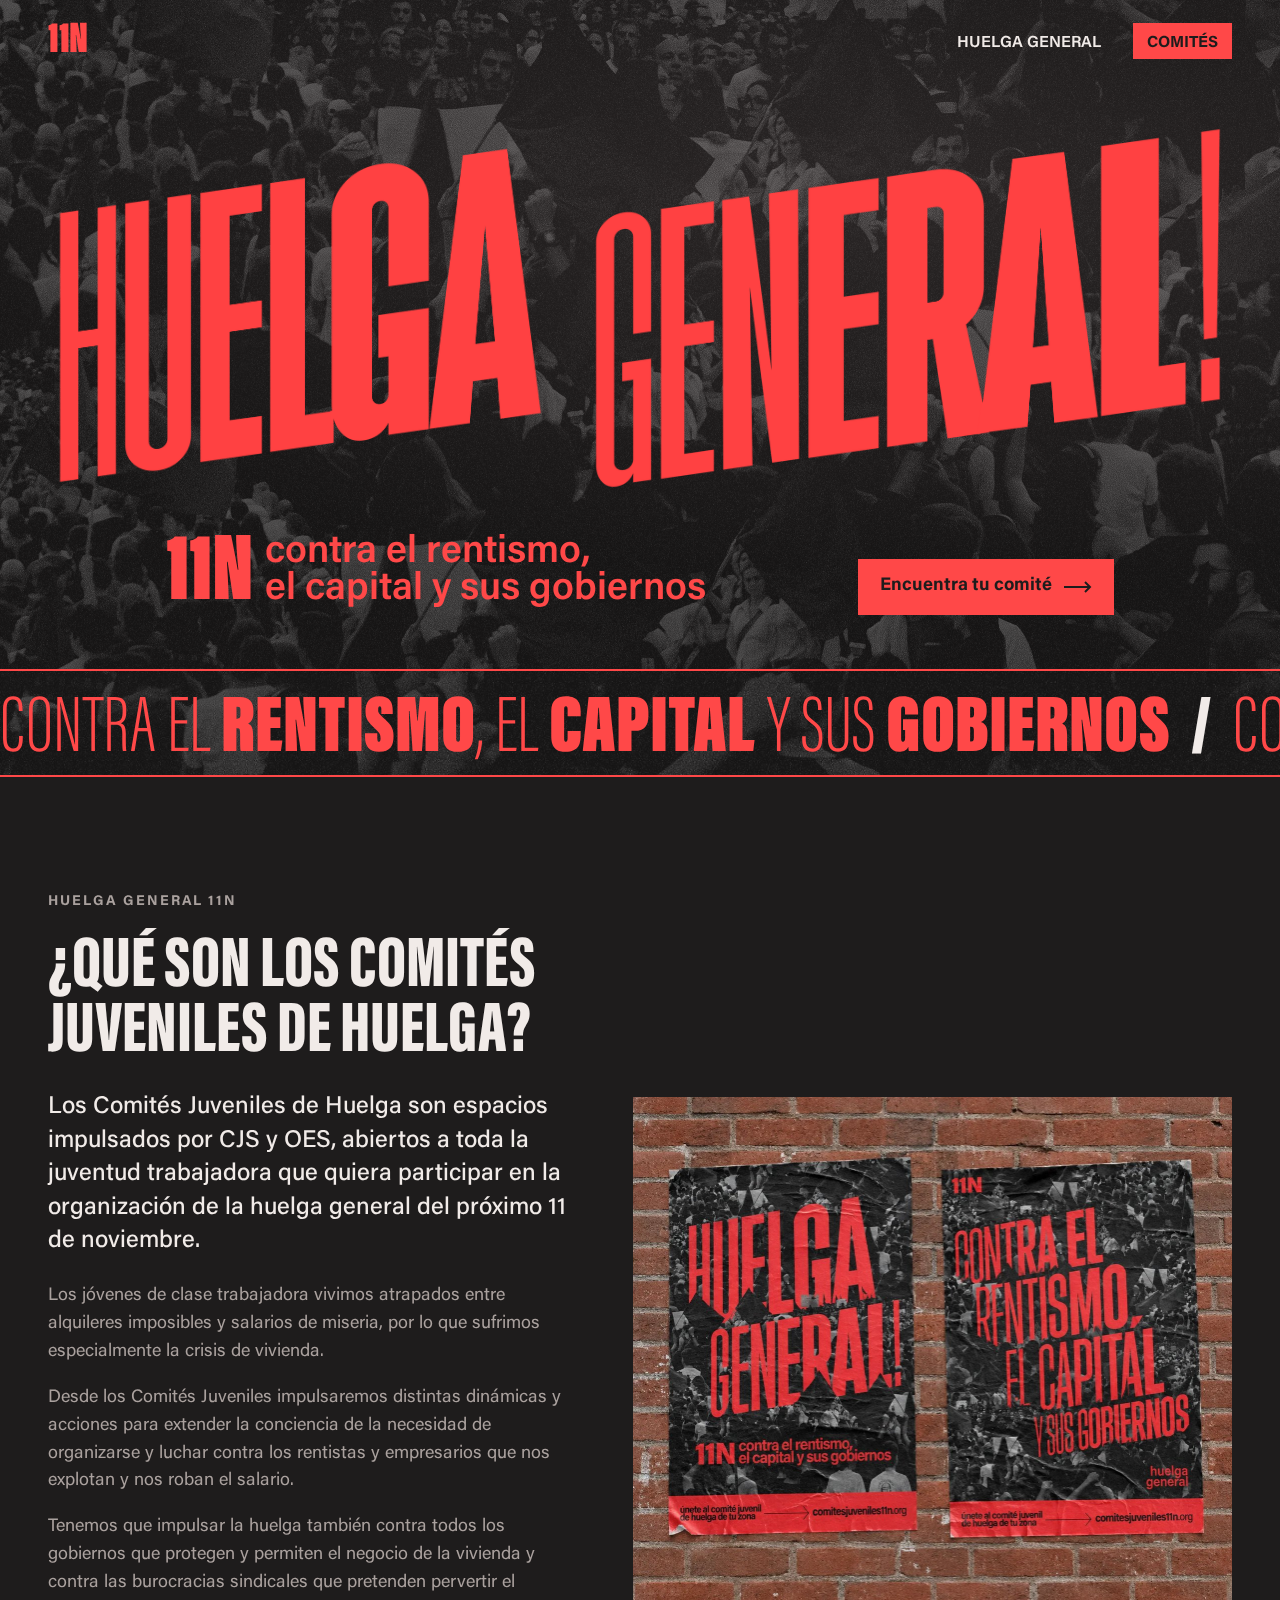
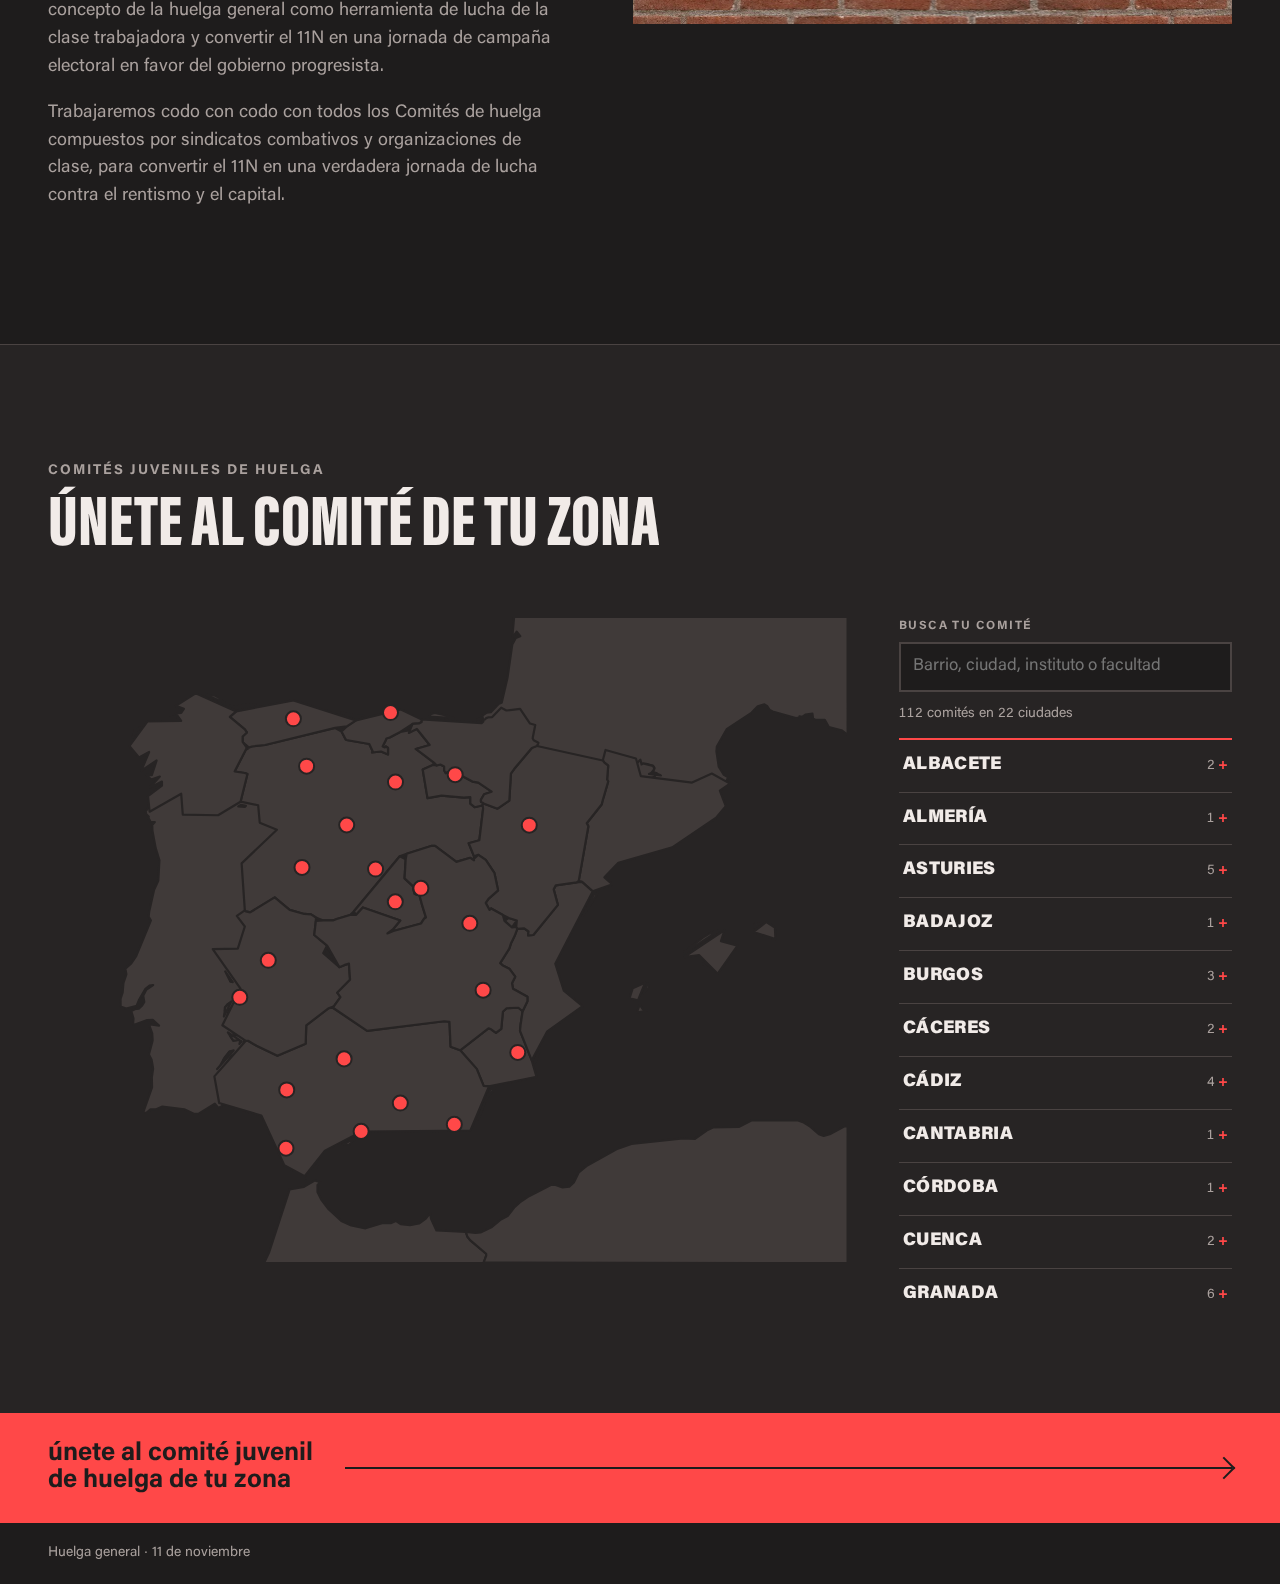
==== commit 4b5b8733: "Contactos actualizados (15/10) - Con correo: Los Ángeles (Almería), Sector Sur (Córdoba), Distrito N" ====
--- a/index.html
+++ b/index.html
@@ -246,7 +246,7 @@
 </div>
 <script id="huelga11n-titular-encajar-js" src="./wp-content/themes/huelga11n/blocks/titular/encajar.js?ver=1791905117"></script>
 <script id="huelga11n-mapa-js-before">
-const CIUDADES = [{"id":"albacete","nombre":"Albacete","ccaa":"castilla-la-mancha","ccaaNombre":"Castilla-La Mancha","lon":-1.8585,"lat":38.9943,"comites":[{"nombre":"Carretas","contacto":"@ajt_carretas"},{"nombre":"Franciscanos","contacto":"@ajt_franciscanos"}]},{"id":"almeria","nombre":"Almería","ccaa":"andalucia","ccaaNombre":"Andalucía","lon":-2.4637,"lat":36.834,"comites":[{"nombre":"Los Ángeles","contacto":""}]},{"id":"asturies","nombre":"Asturies","ccaa":"asturias","ccaaNombre":"Asturias","lon":-5.8448,"lat":43.3614,"comites":[{"nombre":"Avilés","contacto":"@ajt_aviles"},{"nombre":"Cuenques","contacto":"@ajt_cuenques"},{"nombre":"Uviéu","contacto":"@ajt_uvieu"},{"nombre":"Xixón","contacto":"@ajt_xixon"},{"nombre":"UniOvi","contacto":"@oes_asturies"}]},{"id":"badajoz","nombre":"Badajoz","ccaa":"extremadura","ccaaNombre":"Extremadura","lon":-6.9707,"lat":38.8794,"comites":[{"nombre":"Badajoz","contacto":"@ajt_badajoz"}]},{"id":"burgos","nombre":"Burgos","ccaa":"castilla-leon","ccaaNombre":"Castilla y León","lon":-3.6996,"lat":42.3439,"comites":[{"nombre":"Fuentecillas","contacto":"@ajt_fuentecillas"},{"nombre":"Gamonal","contacto":"@ajt_gamonal"},{"nombre":"UBU","contacto":"@oes_burgos"}]},{"id":"cantabria","nombre":"Cantabria","ccaa":"cantabria","ccaaNombre":"Cantabria","lon":-3.8044,"lat":43.4623,"comites":[{"nombre":"Santander","contacto":""}]},{"id":"cuenca","nombre":"Cuenca","ccaa":"castilla-la-mancha","ccaaNombre":"Castilla-La Mancha","lon":-2.1374,"lat":40.0704,"comites":[{"nombre":"Cuenca","contacto":"@ajt_cuenca"},{"nombre":"UCLM","contacto":"@oes_cuenca"}]},{"id":"caceres","nombre":"Cáceres","ccaa":"extremadura","ccaaNombre":"Extremadura","lon":-6.3724,"lat":39.4753,"comites":[{"nombre":"Cáceres","contacto":"@ajt_caceres"},{"nombre":"UEx","contacto":"@oes_caceres"}]},{"id":"cadiz","nombre":"Cádiz","ccaa":"andalucia","ccaaNombre":"Andalucía","lon":-6,"lat":36.45,"comites":[{"nombre":"Bahía de Algeciras","contacto":"@ajt_bahiaalgeciras"},{"nombre":"Bahía de Cádiz","contacto":""},{"nombre":"UCA Filosofía y Letras","contacto":"@oes_cadiz"},{"nombre":"UCA Puerto Real","contacto":"@oes_cadiz"}]},{"id":"cordoba","nombre":"Córdoba","ccaa":"andalucia","ccaaNombre":"Andalucía","lon":-4.7794,"lat":37.8882,"comites":[{"nombre":"Sector Sur","contacto":""}]},{"id":"granada","nombre":"Granada","ccaa":"andalucia","ccaaNombre":"Andalucía","lon":-3.5986,"lat":37.1773,"comites":[{"nombre":"Distrito Norte","contacto":""},{"nombre":"Chana","contacto":"@ajt_chana"},{"nombre":"Zaidín","contacto":"@ajt_zaidin"},{"nombre":"UGR Cartuja","contacto":"@oes_granada"},{"nombre":"UGR Fuentenueva","contacto":"@oes_granada"},{"nombre":"UGR Bellas Artes","contacto":"@oes_granada"}]},{"id":"guadalajara","nombre":"Guadalajara","ccaa":"castilla-la-mancha","ccaaNombre":"Castilla-La Mancha","lon":-3.1661,"lat":40.6328,"comites":[{"nombre":"Guadalajara","contacto":"@ajt_guadalajara"}]},{"id":"la-rioja","nombre":"La Rioja","ccaa":"la-rioja","ccaaNombre":"La Rioja","lon":-2.4456,"lat":42.4627,"comites":[{"nombre":"Logroño","contacto":"@ajt_logrono"},{"nombre":"ESDIR","contacto":"@oes_larioja"},{"nombre":"UR","contacto":"@oes_larioja"}]},{"id":"leon","nombre":"León","ccaa":"castilla-leon","ccaaNombre":"Castilla y León","lon":-5.5671,"lat":42.5987,"comites":[{"nombre":"León","contacto":""}]},{"id":"madrid","nombre":"Madrid","ccaa":"madrid","ccaaNombre":"Comunidad de Madrid","lon":-3.7038,"lat":40.4168,"comites":[{"nombre":"Alcalá de Henares","contacto":"@ajt_alcala"},{"nombre":"Alcorcón","contacto":"@ajt_alcorcon"},{"nombre":"Alco-Sanse","contacto":"@ajt_alcosanse"},{"nombre":"Aluche","contacto":"@ajt_aluche"},{"nombre":"Arganzuela","contacto":"@ajt_arganzuela"},{"nombre":"Barrio del Pilar","contacto":"@ajt_barriodelpilar"},{"nombre":"Carabanchel","contacto":"@ajt_carabanchel"},{"nombre":"Carabanchel Alto","contacto":"@ajt_carabanchel"},{"nombre":"Ciudad Lineal","contacto":"@ajt_ciudadlineal"},{"nombre":"Colmenar-Tres Cantos","contacto":"@ajt_colmenar_trescantos"},{"nombre":"Getafe Alhóndiga","contacto":"@ajt_getafe"},{"nombre":"Getafe Juan de la Cierva","contacto":"@ajt_getafe"},{"nombre":"Hortaleza","contacto":"@ajt_hortaleza"},{"nombre":"Latina","contacto":"@ajt_latina"},{"nombre":"La Elipa","contacto":"@ajt_laelipa"},{"nombre":"Lavapiés","contacto":"@ajt_lavapies"},{"nombre":"Leganés","contacto":"@ajt_leganes"},{"nombre":"Moratalaz","contacto":"@ajt_moratalaz"},{"nombre":"Móstoles","contacto":"@ajt_mostoles"},{"nombre":"Parla","contacto":"comitejuvenilparla@gmail.com"},{"nombre":"Pacífico","contacto":"@ajt_pacifico"},{"nombre":"Puente de Vallekas","contacto":"@ajt_vallekas"},{"nombre":"Rivas","contacto":"@ajt_rivas"},{"nombre":"Tetuán","contacto":"@ajt_tetuan"},{"nombre":"Torrejón","contacto":"@ajt_torrejon"},{"nombre":"Usera","contacto":"@ajt_usera"},{"nombre":"Villaverde","contacto":"@ajt_villaverde"},{"nombre":"Valdezarza","contacto":"@ajt_valdezarza"},{"nombre":"Villalba","contacto":"@ajt_villalba"},{"nombre":"Villa de Vallekas","contacto":"@ajt_vallekas"},{"nombre":"IES Ciudad de los Poetas","contacto":"@oes_madrid"},{"nombre":"IES Isaac Newton","contacto":"@oes_madrid"},{"nombre":"IES Lope de Vega","contacto":"@oes_madrid"},{"nombre":"IES Príncipe Felipe","contacto":"@oes_madrid"},{"nombre":"UAH","contacto":"@oes_madrid"},{"nombre":"UAM Cantoblanco","contacto":"@oes_uamcantoblanco"},{"nombre":"UC3M Getafe","contacto":"@oes_uc3mgetafe"},{"nombre":"UC3M Leganés","contacto":"@oes_uc3mgetafe"},{"nombre":"UCM Historia","contacto":"@oes_ucmhistoria"},{"nombre":"UCM Filosofía","contacto":"@oes_ucmfilo"},{"nombre":"UCM Somosaguas","contacto":"@oes_ucmsomosaguas"},{"nombre":"UPM Ciudad Universitaria","contacto":"@oes_madrid"},{"nombre":"UPM Vallekas","contacto":"@oes_madrid"},{"nombre":"URJC Fuenlabrada","contacto":"@oes_urjcfuenlabrada"}]},{"id":"malaga","nombre":"Málaga","ccaa":"andalucia","ccaaNombre":"Andalucía","lon":-4.4214,"lat":36.7213,"comites":[{"nombre":"Carretera de Cádiz","contacto":"@ajt_carretera_de_cadiz_malaga"},{"nombre":"El Palo","contacto":"@ajt_elpalo"},{"nombre":"Distrito Centro","contacto":"comitecentromalaga@proton.me"},{"nombre":"UMA Teatinos","contacto":"@oes_malaga"},{"nombre":"UMA El Ejido","contacto":"@oes_malaga"}]},{"id":"murcia","nombre":"Región de Murcia","ccaa":"murcia","ccaaNombre":"Región de Murcia","lon":-1.1307,"lat":37.9922,"comites":[{"nombre":"Cartagena","contacto":"@ajt_cartagena"},{"nombre":"Ronda Norte","contacto":"@ajt_rondanorte"},{"nombre":"El Carmen","contacto":"@ajt_elcarmen"},{"nombre":"Molina de Segura","contacto":"@ajt.molinadesegura"},{"nombre":"UMU Espinardo","contacto":"@oes_murcia"},{"nombre":"UMU Merced","contacto":"@oes_murcia"}]},{"id":"salamanca","nombre":"Salamanca","ccaa":"castilla-leon","ccaaNombre":"Castilla y León","lon":-5.6635,"lat":40.9701,"comites":[{"nombre":"Oeste","contacto":"@ajt_oestesalamanca"},{"nombre":"USAL","contacto":"@oes_salamanca"}]},{"id":"segovia","nombre":"Segovia","ccaa":"castilla-leon","ccaaNombre":"Castilla y León","lon":-4.1184,"lat":40.9429,"comites":[{"nombre":"Segovia","contacto":"@ajt_segovia"}]},{"id":"sevilla","nombre":"Sevilla","ccaa":"andalucia","ccaaNombre":"Andalucía","lon":-5.9845,"lat":37.3891,"comites":[{"nombre":"Mairena del Aljarafe","contacto":"@ajt_aljarafe"},{"nombre":"San Juan de Aznalfarache","contacto":"@ajt_aljarafe"},{"nombre":"Cerro-Sur","contacto":"@ajt_cerrosur"},{"nombre":"Macarena","contacto":"@ajt_macarena"},{"nombre":"San Pablo","contacto":"@ajt_sanpablo"},{"nombre":"Sevilla Norte","contacto":"@ajt_sevillanorte"},{"nombre":"UPO","contacto":"@oes_sevilla"},{"nombre":"US Cartuja","contacto":"@oes_sevilla"},{"nombre":"US Rectorado","contacto":"@oes_sevilla"},{"nombre":"US Ramón y Cajal","contacto":"@oes_sevilla"},{"nombre":"US Reina Mercedes","contacto":"@oes_sevilla"}]},{"id":"valladolid","nombre":"Valladolid","ccaa":"castilla-leon","ccaaNombre":"Castilla y León","lon":-4.7245,"lat":41.6523,"comites":[{"nombre":"Delicias","contacto":"@ajt_delicias_valladolid"},{"nombre":"Rondilla","contacto":"@ajt_rondilla"},{"nombre":"UVa","contacto":"@oes_valladolid"}]},{"id":"zaragoza","nombre":"Zaragoza","ccaa":"aragon","ccaaNombre":"Aragón","lon":-0.8891,"lat":41.6488,"comites":[{"nombre":"Casco Histórico","contacto":"@ajt_cascohistoricozgz"},{"nombre":"Delicias","contacto":"@ajt_deliciaszgz"},{"nombre":"Margen Izquierda","contacto":"@ajt_margenizquierda"},{"nombre":"UNIZAR Ciencias","contacto":"@oes_zaragoza"},{"nombre":"UNIZAR Ingeniería","contacto":"@oes_zaragoza"},{"nombre":"UNIZAR Letras","contacto":"@oes_zaragoza"}]}];
+const CIUDADES = [{"id":"albacete","nombre":"Albacete","ccaa":"castilla-la-mancha","ccaaNombre":"Castilla-La Mancha","lon":-1.8585,"lat":38.9943,"comites":[{"nombre":"Carretas","contacto":"@ajt_carretas"},{"nombre":"Franciscanos","contacto":"@ajt_franciscanos"}]},{"id":"almeria","nombre":"Almería","ccaa":"andalucia","ccaaNombre":"Andalucía","lon":-2.4637,"lat":36.834,"comites":[{"nombre":"Los Ángeles","contacto":"comitejuvenillosangeles@gmail.com"}]},{"id":"asturies","nombre":"Asturies","ccaa":"asturias","ccaaNombre":"Asturias","lon":-5.8448,"lat":43.3614,"comites":[{"nombre":"Avilés","contacto":"@ajt_aviles"},{"nombre":"Cuenques","contacto":"@ajt_cuenques"},{"nombre":"Uviéu","contacto":"@ajt_uvieu"},{"nombre":"Xixón","contacto":"@ajt_xixon"},{"nombre":"UniOvi","contacto":"@oes_asturies"}]},{"id":"badajoz","nombre":"Badajoz","ccaa":"extremadura","ccaaNombre":"Extremadura","lon":-6.9707,"lat":38.8794,"comites":[{"nombre":"Badajoz","contacto":"@ajt_badajoz"}]},{"id":"burgos","nombre":"Burgos","ccaa":"castilla-leon","ccaaNombre":"Castilla y León","lon":-3.6996,"lat":42.3439,"comites":[{"nombre":"Fuentecillas","contacto":"@ajt_fuentecillas"},{"nombre":"Gamonal","contacto":"@ajt_gamonal"},{"nombre":"UBU","contacto":"@oes_burgos"}]},{"id":"cantabria","nombre":"Cantabria","ccaa":"cantabria","ccaaNombre":"Cantabria","lon":-3.8044,"lat":43.4623,"comites":[{"nombre":"Santander","contacto":""}]},{"id":"cuenca","nombre":"Cuenca","ccaa":"castilla-la-mancha","ccaaNombre":"Castilla-La Mancha","lon":-2.1374,"lat":40.0704,"comites":[{"nombre":"Cuenca","contacto":"@ajt_cuenca"},{"nombre":"UCLM","contacto":"@oes_cuenca"}]},{"id":"caceres","nombre":"Cáceres","ccaa":"extremadura","ccaaNombre":"Extremadura","lon":-6.3724,"lat":39.4753,"comites":[{"nombre":"Cáceres","contacto":"@ajt_caceres"},{"nombre":"UEx","contacto":"@oes_caceres"}]},{"id":"cadiz","nombre":"Cádiz","ccaa":"andalucia","ccaaNombre":"Andalucía","lon":-6,"lat":36.45,"comites":[{"nombre":"Bahía de Algeciras","contacto":"@ajt_bahiaalgeciras"},{"nombre":"Bahía de Cádiz","contacto":""},{"nombre":"UCA Filosofía y Letras","contacto":"@oes_cadiz"},{"nombre":"UCA Puerto Real","contacto":"@oes_cadiz"}]},{"id":"cordoba","nombre":"Córdoba","ccaa":"andalucia","ccaaNombre":"Andalucía","lon":-4.7794,"lat":37.8882,"comites":[{"nombre":"Sector Sur","contacto":"comitejuvenilsectorsur@gmail.com"}]},{"id":"granada","nombre":"Granada","ccaa":"andalucia","ccaaNombre":"Andalucía","lon":-3.5986,"lat":37.1773,"comites":[{"nombre":"Distrito Norte","contacto":"comitejuvenilgranadanorte@gmail.com"},{"nombre":"Chana","contacto":"@ajt_chana"},{"nombre":"Zaidín","contacto":"@ajt_zaidin"},{"nombre":"UGR Cartuja","contacto":"@oes_granada"},{"nombre":"UGR Fuentenueva","contacto":"@oes_granada"},{"nombre":"UGR Bellas Artes","contacto":"@oes_granada"}]},{"id":"guadalajara","nombre":"Guadalajara","ccaa":"castilla-la-mancha","ccaaNombre":"Castilla-La Mancha","lon":-3.1661,"lat":40.6328,"comites":[{"nombre":"Guadalajara","contacto":"@ajt_guadalajara"}]},{"id":"la-rioja","nombre":"La Rioja","ccaa":"la-rioja","ccaaNombre":"La Rioja","lon":-2.4456,"lat":42.4627,"comites":[{"nombre":"Logroño","contacto":"@ajt_logrono"},{"nombre":"ESDIR","contacto":"@oes_larioja"},{"nombre":"UR","contacto":"@oes_larioja"}]},{"id":"leon","nombre":"León","ccaa":"castilla-leon","ccaaNombre":"Castilla y León","lon":-5.5671,"lat":42.5987,"comites":[{"nombre":"León","contacto":""}]},{"id":"madrid","nombre":"Madrid","ccaa":"madrid","ccaaNombre":"Comunidad de Madrid","lon":-3.7038,"lat":40.4168,"comites":[{"nombre":"Alcalá de Henares","contacto":"@ajt_alcala"},{"nombre":"Alcorcón","contacto":"@ajt_alcorcon"},{"nombre":"Alco-Sanse","contacto":"@ajt_alcosanse"},{"nombre":"Aluche","contacto":"@ajt_aluche"},{"nombre":"Arganzuela","contacto":"@ajt_arganzuela"},{"nombre":"Barrio del Pilar","contacto":"@ajt_barriodelpilar"},{"nombre":"Carabanchel","contacto":"@ajt_carabanchel"},{"nombre":"Carabanchel Alto","contacto":"@ajt_carabanchel"},{"nombre":"Chamberí","contacto":"@ajt_chamberi"},{"nombre":"Ciudad Lineal","contacto":"@ajt_ciudadlineal"},{"nombre":"Colmenar-Tres Cantos","contacto":"@ajt_colmenar_trescantos"},{"nombre":"Getafe Alhóndiga","contacto":"@ajt_getafe"},{"nombre":"Getafe Juan de la Cierva","contacto":"@ajt_getafe"},{"nombre":"Hortaleza","contacto":"@ajt_hortaleza"},{"nombre":"Latina","contacto":"@ajt_latina"},{"nombre":"La Elipa","contacto":"@ajt_laelipa"},{"nombre":"Lavapiés","contacto":"@ajt_lavapies"},{"nombre":"Leganés","contacto":"@ajt_leganes"},{"nombre":"Moratalaz","contacto":"@ajt_moratalaz"},{"nombre":"Móstoles","contacto":"@ajt_mostoles"},{"nombre":"Parla","contacto":"comitejuvenilparla@gmail.com"},{"nombre":"Pacífico","contacto":"@ajt_pacifico"},{"nombre":"Puente de Vallekas","contacto":"@ajt_vallekas"},{"nombre":"Rivas","contacto":"@ajt_rivas"},{"nombre":"Tetuán","contacto":"@ajt_tetuan"},{"nombre":"Torrejón","contacto":"@ajt_torrejon"},{"nombre":"Usera","contacto":"@ajt_usera"},{"nombre":"Villaverde","contacto":"@ajt_villaverde"},{"nombre":"Valdezarza","contacto":"@ajt_valdezarza"},{"nombre":"Villalba","contacto":"@ajt_villalba"},{"nombre":"Villa de Vallekas","contacto":"@ajt_vallekas"},{"nombre":"IES Ciudad de los Poetas","contacto":"@oes_madrid"},{"nombre":"IES Isaac Newton","contacto":"@oes_madrid"},{"nombre":"IES Lope de Vega","contacto":"@oes_madrid"},{"nombre":"IES Príncipe Felipe","contacto":"@oes_madrid"},{"nombre":"UAH","contacto":"@oes_madrid"},{"nombre":"UAM Cantoblanco","contacto":"@oes_uamcantoblanco"},{"nombre":"UC3M Getafe","contacto":"@oes_uc3mgetafe"},{"nombre":"UC3M Leganés","contacto":"@oes_uc3mgetafe"},{"nombre":"UCM Historia","contacto":"@oes_ucmhistoria"},{"nombre":"UCM Filosofía","contacto":"@oes_ucmfilo"},{"nombre":"UCM Somosaguas","contacto":"@oes_ucmsomosaguas"},{"nombre":"UPM Ciudad Universitaria","contacto":"@oes_madrid"},{"nombre":"UPM Vallekas","contacto":"@oes_madrid"},{"nombre":"URJC Fuenlabrada","contacto":"@oes_urjcfuenlabrada"}]},{"id":"malaga","nombre":"Málaga","ccaa":"andalucia","ccaaNombre":"Andalucía","lon":-4.4214,"lat":36.7213,"comites":[{"nombre":"Carretera de Cádiz","contacto":"@ajt_carretera_de_cadiz_malaga"},{"nombre":"El Palo","contacto":"@ajt_elpalo"},{"nombre":"Distrito Centro","contacto":"comitecentromalaga@proton.me"},{"nombre":"UMA Teatinos","contacto":"@oes_malaga"},{"nombre":"UMA El Ejido","contacto":"@oes_malaga"}]},{"id":"murcia","nombre":"Región de Murcia","ccaa":"murcia","ccaaNombre":"Región de Murcia","lon":-1.1307,"lat":37.9922,"comites":[{"nombre":"Cartagena","contacto":"@ajt_cartagena"},{"nombre":"Ronda Norte","contacto":"@ajt_rondanorte"},{"nombre":"El Carmen","contacto":"@ajt_elcarmen"},{"nombre":"Molina de Segura","contacto":"@ajt.molinadesegura"},{"nombre":"UMU Espinardo","contacto":"@oes_murcia"},{"nombre":"UMU Merced","contacto":"@oes_murcia"}]},{"id":"salamanca","nombre":"Salamanca","ccaa":"castilla-leon","ccaaNombre":"Castilla y León","lon":-5.6635,"lat":40.9701,"comites":[{"nombre":"Oeste","contacto":"@ajt_oestesalamanca"},{"nombre":"USAL","contacto":"@oes_salamanca"}]},{"id":"segovia","nombre":"Segovia","ccaa":"castilla-leon","ccaaNombre":"Castilla y León","lon":-4.1184,"lat":40.9429,"comites":[{"nombre":"Segovia","contacto":"@ajt_segovia"}]},{"id":"sevilla","nombre":"Sevilla","ccaa":"andalucia","ccaaNombre":"Andalucía","lon":-5.9845,"lat":37.3891,"comites":[{"nombre":"Mairena del Aljarafe","contacto":"@ajt_aljarafe"},{"nombre":"San Juan de Aznalfarache","contacto":"@ajt_aljarafe"},{"nombre":"Cerro-Amate\/Distrito Sur","contacto":"@ajt_cerrosur"},{"nombre":"Macarena","contacto":"@ajt_macarena"},{"nombre":"San Pablo\/Santa Justa","contacto":"@ajt_sanpablo"},{"nombre":"Pino Montano\/San Jerónimo","contacto":"@ajt_sevillanorte"},{"nombre":"UPO","contacto":"@oes_sevilla"},{"nombre":"US Cartuja","contacto":"@oes_sevilla"},{"nombre":"US Rectorado","contacto":"@oes_sevilla"},{"nombre":"US Ramón y Cajal","contacto":"@oes_sevilla"},{"nombre":"US Reina Mercedes","contacto":"@oes_sevilla"}]},{"id":"valladolid","nombre":"Valladolid","ccaa":"castilla-leon","ccaaNombre":"Castilla y León","lon":-4.7245,"lat":41.6523,"comites":[{"nombre":"Delicias","contacto":"@ajt_delicias_valladolid"},{"nombre":"Rondilla","contacto":"@ajt_rondilla"},{"nombre":"UVa","contacto":"@oes_valladolid"}]},{"id":"zaragoza","nombre":"Zaragoza","ccaa":"aragon","ccaaNombre":"Aragón","lon":-0.8891,"lat":41.6488,"comites":[{"nombre":"Casco Histórico","contacto":"@ajt_cascohistoricozgz"},{"nombre":"Delicias","contacto":"@ajt_deliciaszgz"},{"nombre":"Margen Izquierda","contacto":"@ajt_margenizquierda"},{"nombre":"UNIZAR Ciencias","contacto":"@oes_zaragoza"},{"nombre":"UNIZAR Ingeniería","contacto":"@oes_zaragoza"},{"nombre":"UNIZAR Letras","contacto":"@oes_zaragoza"}]}];
 //# sourceURL=huelga11n-mapa-js-before
 </script>
 <script id="huelga11n-mapa-js" src="./wp-content/themes/huelga11n/blocks/mapa/view.js?ver=1791825230"></script>
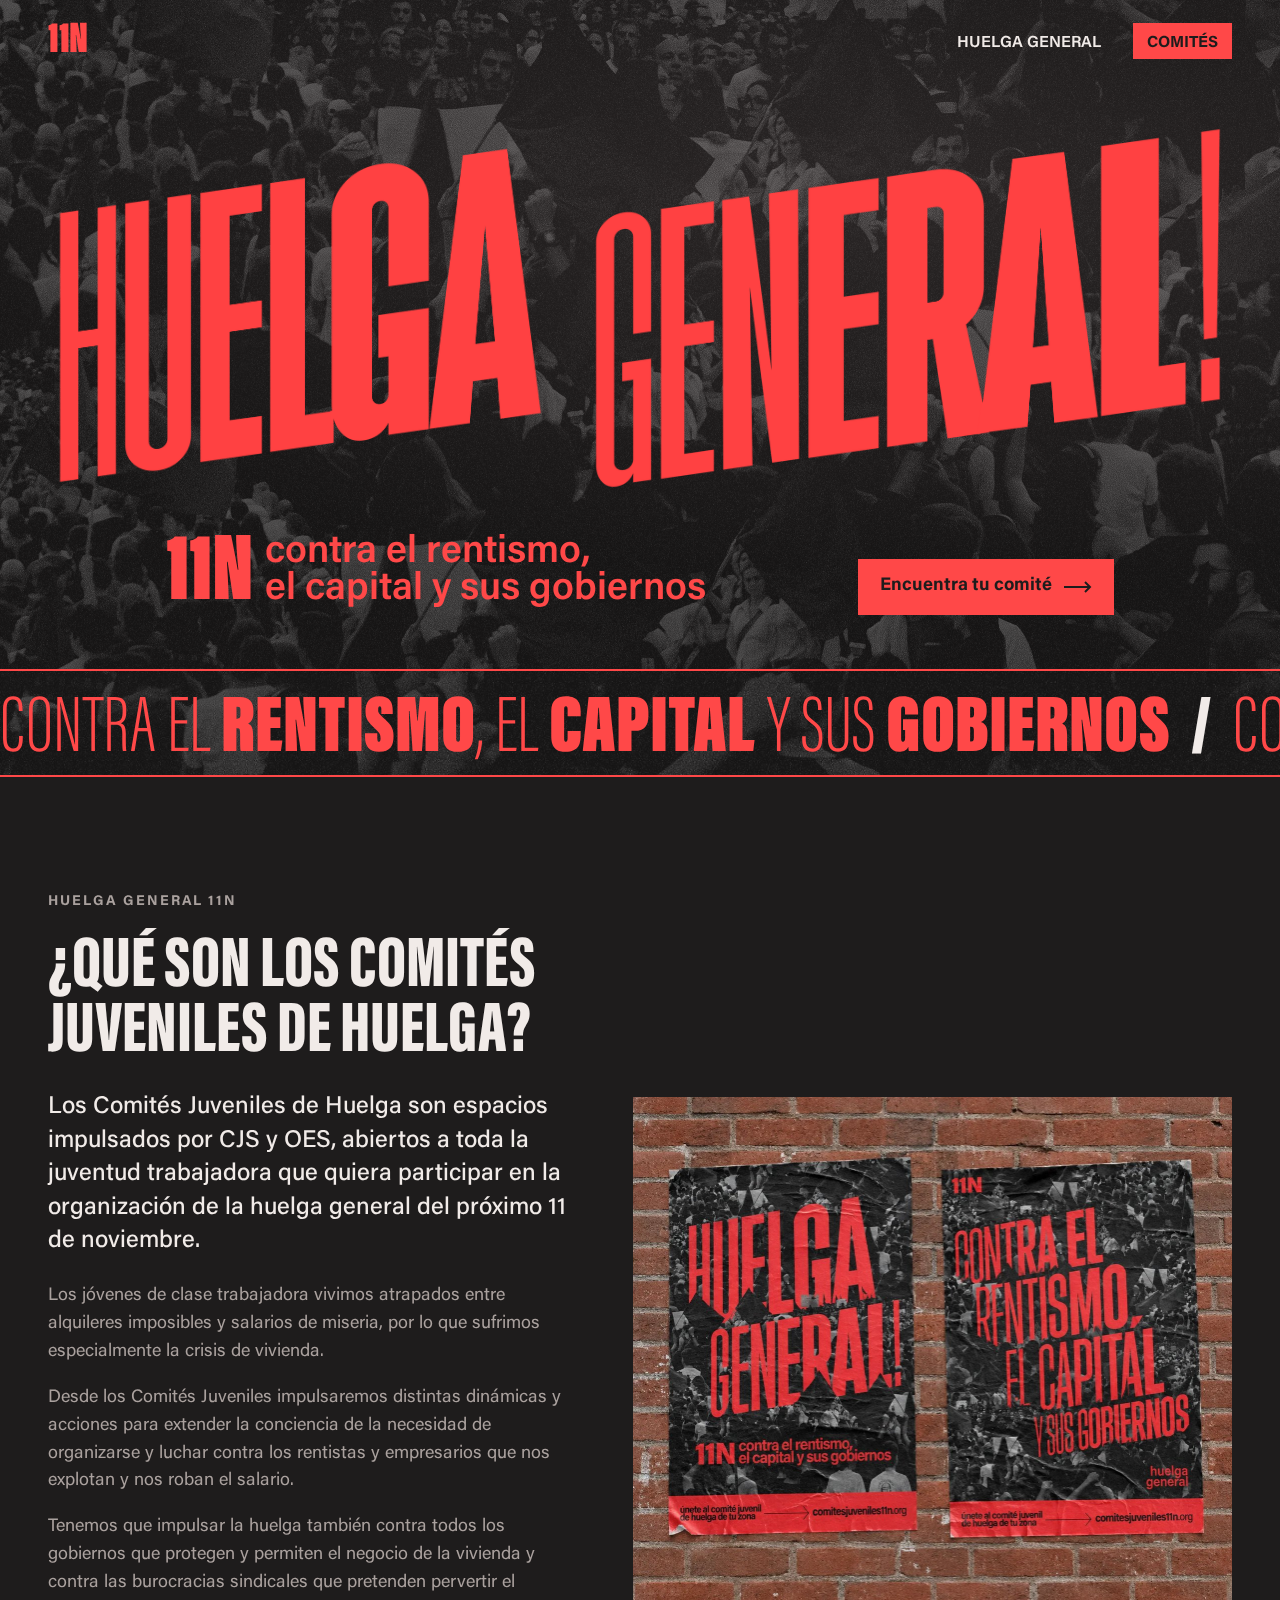
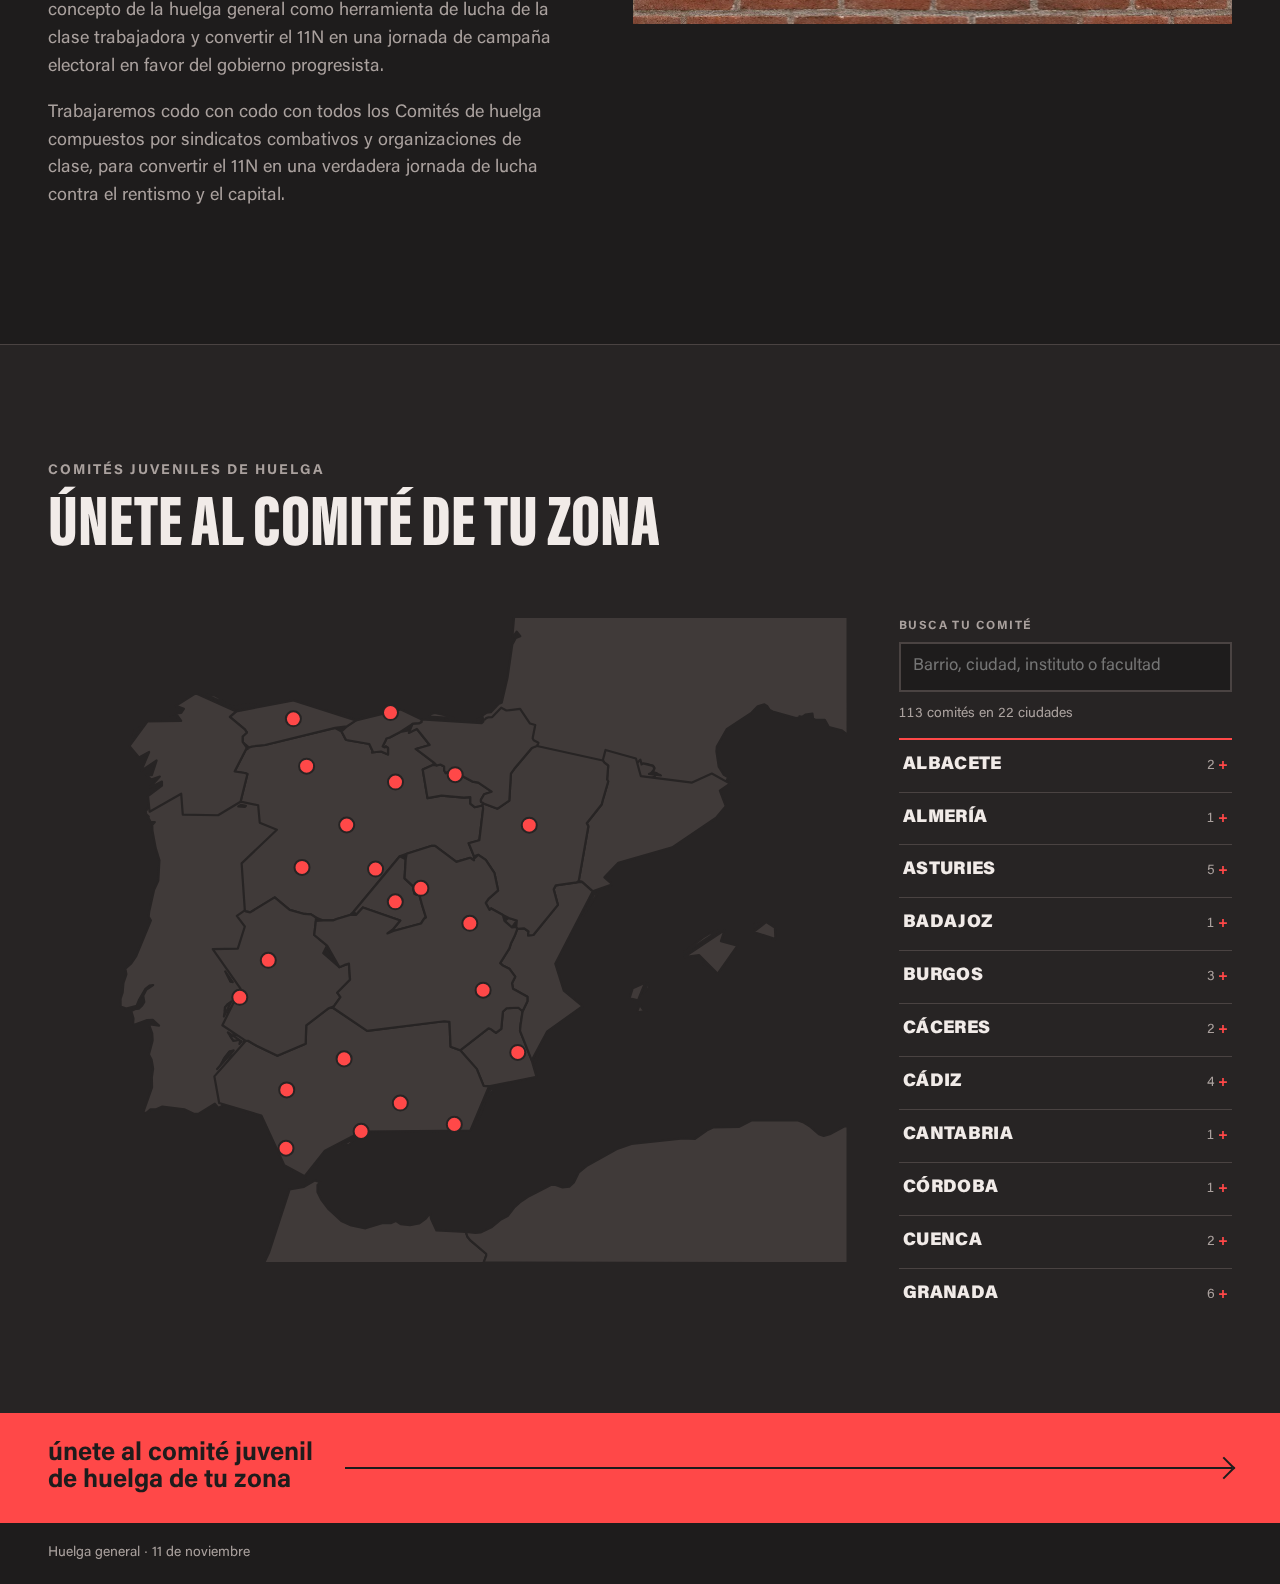
==== commit 343fc0bc: "Contactos: León, Rivas y nuevo comité Torrero (Zaragoza)" ====
--- a/index.html
+++ b/index.html
@@ -50,7 +50,7 @@
 /*# sourceURL=/wp-includes/css/dist/block-library/common.min.css */
 </style>
 <style id="huelga11n-fuente-inline-css">
-@font-face{font-family:"Acumin";src:url("./wp-content/themes/huelga11n/assets/fonts/acumin.woff2") format("woff2");font-weight:100 900;font-stretch:50% 115%;font-style:normal;font-display:swap;}
+@font-face{font-family:"Acumin";src:url("./wp-content/themes/huelga11n/assets/fonts/acumin.woff2") format("woff2");font-weight:100 900;font-stretch:50% 115%;font-style:normal;font-display:swap;ascent-override:73.5%;descent-override:26.5%;line-gap-override:20%;}
 /*# sourceURL=huelga11n-fuente-inline-css */
 </style>
 <style id="global-styles-inline-css">
@@ -62,7 +62,7 @@
 .skip-link.screen-reader-text{border:0;clip-path:inset(50%);height:1px;margin:-1px;overflow:hidden;padding:0;position:absolute!important;width:1px;word-wrap:normal!important;word-break:normal!important}.skip-link.screen-reader-text:focus{background-color:#eee;clip-path:none;color:#444;display:block;font-size:1em;height:auto;left:5px;line-height:normal;padding:15px 23px 14px;text-decoration:none;top:5px;width:auto;z-index:100000}
 /*# sourceURL=/wp-includes/css/wp-block-template-skip-link.min.css */
 </style>
-<link rel='stylesheet' id='huelga11n-css' href='./wp-content/themes/huelga11n/assets/css/tema.css?ver=1791975199' media='all' />
+<link rel='stylesheet' id='huelga11n-css' href='./wp-content/themes/huelga11n/assets/css/tema.css?ver=1792075675' media='all' />
 </head>
 
 <body class="home wp-singular page-template-default page page-id-114 wp-embed-responsive wp-theme-huelga11n">
@@ -194,6 +194,8 @@
 
 			<p class="ficha__nombre"></p> 
+			<p class="ficha__contactos" hidden></p>+
 			<ul class="ficha__lista"></ul> 
 		</div>@@ -246,10 +248,10 @@
 </div>
 <script id="huelga11n-titular-encajar-js" src="./wp-content/themes/huelga11n/blocks/titular/encajar.js?ver=1791905117"></script>
 <script id="huelga11n-mapa-js-before">
-const CIUDADES = [{"id":"albacete","nombre":"Albacete","ccaa":"castilla-la-mancha","ccaaNombre":"Castilla-La Mancha","lon":-1.8585,"lat":38.9943,"comites":[{"nombre":"Carretas","contacto":"@ajt_carretas"},{"nombre":"Franciscanos","contacto":"@ajt_franciscanos"}]},{"id":"almeria","nombre":"Almería","ccaa":"andalucia","ccaaNombre":"Andalucía","lon":-2.4637,"lat":36.834,"comites":[{"nombre":"Los Ángeles","contacto":"comitejuvenillosangeles@gmail.com"}]},{"id":"asturies","nombre":"Asturies","ccaa":"asturias","ccaaNombre":"Asturias","lon":-5.8448,"lat":43.3614,"comites":[{"nombre":"Avilés","contacto":"@ajt_aviles"},{"nombre":"Cuenques","contacto":"@ajt_cuenques"},{"nombre":"Uviéu","contacto":"@ajt_uvieu"},{"nombre":"Xixón","contacto":"@ajt_xixon"},{"nombre":"UniOvi","contacto":"@oes_asturies"}]},{"id":"badajoz","nombre":"Badajoz","ccaa":"extremadura","ccaaNombre":"Extremadura","lon":-6.9707,"lat":38.8794,"comites":[{"nombre":"Badajoz","contacto":"@ajt_badajoz"}]},{"id":"burgos","nombre":"Burgos","ccaa":"castilla-leon","ccaaNombre":"Castilla y León","lon":-3.6996,"lat":42.3439,"comites":[{"nombre":"Fuentecillas","contacto":"@ajt_fuentecillas"},{"nombre":"Gamonal","contacto":"@ajt_gamonal"},{"nombre":"UBU","contacto":"@oes_burgos"}]},{"id":"cantabria","nombre":"Cantabria","ccaa":"cantabria","ccaaNombre":"Cantabria","lon":-3.8044,"lat":43.4623,"comites":[{"nombre":"Santander","contacto":""}]},{"id":"cuenca","nombre":"Cuenca","ccaa":"castilla-la-mancha","ccaaNombre":"Castilla-La Mancha","lon":-2.1374,"lat":40.0704,"comites":[{"nombre":"Cuenca","contacto":"@ajt_cuenca"},{"nombre":"UCLM","contacto":"@oes_cuenca"}]},{"id":"caceres","nombre":"Cáceres","ccaa":"extremadura","ccaaNombre":"Extremadura","lon":-6.3724,"lat":39.4753,"comites":[{"nombre":"Cáceres","contacto":"@ajt_caceres"},{"nombre":"UEx","contacto":"@oes_caceres"}]},{"id":"cadiz","nombre":"Cádiz","ccaa":"andalucia","ccaaNombre":"Andalucía","lon":-6,"lat":36.45,"comites":[{"nombre":"Bahía de Algeciras","contacto":"@ajt_bahiaalgeciras"},{"nombre":"Bahía de Cádiz","contacto":""},{"nombre":"UCA Filosofía y Letras","contacto":"@oes_cadiz"},{"nombre":"UCA Puerto Real","contacto":"@oes_cadiz"}]},{"id":"cordoba","nombre":"Córdoba","ccaa":"andalucia","ccaaNombre":"Andalucía","lon":-4.7794,"lat":37.8882,"comites":[{"nombre":"Sector Sur","contacto":"comitejuvenilsectorsur@gmail.com"}]},{"id":"granada","nombre":"Granada","ccaa":"andalucia","ccaaNombre":"Andalucía","lon":-3.5986,"lat":37.1773,"comites":[{"nombre":"Distrito Norte","contacto":"comitejuvenilgranadanorte@gmail.com"},{"nombre":"Chana","contacto":"@ajt_chana"},{"nombre":"Zaidín","contacto":"@ajt_zaidin"},{"nombre":"UGR Cartuja","contacto":"@oes_granada"},{"nombre":"UGR Fuentenueva","contacto":"@oes_granada"},{"nombre":"UGR Bellas Artes","contacto":"@oes_granada"}]},{"id":"guadalajara","nombre":"Guadalajara","ccaa":"castilla-la-mancha","ccaaNombre":"Castilla-La Mancha","lon":-3.1661,"lat":40.6328,"comites":[{"nombre":"Guadalajara","contacto":"@ajt_guadalajara"}]},{"id":"la-rioja","nombre":"La Rioja","ccaa":"la-rioja","ccaaNombre":"La Rioja","lon":-2.4456,"lat":42.4627,"comites":[{"nombre":"Logroño","contacto":"@ajt_logrono"},{"nombre":"ESDIR","contacto":"@oes_larioja"},{"nombre":"UR","contacto":"@oes_larioja"}]},{"id":"leon","nombre":"León","ccaa":"castilla-leon","ccaaNombre":"Castilla y León","lon":-5.5671,"lat":42.5987,"comites":[{"nombre":"León","contacto":""}]},{"id":"madrid","nombre":"Madrid","ccaa":"madrid","ccaaNombre":"Comunidad de Madrid","lon":-3.7038,"lat":40.4168,"comites":[{"nombre":"Alcalá de Henares","contacto":"@ajt_alcala"},{"nombre":"Alcorcón","contacto":"@ajt_alcorcon"},{"nombre":"Alco-Sanse","contacto":"@ajt_alcosanse"},{"nombre":"Aluche","contacto":"@ajt_aluche"},{"nombre":"Arganzuela","contacto":"@ajt_arganzuela"},{"nombre":"Barrio del Pilar","contacto":"@ajt_barriodelpilar"},{"nombre":"Carabanchel","contacto":"@ajt_carabanchel"},{"nombre":"Carabanchel Alto","contacto":"@ajt_carabanchel"},{"nombre":"Chamberí","contacto":"@ajt_chamberi"},{"nombre":"Ciudad Lineal","contacto":"@ajt_ciudadlineal"},{"nombre":"Colmenar-Tres Cantos","contacto":"@ajt_colmenar_trescantos"},{"nombre":"Getafe Alhóndiga","contacto":"@ajt_getafe"},{"nombre":"Getafe Juan de la Cierva","contacto":"@ajt_getafe"},{"nombre":"Hortaleza","contacto":"@ajt_hortaleza"},{"nombre":"Latina","contacto":"@ajt_latina"},{"nombre":"La Elipa","contacto":"@ajt_laelipa"},{"nombre":"Lavapiés","contacto":"@ajt_lavapies"},{"nombre":"Leganés","contacto":"@ajt_leganes"},{"nombre":"Moratalaz","contacto":"@ajt_moratalaz"},{"nombre":"Móstoles","contacto":"@ajt_mostoles"},{"nombre":"Parla","contacto":"comitejuvenilparla@gmail.com"},{"nombre":"Pacífico","contacto":"@ajt_pacifico"},{"nombre":"Puente de Vallekas","contacto":"@ajt_vallekas"},{"nombre":"Rivas","contacto":"@ajt_rivas"},{"nombre":"Tetuán","contacto":"@ajt_tetuan"},{"nombre":"Torrejón","contacto":"@ajt_torrejon"},{"nombre":"Usera","contacto":"@ajt_usera"},{"nombre":"Villaverde","contacto":"@ajt_villaverde"},{"nombre":"Valdezarza","contacto":"@ajt_valdezarza"},{"nombre":"Villalba","contacto":"@ajt_villalba"},{"nombre":"Villa de Vallekas","contacto":"@ajt_vallekas"},{"nombre":"IES Ciudad de los Poetas","contacto":"@oes_madrid"},{"nombre":"IES Isaac Newton","contacto":"@oes_madrid"},{"nombre":"IES Lope de Vega","contacto":"@oes_madrid"},{"nombre":"IES Príncipe Felipe","contacto":"@oes_madrid"},{"nombre":"UAH","contacto":"@oes_madrid"},{"nombre":"UAM Cantoblanco","contacto":"@oes_uamcantoblanco"},{"nombre":"UC3M Getafe","contacto":"@oes_uc3mgetafe"},{"nombre":"UC3M Leganés","contacto":"@oes_uc3mgetafe"},{"nombre":"UCM Historia","contacto":"@oes_ucmhistoria"},{"nombre":"UCM Filosofía","contacto":"@oes_ucmfilo"},{"nombre":"UCM Somosaguas","contacto":"@oes_ucmsomosaguas"},{"nombre":"UPM Ciudad Universitaria","contacto":"@oes_madrid"},{"nombre":"UPM Vallekas","contacto":"@oes_madrid"},{"nombre":"URJC Fuenlabrada","contacto":"@oes_urjcfuenlabrada"}]},{"id":"malaga","nombre":"Málaga","ccaa":"andalucia","ccaaNombre":"Andalucía","lon":-4.4214,"lat":36.7213,"comites":[{"nombre":"Carretera de Cádiz","contacto":"@ajt_carretera_de_cadiz_malaga"},{"nombre":"El Palo","contacto":"@ajt_elpalo"},{"nombre":"Distrito Centro","contacto":"comitecentromalaga@proton.me"},{"nombre":"UMA Teatinos","contacto":"@oes_malaga"},{"nombre":"UMA El Ejido","contacto":"@oes_malaga"}]},{"id":"murcia","nombre":"Región de Murcia","ccaa":"murcia","ccaaNombre":"Región de Murcia","lon":-1.1307,"lat":37.9922,"comites":[{"nombre":"Cartagena","contacto":"@ajt_cartagena"},{"nombre":"Ronda Norte","contacto":"@ajt_rondanorte"},{"nombre":"El Carmen","contacto":"@ajt_elcarmen"},{"nombre":"Molina de Segura","contacto":"@ajt.molinadesegura"},{"nombre":"UMU Espinardo","contacto":"@oes_murcia"},{"nombre":"UMU Merced","contacto":"@oes_murcia"}]},{"id":"salamanca","nombre":"Salamanca","ccaa":"castilla-leon","ccaaNombre":"Castilla y León","lon":-5.6635,"lat":40.9701,"comites":[{"nombre":"Oeste","contacto":"@ajt_oestesalamanca"},{"nombre":"USAL","contacto":"@oes_salamanca"}]},{"id":"segovia","nombre":"Segovia","ccaa":"castilla-leon","ccaaNombre":"Castilla y León","lon":-4.1184,"lat":40.9429,"comites":[{"nombre":"Segovia","contacto":"@ajt_segovia"}]},{"id":"sevilla","nombre":"Sevilla","ccaa":"andalucia","ccaaNombre":"Andalucía","lon":-5.9845,"lat":37.3891,"comites":[{"nombre":"Mairena del Aljarafe","contacto":"@ajt_aljarafe"},{"nombre":"San Juan de Aznalfarache","contacto":"@ajt_aljarafe"},{"nombre":"Cerro-Amate\/Distrito Sur","contacto":"@ajt_cerrosur"},{"nombre":"Macarena","contacto":"@ajt_macarena"},{"nombre":"San Pablo\/Santa Justa","contacto":"@ajt_sanpablo"},{"nombre":"Pino Montano\/San Jerónimo","contacto":"@ajt_sevillanorte"},{"nombre":"UPO","contacto":"@oes_sevilla"},{"nombre":"US Cartuja","contacto":"@oes_sevilla"},{"nombre":"US Rectorado","contacto":"@oes_sevilla"},{"nombre":"US Ramón y Cajal","contacto":"@oes_sevilla"},{"nombre":"US Reina Mercedes","contacto":"@oes_sevilla"}]},{"id":"valladolid","nombre":"Valladolid","ccaa":"castilla-leon","ccaaNombre":"Castilla y León","lon":-4.7245,"lat":41.6523,"comites":[{"nombre":"Delicias","contacto":"@ajt_delicias_valladolid"},{"nombre":"Rondilla","contacto":"@ajt_rondilla"},{"nombre":"UVa","contacto":"@oes_valladolid"}]},{"id":"zaragoza","nombre":"Zaragoza","ccaa":"aragon","ccaaNombre":"Aragón","lon":-0.8891,"lat":41.6488,"comites":[{"nombre":"Casco Histórico","contacto":"@ajt_cascohistoricozgz"},{"nombre":"Delicias","contacto":"@ajt_deliciaszgz"},{"nombre":"Margen Izquierda","contacto":"@ajt_margenizquierda"},{"nombre":"UNIZAR Ciencias","contacto":"@oes_zaragoza"},{"nombre":"UNIZAR Ingeniería","contacto":"@oes_zaragoza"},{"nombre":"UNIZAR Letras","contacto":"@oes_zaragoza"}]}];
+const CIUDADES = [{"id":"albacete","nombre":"Albacete","ccaa":"castilla-la-mancha","ccaaNombre":"Castilla-La Mancha","lon":-1.8585,"lat":38.9943,"contactos":[],"comites":[{"nombre":"Carretas","contacto":"@ajt_carretas"},{"nombre":"Franciscanos","contacto":"@ajt_franciscanos"}]},{"id":"almeria","nombre":"Almería","ccaa":"andalucia","ccaaNombre":"Andalucía","lon":-2.4637,"lat":36.834,"contactos":[],"comites":[{"nombre":"Los Ángeles","contacto":"comitejuvenillosangeles@gmail.com"}]},{"id":"asturies","nombre":"Asturies","ccaa":"asturias","ccaaNombre":"Asturias","lon":-5.8448,"lat":43.3614,"contactos":[],"comites":[{"nombre":"Avilés","contacto":"@ajt_aviles"},{"nombre":"Cuenques","contacto":"@ajt_cuenques"},{"nombre":"Uviéu","contacto":"@ajt_uvieu"},{"nombre":"Xixón","contacto":"@ajt_xixon"},{"nombre":"UniOvi","contacto":"@oes_asturies"}]},{"id":"badajoz","nombre":"Badajoz","ccaa":"extremadura","ccaaNombre":"Extremadura","lon":-6.9707,"lat":38.8794,"contactos":[],"comites":[{"nombre":"Badajoz","contacto":"@ajt_badajoz"}]},{"id":"burgos","nombre":"Burgos","ccaa":"castilla-leon","ccaaNombre":"Castilla y León","lon":-3.6996,"lat":42.3439,"contactos":[],"comites":[{"nombre":"Fuentecillas","contacto":"@ajt_fuentecillas"},{"nombre":"Gamonal","contacto":"@ajt_gamonal"},{"nombre":"UBU","contacto":"@oes_burgos"}]},{"id":"cantabria","nombre":"Cantabria","ccaa":"cantabria","ccaaNombre":"Cantabria","lon":-3.8044,"lat":43.4623,"contactos":[],"comites":[{"nombre":"Santander","contacto":""}]},{"id":"cuenca","nombre":"Cuenca","ccaa":"castilla-la-mancha","ccaaNombre":"Castilla-La Mancha","lon":-2.1374,"lat":40.0704,"contactos":[],"comites":[{"nombre":"Cuenca","contacto":"@ajt_cuenca"},{"nombre":"UCLM","contacto":"@oes_cuenca"}]},{"id":"caceres","nombre":"Cáceres","ccaa":"extremadura","ccaaNombre":"Extremadura","lon":-6.3724,"lat":39.4753,"contactos":[],"comites":[{"nombre":"Cáceres","contacto":"@ajt_caceres"},{"nombre":"UEx","contacto":"@oes_caceres"}]},{"id":"cadiz","nombre":"Cádiz","ccaa":"andalucia","ccaaNombre":"Andalucía","lon":-6,"lat":36.45,"contactos":[],"comites":[{"nombre":"Bahía de Algeciras","contacto":"@ajt_bahiaalgeciras"},{"nombre":"Bahía de Cádiz","contacto":""},{"nombre":"UCA Filosofía y Letras","contacto":"@oes_cadiz"},{"nombre":"UCA Puerto Real","contacto":"@oes_cadiz"}]},{"id":"cordoba","nombre":"Córdoba","ccaa":"andalucia","ccaaNombre":"Andalucía","lon":-4.7794,"lat":37.8882,"contactos":[],"comites":[{"nombre":"Sector Sur","contacto":"comitejuvenilsectorsur@gmail.com"}]},{"id":"granada","nombre":"Granada","ccaa":"andalucia","ccaaNombre":"Andalucía","lon":-3.5986,"lat":37.1773,"contactos":[],"comites":[{"nombre":"Distrito Norte","contacto":"comitejuvenilgranadanorte@gmail.com"},{"nombre":"Chana","contacto":"@ajt_chana"},{"nombre":"Zaidín","contacto":"@ajt_zaidin"},{"nombre":"UGR Cartuja","contacto":"@oes_granada"},{"nombre":"UGR Fuentenueva","contacto":"@oes_granada"},{"nombre":"UGR Bellas Artes","contacto":"@oes_granada"}]},{"id":"guadalajara","nombre":"Guadalajara","ccaa":"castilla-la-mancha","ccaaNombre":"Castilla-La Mancha","lon":-3.1661,"lat":40.6328,"contactos":[],"comites":[{"nombre":"Guadalajara","contacto":"@ajt_guadalajara"}]},{"id":"la-rioja","nombre":"La Rioja","ccaa":"la-rioja","ccaaNombre":"La Rioja","lon":-2.4456,"lat":42.4627,"contactos":[],"comites":[{"nombre":"Logroño","contacto":"@ajt_logrono"},{"nombre":"ESDIR","contacto":"@oes_larioja"},{"nombre":"UR","contacto":"@oes_larioja"}]},{"id":"leon","nombre":"León","ccaa":"castilla-leon","ccaaNombre":"Castilla y León","lon":-5.5671,"lat":42.5987,"contactos":[],"comites":[{"nombre":"León","contacto":"comitejuvenilleon@gmail.com"}]},{"id":"madrid","nombre":"Madrid","ccaa":"madrid","ccaaNombre":"Comunidad de Madrid","lon":-3.7038,"lat":40.4168,"contactos":[],"comites":[{"nombre":"Alcalá de Henares","contacto":"@ajt_alcala"},{"nombre":"Alcorcón","contacto":"@ajt_alcorcon"},{"nombre":"Alco-Sanse","contacto":"@ajt_alcosanse"},{"nombre":"Aluche","contacto":"@ajt_aluche"},{"nombre":"Arganzuela","contacto":"@ajt_arganzuela"},{"nombre":"Barrio del Pilar","contacto":"@ajt_barriodelpilar"},{"nombre":"Carabanchel","contacto":"@ajt_carabanchel"},{"nombre":"Carabanchel Alto","contacto":"@ajt_carabanchel"},{"nombre":"Chamberí","contacto":"@ajt_chamberi"},{"nombre":"Ciudad Lineal","contacto":"@ajt_ciudadlineal"},{"nombre":"Colmenar-Tres Cantos","contacto":"@ajt_colmenar_trescantos"},{"nombre":"Getafe Alhóndiga","contacto":"@ajt_getafe"},{"nombre":"Getafe Juan de la Cierva","contacto":"@ajt_getafe"},{"nombre":"Hortaleza","contacto":"@ajt_hortaleza"},{"nombre":"Latina","contacto":"@ajt_latina"},{"nombre":"La Elipa","contacto":"@ajt_laelipa"},{"nombre":"Lavapiés","contacto":"@ajt_lavapies"},{"nombre":"Leganés","contacto":"@ajt_leganes"},{"nombre":"Moratalaz","contacto":"@ajt_moratalaz"},{"nombre":"Móstoles","contacto":"@ajt_mostoles"},{"nombre":"Parla","contacto":"comitejuvenilparla@gmail.com"},{"nombre":"Pacífico","contacto":"@ajt_pacifico"},{"nombre":"Puente de Vallekas","contacto":"@ajt_vallekas"},{"nombre":"Rivas","contacto":"@ajt.rivas"},{"nombre":"Tetuán","contacto":"@ajt_tetuan"},{"nombre":"Torrejón","contacto":"@ajt_torrejon"},{"nombre":"Usera","contacto":"@ajt_usera"},{"nombre":"Villaverde","contacto":"@ajt_villaverde"},{"nombre":"Valdezarza","contacto":"@ajt_valdezarza"},{"nombre":"Villalba","contacto":"@ajt_villalba"},{"nombre":"Villa de Vallekas","contacto":"@ajt_vallekas"},{"nombre":"IES Ciudad de los Poetas","contacto":"@oes_madrid"},{"nombre":"IES Isaac Newton","contacto":"@oes_madrid"},{"nombre":"IES Lope de Vega","contacto":"@oes_madrid"},{"nombre":"IES Príncipe Felipe","contacto":"@oes_madrid"},{"nombre":"UAH","contacto":"@oes_madrid"},{"nombre":"UAM Cantoblanco","contacto":"@oes_uamcantoblanco"},{"nombre":"UC3M Getafe","contacto":"@oes_uc3mgetafe"},{"nombre":"UC3M Leganés","contacto":"@oes_uc3mgetafe"},{"nombre":"UCM Historia","contacto":"@oes_ucmhistoria"},{"nombre":"UCM Filosofía","contacto":"@oes_ucmfilo"},{"nombre":"UCM Somosaguas","contacto":"@oes_ucmsomosaguas"},{"nombre":"UPM Ciudad Universitaria","contacto":"@oes_madrid"},{"nombre":"UPM Vallekas","contacto":"@oes_madrid"},{"nombre":"URJC Fuenlabrada","contacto":"@oes_urjcfuenlabrada"}]},{"id":"malaga","nombre":"Málaga","ccaa":"andalucia","ccaaNombre":"Andalucía","lon":-4.4214,"lat":36.7213,"contactos":[],"comites":[{"nombre":"Carretera de Cádiz","contacto":"@ajt_carretera_de_cadiz_malaga"},{"nombre":"El Palo","contacto":"@ajt_elpalo"},{"nombre":"Distrito Centro","contacto":"comitecentromalaga@proton.me"},{"nombre":"UMA Teatinos","contacto":"@oes_malaga"},{"nombre":"UMA El Ejido","contacto":"@oes_malaga"}]},{"id":"murcia","nombre":"Región de Murcia","ccaa":"murcia","ccaaNombre":"Región de Murcia","lon":-1.1307,"lat":37.9922,"contactos":[],"comites":[{"nombre":"Cartagena","contacto":"@ajt_cartagena"},{"nombre":"Ronda Norte","contacto":"@ajt_rondanorte"},{"nombre":"El Carmen","contacto":"@ajt_elcarmen"},{"nombre":"Molina de Segura","contacto":"@ajt.molinadesegura"},{"nombre":"UMU Espinardo","contacto":"@oes_murcia"},{"nombre":"UMU Merced","contacto":"@oes_murcia"}]},{"id":"salamanca","nombre":"Salamanca","ccaa":"castilla-leon","ccaaNombre":"Castilla y León","lon":-5.6635,"lat":40.9701,"contactos":[],"comites":[{"nombre":"Oeste","contacto":"@ajt_oestesalamanca"},{"nombre":"USAL","contacto":"@oes_salamanca"}]},{"id":"segovia","nombre":"Segovia","ccaa":"castilla-leon","ccaaNombre":"Castilla y León","lon":-4.1184,"lat":40.9429,"contactos":[],"comites":[{"nombre":"Segovia","contacto":"@ajt_segovia"}]},{"id":"sevilla","nombre":"Sevilla","ccaa":"andalucia","ccaaNombre":"Andalucía","lon":-5.9845,"lat":37.3891,"contactos":["cjsocialistasevilla@proton.me","oes_sevilla@proton.me"],"comites":[{"nombre":"Mairena del Aljarafe","contacto":"@ajt_aljarafe"},{"nombre":"San Juan de Aznalfarache","contacto":"@ajt_aljarafe"},{"nombre":"Cerro-Amate\/Distrito Sur","contacto":"@ajt_cerrosur"},{"nombre":"Macarena","contacto":"@ajt_macarena"},{"nombre":"San Pablo\/Santa Justa","contacto":"@ajt_sanpablo"},{"nombre":"Pino Montano\/San Jerónimo","contacto":"@ajt_sevillanorte"},{"nombre":"UPO","contacto":"@oes_sevilla"},{"nombre":"US Cartuja","contacto":"@oes_sevilla"},{"nombre":"US Rectorado","contacto":"@oes_sevilla"},{"nombre":"US Ramón y Cajal","contacto":"@oes_sevilla"},{"nombre":"US Reina Mercedes","contacto":"@oes_sevilla"}]},{"id":"valladolid","nombre":"Valladolid","ccaa":"castilla-leon","ccaaNombre":"Castilla y León","lon":-4.7245,"lat":41.6523,"contactos":[],"comites":[{"nombre":"Delicias","contacto":"@ajt_delicias_valladolid"},{"nombre":"Rondilla","contacto":"@ajt_rondilla"},{"nombre":"UVa","contacto":"@oes_valladolid"}]},{"id":"zaragoza","nombre":"Zaragoza","ccaa":"aragon","ccaaNombre":"Aragón","lon":-0.8891,"lat":41.6488,"contactos":[],"comites":[{"nombre":"Casco Histórico","contacto":"@ajt_cascohistoricozgz"},{"nombre":"Delicias","contacto":"@ajt_deliciaszgz"},{"nombre":"Margen Izquierda","contacto":"@ajt_margenizquierda"},{"nombre":"Torrero","contacto":"@ajt_deliciaszgz"},{"nombre":"UNIZAR Ciencias","contacto":"@oes_zaragoza"},{"nombre":"UNIZAR Ingeniería","contacto":"@oes_zaragoza"},{"nombre":"UNIZAR Letras","contacto":"@oes_zaragoza"}]}];
 //# sourceURL=huelga11n-mapa-js-before
 </script>
-<script id="huelga11n-mapa-js" src="./wp-content/themes/huelga11n/blocks/mapa/view.js?ver=1791825230"></script>
+<script id="huelga11n-mapa-js" src="./wp-content/themes/huelga11n/blocks/mapa/view.js?ver=1792075675"></script>
 <script id="huelga11n-mapa-zoom-js" src="./wp-content/themes/huelga11n/blocks/mapa/zoom.js?ver=1791825590"></script>
 <script id="huelga11n-hero-js" src="./wp-content/themes/huelga11n/assets/js/hero.js?ver=1791821390"></script>
 <script type="module">
--- a/wp-content/themes/huelga11n/assets/css/tema.css
+++ b/wp-content/themes/huelga11n/assets/css/tema.css
@@ -288,6 +288,12 @@
 .ficha__ccaa { margin: 0 0 4px; font-size: 12px; font-weight: 700; letter-spacing: .12em; text-transform: uppercase; color: #9a2a2a; }
 .ficha__nombre { margin: 0 32px 10px 0; font-family: var(--f-display); font-stretch: 50%; font-variation-settings: var(--condensado); font-weight: 800; text-transform: uppercase; font-size: 2.1rem; line-height: .9; }
 .ficha__nombre small { font-family: var(--f-texto); font-stretch: 100%; font-variation-settings: "slnt" 0; font-weight: 600; font-size: 14px; text-transform: none; color: #6b6261; margin-left: 6px; }
+/* Contactos generales de la ciudad, bajo su nombre (en el listado ocupan toda la fila del título) */
+.ficha__contactos, .ciudad__contactos { display: flex; flex-wrap: wrap; gap: 2px 14px; margin: -2px 0 10px; font-size: 14px; line-height: 1.3; }
+.ficha__contactos[hidden] { display: none; }
+.ficha__contactos .com__contacto { font-weight: 700; user-select: all; overflow-wrap: anywhere; }
+.ciudad__contactos { grid-column: 1 / -1; margin: 0; }
+.ciudad .ciudad__contactos .com__contacto { white-space: normal; overflow-wrap: anywhere; }
 .ficha__lista {
   margin: 0; padding: 10px 0 0; list-style: none; border-top: 2px solid var(--negro);
   max-height: 260px; overflow-y: auto; overscroll-behavior: contain;
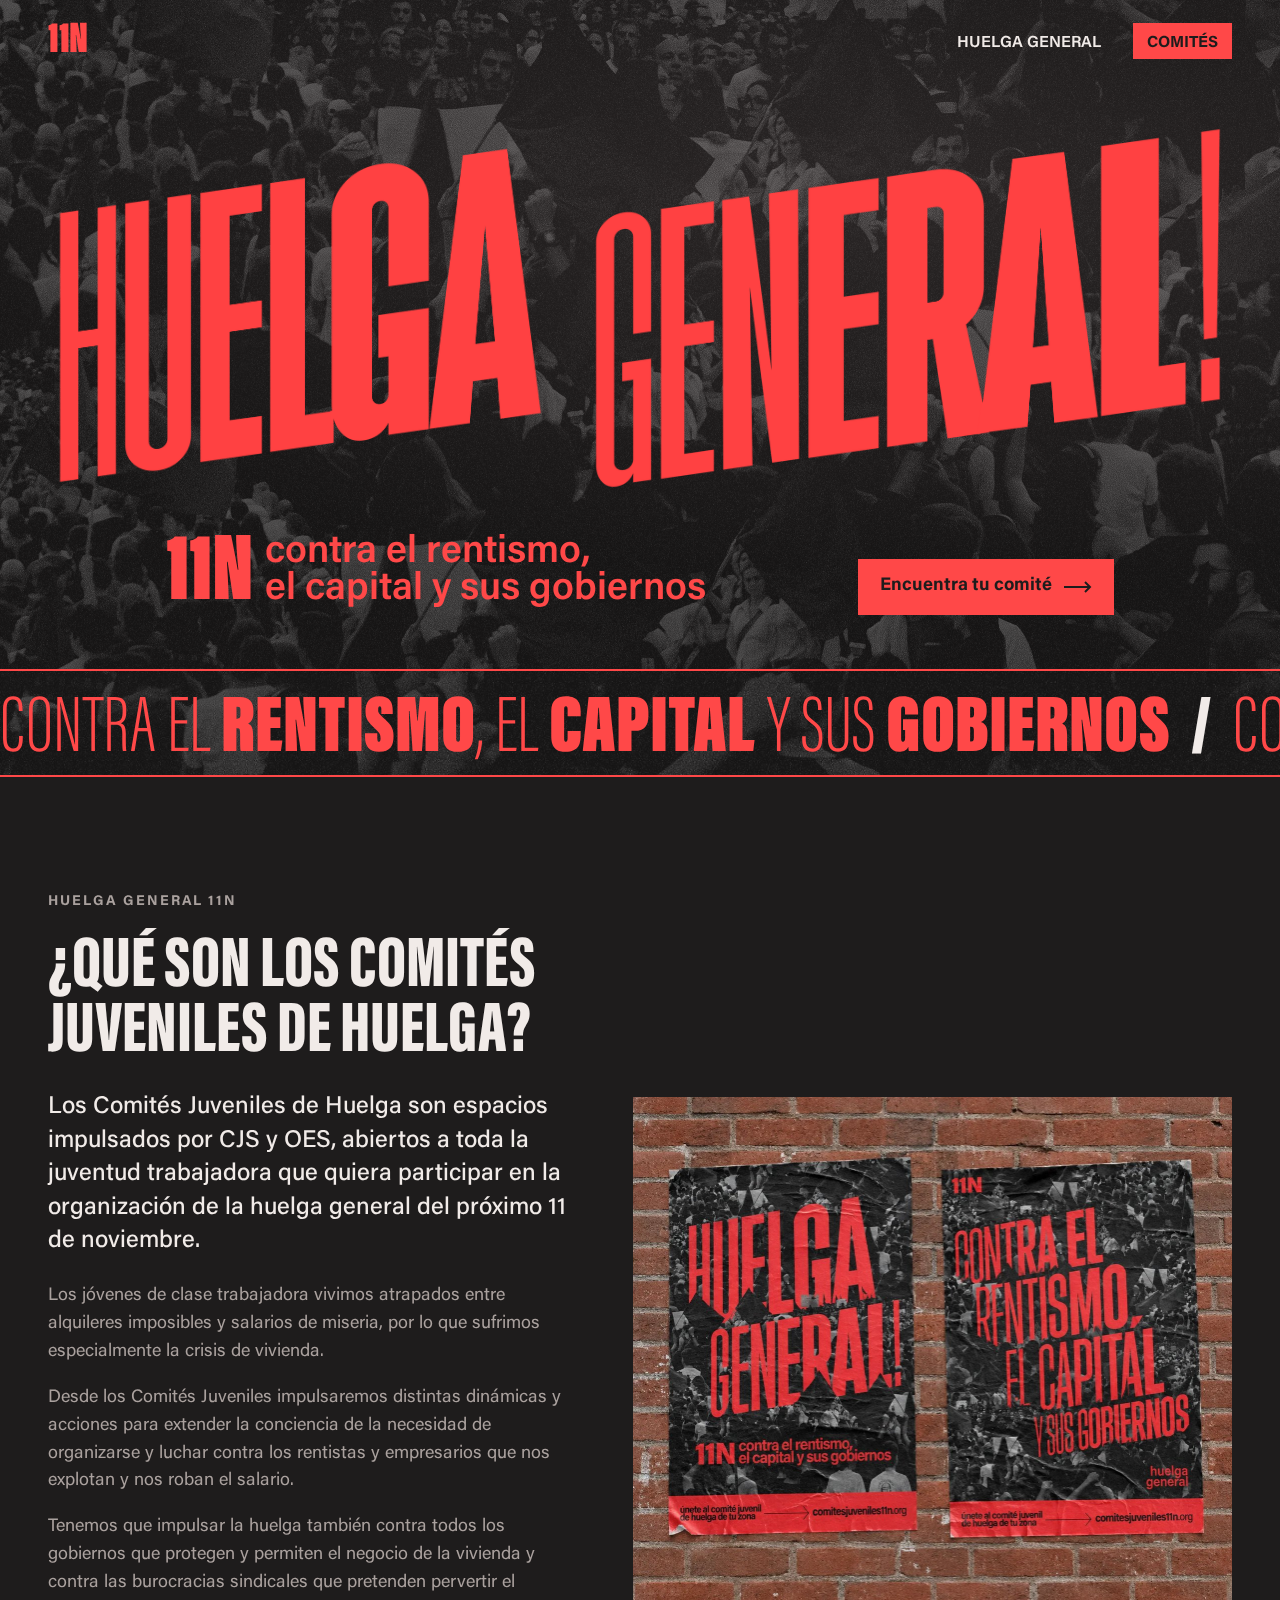
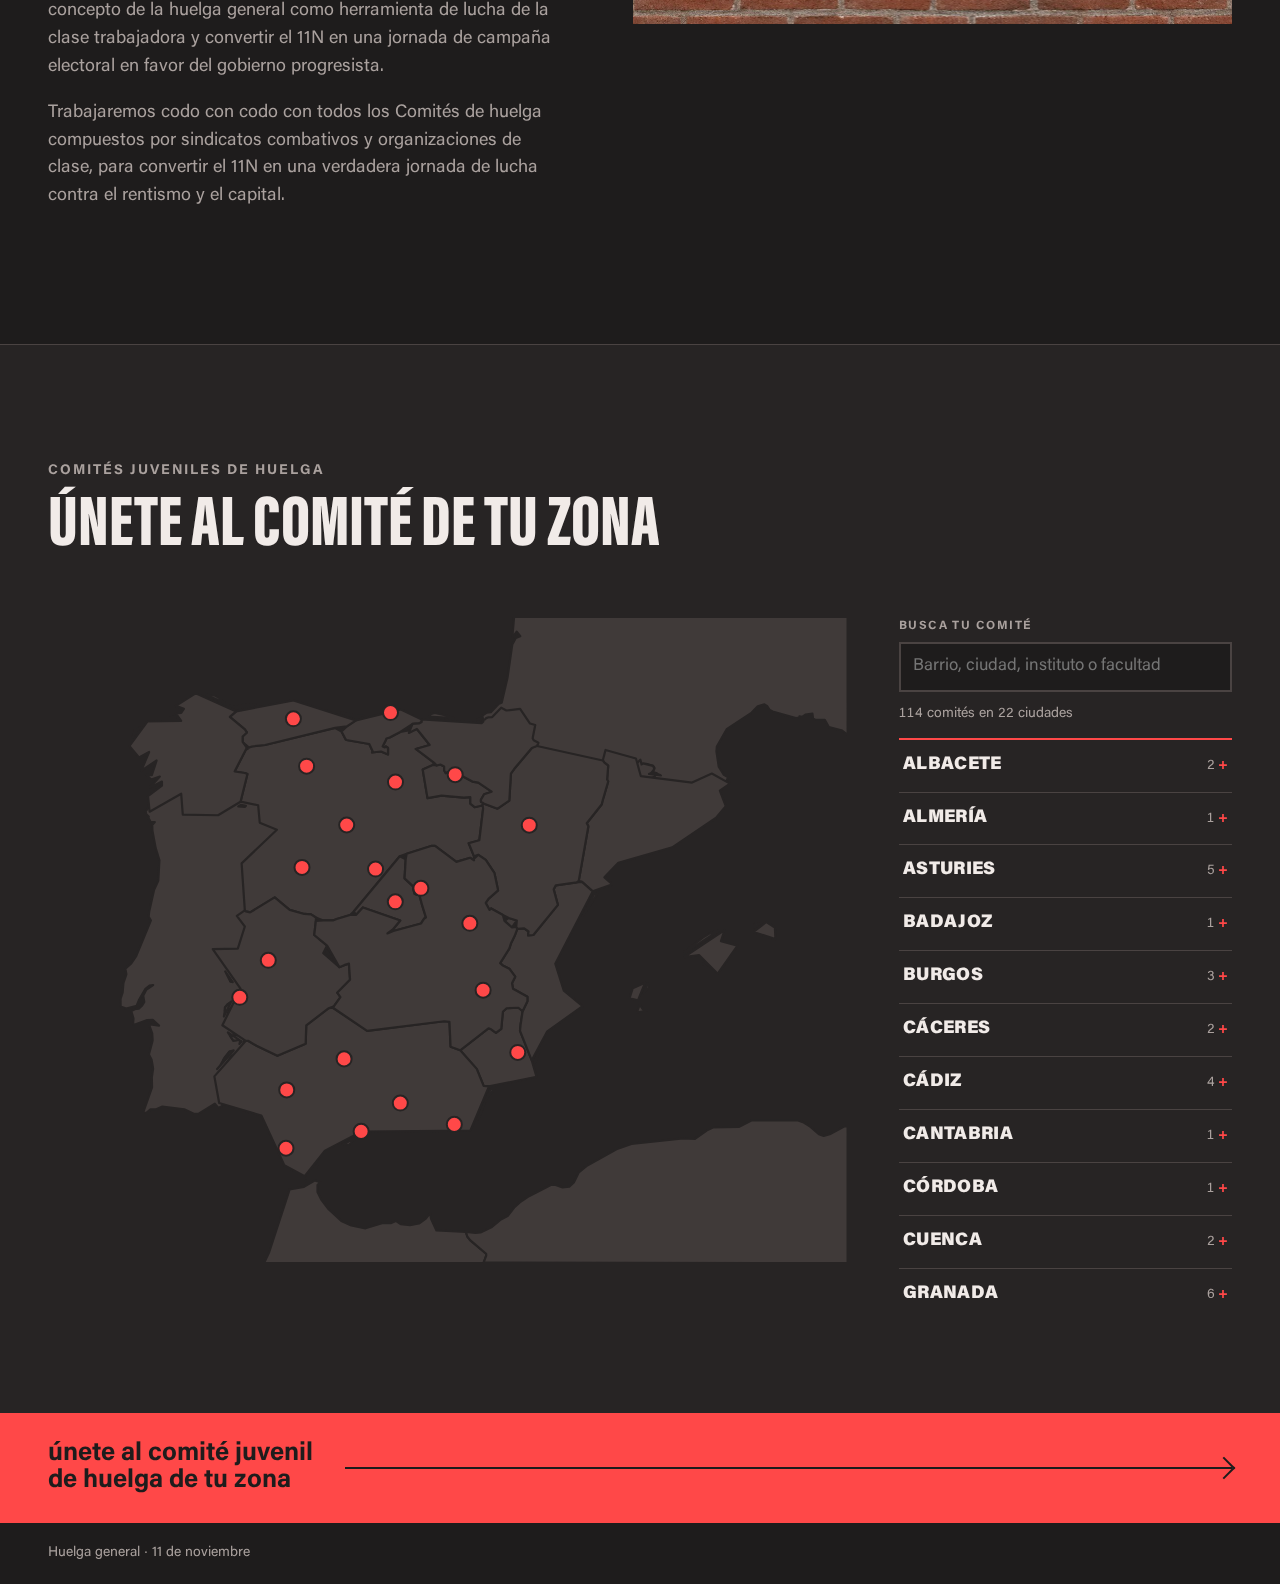
==== commit 5b1bcda4: "Nuevo comité San Blas-Canillejas (Madrid)" ====
--- a/index.html
+++ b/index.html
@@ -248,7 +248,7 @@
 </div>
 <script id="huelga11n-titular-encajar-js" src="./wp-content/themes/huelga11n/blocks/titular/encajar.js?ver=1791905117"></script>
 <script id="huelga11n-mapa-js-before">
-const CIUDADES = [{"id":"albacete","nombre":"Albacete","ccaa":"castilla-la-mancha","ccaaNombre":"Castilla-La Mancha","lon":-1.8585,"lat":38.9943,"contactos":[],"comites":[{"nombre":"Carretas","contacto":"@ajt_carretas"},{"nombre":"Franciscanos","contacto":"@ajt_franciscanos"}]},{"id":"almeria","nombre":"Almería","ccaa":"andalucia","ccaaNombre":"Andalucía","lon":-2.4637,"lat":36.834,"contactos":[],"comites":[{"nombre":"Los Ángeles","contacto":"comitejuvenillosangeles@gmail.com"}]},{"id":"asturies","nombre":"Asturies","ccaa":"asturias","ccaaNombre":"Asturias","lon":-5.8448,"lat":43.3614,"contactos":[],"comites":[{"nombre":"Avilés","contacto":"@ajt_aviles"},{"nombre":"Cuenques","contacto":"@ajt_cuenques"},{"nombre":"Uviéu","contacto":"@ajt_uvieu"},{"nombre":"Xixón","contacto":"@ajt_xixon"},{"nombre":"UniOvi","contacto":"@oes_asturies"}]},{"id":"badajoz","nombre":"Badajoz","ccaa":"extremadura","ccaaNombre":"Extremadura","lon":-6.9707,"lat":38.8794,"contactos":[],"comites":[{"nombre":"Badajoz","contacto":"@ajt_badajoz"}]},{"id":"burgos","nombre":"Burgos","ccaa":"castilla-leon","ccaaNombre":"Castilla y León","lon":-3.6996,"lat":42.3439,"contactos":[],"comites":[{"nombre":"Fuentecillas","contacto":"@ajt_fuentecillas"},{"nombre":"Gamonal","contacto":"@ajt_gamonal"},{"nombre":"UBU","contacto":"@oes_burgos"}]},{"id":"cantabria","nombre":"Cantabria","ccaa":"cantabria","ccaaNombre":"Cantabria","lon":-3.8044,"lat":43.4623,"contactos":[],"comites":[{"nombre":"Santander","contacto":""}]},{"id":"cuenca","nombre":"Cuenca","ccaa":"castilla-la-mancha","ccaaNombre":"Castilla-La Mancha","lon":-2.1374,"lat":40.0704,"contactos":[],"comites":[{"nombre":"Cuenca","contacto":"@ajt_cuenca"},{"nombre":"UCLM","contacto":"@oes_cuenca"}]},{"id":"caceres","nombre":"Cáceres","ccaa":"extremadura","ccaaNombre":"Extremadura","lon":-6.3724,"lat":39.4753,"contactos":[],"comites":[{"nombre":"Cáceres","contacto":"@ajt_caceres"},{"nombre":"UEx","contacto":"@oes_caceres"}]},{"id":"cadiz","nombre":"Cádiz","ccaa":"andalucia","ccaaNombre":"Andalucía","lon":-6,"lat":36.45,"contactos":[],"comites":[{"nombre":"Bahía de Algeciras","contacto":"@ajt_bahiaalgeciras"},{"nombre":"Bahía de Cádiz","contacto":""},{"nombre":"UCA Filosofía y Letras","contacto":"@oes_cadiz"},{"nombre":"UCA Puerto Real","contacto":"@oes_cadiz"}]},{"id":"cordoba","nombre":"Córdoba","ccaa":"andalucia","ccaaNombre":"Andalucía","lon":-4.7794,"lat":37.8882,"contactos":[],"comites":[{"nombre":"Sector Sur","contacto":"comitejuvenilsectorsur@gmail.com"}]},{"id":"granada","nombre":"Granada","ccaa":"andalucia","ccaaNombre":"Andalucía","lon":-3.5986,"lat":37.1773,"contactos":[],"comites":[{"nombre":"Distrito Norte","contacto":"comitejuvenilgranadanorte@gmail.com"},{"nombre":"Chana","contacto":"@ajt_chana"},{"nombre":"Zaidín","contacto":"@ajt_zaidin"},{"nombre":"UGR Cartuja","contacto":"@oes_granada"},{"nombre":"UGR Fuentenueva","contacto":"@oes_granada"},{"nombre":"UGR Bellas Artes","contacto":"@oes_granada"}]},{"id":"guadalajara","nombre":"Guadalajara","ccaa":"castilla-la-mancha","ccaaNombre":"Castilla-La Mancha","lon":-3.1661,"lat":40.6328,"contactos":[],"comites":[{"nombre":"Guadalajara","contacto":"@ajt_guadalajara"}]},{"id":"la-rioja","nombre":"La Rioja","ccaa":"la-rioja","ccaaNombre":"La Rioja","lon":-2.4456,"lat":42.4627,"contactos":[],"comites":[{"nombre":"Logroño","contacto":"@ajt_logrono"},{"nombre":"ESDIR","contacto":"@oes_larioja"},{"nombre":"UR","contacto":"@oes_larioja"}]},{"id":"leon","nombre":"León","ccaa":"castilla-leon","ccaaNombre":"Castilla y León","lon":-5.5671,"lat":42.5987,"contactos":[],"comites":[{"nombre":"León","contacto":"comitejuvenilleon@gmail.com"}]},{"id":"madrid","nombre":"Madrid","ccaa":"madrid","ccaaNombre":"Comunidad de Madrid","lon":-3.7038,"lat":40.4168,"contactos":[],"comites":[{"nombre":"Alcalá de Henares","contacto":"@ajt_alcala"},{"nombre":"Alcorcón","contacto":"@ajt_alcorcon"},{"nombre":"Alco-Sanse","contacto":"@ajt_alcosanse"},{"nombre":"Aluche","contacto":"@ajt_aluche"},{"nombre":"Arganzuela","contacto":"@ajt_arganzuela"},{"nombre":"Barrio del Pilar","contacto":"@ajt_barriodelpilar"},{"nombre":"Carabanchel","contacto":"@ajt_carabanchel"},{"nombre":"Carabanchel Alto","contacto":"@ajt_carabanchel"},{"nombre":"Chamberí","contacto":"@ajt_chamberi"},{"nombre":"Ciudad Lineal","contacto":"@ajt_ciudadlineal"},{"nombre":"Colmenar-Tres Cantos","contacto":"@ajt_colmenar_trescantos"},{"nombre":"Getafe Alhóndiga","contacto":"@ajt_getafe"},{"nombre":"Getafe Juan de la Cierva","contacto":"@ajt_getafe"},{"nombre":"Hortaleza","contacto":"@ajt_hortaleza"},{"nombre":"Latina","contacto":"@ajt_latina"},{"nombre":"La Elipa","contacto":"@ajt_laelipa"},{"nombre":"Lavapiés","contacto":"@ajt_lavapies"},{"nombre":"Leganés","contacto":"@ajt_leganes"},{"nombre":"Moratalaz","contacto":"@ajt_moratalaz"},{"nombre":"Móstoles","contacto":"@ajt_mostoles"},{"nombre":"Parla","contacto":"comitejuvenilparla@gmail.com"},{"nombre":"Pacífico","contacto":"@ajt_pacifico"},{"nombre":"Puente de Vallekas","contacto":"@ajt_vallekas"},{"nombre":"Rivas","contacto":"@ajt.rivas"},{"nombre":"Tetuán","contacto":"@ajt_tetuan"},{"nombre":"Torrejón","contacto":"@ajt_torrejon"},{"nombre":"Usera","contacto":"@ajt_usera"},{"nombre":"Villaverde","contacto":"@ajt_villaverde"},{"nombre":"Valdezarza","contacto":"@ajt_valdezarza"},{"nombre":"Villalba","contacto":"@ajt_villalba"},{"nombre":"Villa de Vallekas","contacto":"@ajt_vallekas"},{"nombre":"IES Ciudad de los Poetas","contacto":"@oes_madrid"},{"nombre":"IES Isaac Newton","contacto":"@oes_madrid"},{"nombre":"IES Lope de Vega","contacto":"@oes_madrid"},{"nombre":"IES Príncipe Felipe","contacto":"@oes_madrid"},{"nombre":"UAH","contacto":"@oes_madrid"},{"nombre":"UAM Cantoblanco","contacto":"@oes_uamcantoblanco"},{"nombre":"UC3M Getafe","contacto":"@oes_uc3mgetafe"},{"nombre":"UC3M Leganés","contacto":"@oes_uc3mgetafe"},{"nombre":"UCM Historia","contacto":"@oes_ucmhistoria"},{"nombre":"UCM Filosofía","contacto":"@oes_ucmfilo"},{"nombre":"UCM Somosaguas","contacto":"@oes_ucmsomosaguas"},{"nombre":"UPM Ciudad Universitaria","contacto":"@oes_madrid"},{"nombre":"UPM Vallekas","contacto":"@oes_madrid"},{"nombre":"URJC Fuenlabrada","contacto":"@oes_urjcfuenlabrada"}]},{"id":"malaga","nombre":"Málaga","ccaa":"andalucia","ccaaNombre":"Andalucía","lon":-4.4214,"lat":36.7213,"contactos":[],"comites":[{"nombre":"Carretera de Cádiz","contacto":"@ajt_carretera_de_cadiz_malaga"},{"nombre":"El Palo","contacto":"@ajt_elpalo"},{"nombre":"Distrito Centro","contacto":"comitecentromalaga@proton.me"},{"nombre":"UMA Teatinos","contacto":"@oes_malaga"},{"nombre":"UMA El Ejido","contacto":"@oes_malaga"}]},{"id":"murcia","nombre":"Región de Murcia","ccaa":"murcia","ccaaNombre":"Región de Murcia","lon":-1.1307,"lat":37.9922,"contactos":[],"comites":[{"nombre":"Cartagena","contacto":"@ajt_cartagena"},{"nombre":"Ronda Norte","contacto":"@ajt_rondanorte"},{"nombre":"El Carmen","contacto":"@ajt_elcarmen"},{"nombre":"Molina de Segura","contacto":"@ajt.molinadesegura"},{"nombre":"UMU Espinardo","contacto":"@oes_murcia"},{"nombre":"UMU Merced","contacto":"@oes_murcia"}]},{"id":"salamanca","nombre":"Salamanca","ccaa":"castilla-leon","ccaaNombre":"Castilla y León","lon":-5.6635,"lat":40.9701,"contactos":[],"comites":[{"nombre":"Oeste","contacto":"@ajt_oestesalamanca"},{"nombre":"USAL","contacto":"@oes_salamanca"}]},{"id":"segovia","nombre":"Segovia","ccaa":"castilla-leon","ccaaNombre":"Castilla y León","lon":-4.1184,"lat":40.9429,"contactos":[],"comites":[{"nombre":"Segovia","contacto":"@ajt_segovia"}]},{"id":"sevilla","nombre":"Sevilla","ccaa":"andalucia","ccaaNombre":"Andalucía","lon":-5.9845,"lat":37.3891,"contactos":["cjsocialistasevilla@proton.me","oes_sevilla@proton.me"],"comites":[{"nombre":"Mairena del Aljarafe","contacto":"@ajt_aljarafe"},{"nombre":"San Juan de Aznalfarache","contacto":"@ajt_aljarafe"},{"nombre":"Cerro-Amate\/Distrito Sur","contacto":"@ajt_cerrosur"},{"nombre":"Macarena","contacto":"@ajt_macarena"},{"nombre":"San Pablo\/Santa Justa","contacto":"@ajt_sanpablo"},{"nombre":"Pino Montano\/San Jerónimo","contacto":"@ajt_sevillanorte"},{"nombre":"UPO","contacto":"@oes_sevilla"},{"nombre":"US Cartuja","contacto":"@oes_sevilla"},{"nombre":"US Rectorado","contacto":"@oes_sevilla"},{"nombre":"US Ramón y Cajal","contacto":"@oes_sevilla"},{"nombre":"US Reina Mercedes","contacto":"@oes_sevilla"}]},{"id":"valladolid","nombre":"Valladolid","ccaa":"castilla-leon","ccaaNombre":"Castilla y León","lon":-4.7245,"lat":41.6523,"contactos":[],"comites":[{"nombre":"Delicias","contacto":"@ajt_delicias_valladolid"},{"nombre":"Rondilla","contacto":"@ajt_rondilla"},{"nombre":"UVa","contacto":"@oes_valladolid"}]},{"id":"zaragoza","nombre":"Zaragoza","ccaa":"aragon","ccaaNombre":"Aragón","lon":-0.8891,"lat":41.6488,"contactos":[],"comites":[{"nombre":"Casco Histórico","contacto":"@ajt_cascohistoricozgz"},{"nombre":"Delicias","contacto":"@ajt_deliciaszgz"},{"nombre":"Margen Izquierda","contacto":"@ajt_margenizquierda"},{"nombre":"Torrero","contacto":"@ajt_deliciaszgz"},{"nombre":"UNIZAR Ciencias","contacto":"@oes_zaragoza"},{"nombre":"UNIZAR Ingeniería","contacto":"@oes_zaragoza"},{"nombre":"UNIZAR Letras","contacto":"@oes_zaragoza"}]}];
+const CIUDADES = [{"id":"albacete","nombre":"Albacete","ccaa":"castilla-la-mancha","ccaaNombre":"Castilla-La Mancha","lon":-1.8585,"lat":38.9943,"contactos":[],"comites":[{"nombre":"Carretas","contacto":"@ajt_carretas"},{"nombre":"Franciscanos","contacto":"@ajt_franciscanos"}]},{"id":"almeria","nombre":"Almería","ccaa":"andalucia","ccaaNombre":"Andalucía","lon":-2.4637,"lat":36.834,"contactos":[],"comites":[{"nombre":"Los Ángeles","contacto":"comitejuvenillosangeles@gmail.com"}]},{"id":"asturies","nombre":"Asturies","ccaa":"asturias","ccaaNombre":"Asturias","lon":-5.8448,"lat":43.3614,"contactos":[],"comites":[{"nombre":"Avilés","contacto":"@ajt_aviles"},{"nombre":"Cuenques","contacto":"@ajt_cuenques"},{"nombre":"Uviéu","contacto":"@ajt_uvieu"},{"nombre":"Xixón","contacto":"@ajt_xixon"},{"nombre":"UniOvi","contacto":"@oes_asturies"}]},{"id":"badajoz","nombre":"Badajoz","ccaa":"extremadura","ccaaNombre":"Extremadura","lon":-6.9707,"lat":38.8794,"contactos":[],"comites":[{"nombre":"Badajoz","contacto":"@ajt_badajoz"}]},{"id":"burgos","nombre":"Burgos","ccaa":"castilla-leon","ccaaNombre":"Castilla y León","lon":-3.6996,"lat":42.3439,"contactos":[],"comites":[{"nombre":"Fuentecillas","contacto":"@ajt_fuentecillas"},{"nombre":"Gamonal","contacto":"@ajt_gamonal"},{"nombre":"UBU","contacto":"@oes_burgos"}]},{"id":"cantabria","nombre":"Cantabria","ccaa":"cantabria","ccaaNombre":"Cantabria","lon":-3.8044,"lat":43.4623,"contactos":[],"comites":[{"nombre":"Santander","contacto":"@cjs_cantabria"}]},{"id":"cuenca","nombre":"Cuenca","ccaa":"castilla-la-mancha","ccaaNombre":"Castilla-La Mancha","lon":-2.1374,"lat":40.0704,"contactos":[],"comites":[{"nombre":"Cuenca","contacto":"@ajt_cuenca"},{"nombre":"UCLM","contacto":"@oes_cuenca"}]},{"id":"caceres","nombre":"Cáceres","ccaa":"extremadura","ccaaNombre":"Extremadura","lon":-6.3724,"lat":39.4753,"contactos":[],"comites":[{"nombre":"Cáceres","contacto":"@ajt_caceres"},{"nombre":"UEx","contacto":"@oes_caceres"}]},{"id":"cadiz","nombre":"Cádiz","ccaa":"andalucia","ccaaNombre":"Andalucía","lon":-6,"lat":36.45,"contactos":[],"comites":[{"nombre":"Bahía de Algeciras","contacto":"@ajt_bahiaalgeciras"},{"nombre":"Bahía de Cádiz","contacto":""},{"nombre":"UCA Filosofía y Letras","contacto":"@oes_cadiz"},{"nombre":"UCA Puerto Real","contacto":"@oes_cadiz"}]},{"id":"cordoba","nombre":"Córdoba","ccaa":"andalucia","ccaaNombre":"Andalucía","lon":-4.7794,"lat":37.8882,"contactos":[],"comites":[{"nombre":"Sector Sur","contacto":"comitejuvenilsectorsur@gmail.com"}]},{"id":"granada","nombre":"Granada","ccaa":"andalucia","ccaaNombre":"Andalucía","lon":-3.5986,"lat":37.1773,"contactos":[],"comites":[{"nombre":"Distrito Norte","contacto":"comitejuvenilgranadanorte@gmail.com"},{"nombre":"Chana","contacto":"@ajt_chana"},{"nombre":"Zaidín","contacto":"@ajt_zaidin"},{"nombre":"UGR Cartuja","contacto":"@oes_granada"},{"nombre":"UGR Fuentenueva","contacto":"@oes_granada"},{"nombre":"UGR Bellas Artes","contacto":"@oes_granada"}]},{"id":"guadalajara","nombre":"Guadalajara","ccaa":"castilla-la-mancha","ccaaNombre":"Castilla-La Mancha","lon":-3.1661,"lat":40.6328,"contactos":[],"comites":[{"nombre":"Guadalajara","contacto":"@ajt_guadalajara"}]},{"id":"la-rioja","nombre":"La Rioja","ccaa":"la-rioja","ccaaNombre":"La Rioja","lon":-2.4456,"lat":42.4627,"contactos":[],"comites":[{"nombre":"Logroño","contacto":"@ajt_logrono"},{"nombre":"ESDIR","contacto":"@oes_larioja"},{"nombre":"UR","contacto":"@oes_larioja"}]},{"id":"leon","nombre":"León","ccaa":"castilla-leon","ccaaNombre":"Castilla y León","lon":-5.5671,"lat":42.5987,"contactos":[],"comites":[{"nombre":"León","contacto":"comitejuvenilleon@gmail.com"}]},{"id":"madrid","nombre":"Madrid","ccaa":"madrid","ccaaNombre":"Comunidad de Madrid","lon":-3.7038,"lat":40.4168,"contactos":[],"comites":[{"nombre":"Alcalá de Henares","contacto":"@ajt_alcala"},{"nombre":"Alcorcón","contacto":"@ajt_alcorcon"},{"nombre":"Alco-Sanse","contacto":"@ajt_alcosanse"},{"nombre":"Aluche","contacto":"@ajt_aluche"},{"nombre":"Arganzuela","contacto":"@ajt_arganzuela"},{"nombre":"Barrio del Pilar","contacto":"@ajt_barriodelpilar"},{"nombre":"Carabanchel","contacto":"@ajt_carabanchel"},{"nombre":"Carabanchel Alto","contacto":"@ajt_carabanchel"},{"nombre":"Chamberí","contacto":"@ajt_chamberi"},{"nombre":"Ciudad Lineal","contacto":"@ajt_ciudadlineal"},{"nombre":"Colmenar-Tres Cantos","contacto":"@ajt_colmenar_trescantos"},{"nombre":"Getafe Alhóndiga","contacto":"@ajt_getafe"},{"nombre":"Getafe Juan de la Cierva","contacto":"@ajt_getafe"},{"nombre":"Hortaleza","contacto":"@ajt_hortaleza"},{"nombre":"Latina","contacto":"@ajt_latina"},{"nombre":"La Elipa","contacto":"@ajt_laelipa"},{"nombre":"Lavapiés","contacto":"@ajt_lavapies"},{"nombre":"Leganés","contacto":"@ajt_leganes"},{"nombre":"Moratalaz","contacto":"@ajt_moratalaz"},{"nombre":"Móstoles","contacto":"@ajt_mostoles"},{"nombre":"Parla","contacto":"comitejuvenilparla@gmail.com"},{"nombre":"Pacífico","contacto":"@ajt_pacifico"},{"nombre":"Puente de Vallekas","contacto":"@ajt_vallekas"},{"nombre":"Rivas","contacto":"@ajt.rivas"},{"nombre":"San Blas-Canillejas","contacto":"@ajtsanblascanillejas"},{"nombre":"Tetuán","contacto":"@ajt_tetuan"},{"nombre":"Torrejón","contacto":"@ajt_torrejon"},{"nombre":"Usera","contacto":"@ajt_usera"},{"nombre":"Villaverde","contacto":"@ajt_villaverde"},{"nombre":"Valdezarza","contacto":"@ajt_valdezarza"},{"nombre":"Villalba","contacto":"@ajt_villalba"},{"nombre":"Villa de Vallekas","contacto":"@ajt_vallekas"},{"nombre":"IES Ciudad de los Poetas","contacto":"@oes_madrid"},{"nombre":"IES Isaac Newton","contacto":"@oes_madrid"},{"nombre":"IES Lope de Vega","contacto":"@oes_madrid"},{"nombre":"IES Príncipe Felipe","contacto":"@oes_madrid"},{"nombre":"UAH","contacto":"@oes_madrid"},{"nombre":"UAM Cantoblanco","contacto":"@oes_uamcantoblanco"},{"nombre":"UC3M Getafe","contacto":"@oes_uc3mgetafe"},{"nombre":"UC3M Leganés","contacto":"@oes_uc3mgetafe"},{"nombre":"UCM Historia","contacto":"@oes_ucmhistoria"},{"nombre":"UCM Filosofía","contacto":"@oes_ucmfilo"},{"nombre":"UCM Somosaguas","contacto":"@oes_ucmsomosaguas"},{"nombre":"UPM Ciudad Universitaria","contacto":"@oes_madrid"},{"nombre":"UPM Vallekas","contacto":"@oes_madrid"},{"nombre":"URJC Fuenlabrada","contacto":"@oes_urjcfuenlabrada"}]},{"id":"malaga","nombre":"Málaga","ccaa":"andalucia","ccaaNombre":"Andalucía","lon":-4.4214,"lat":36.7213,"contactos":[],"comites":[{"nombre":"Carretera de Cádiz","contacto":"@ajt_carretera_de_cadiz_malaga"},{"nombre":"El Palo","contacto":"@ajt_elpalo"},{"nombre":"Distrito Centro","contacto":"comitecentromalaga@proton.me"},{"nombre":"UMA Teatinos","contacto":"@oes_malaga"},{"nombre":"UMA El Ejido","contacto":"@oes_malaga"}]},{"id":"murcia","nombre":"Región de Murcia","ccaa":"murcia","ccaaNombre":"Región de Murcia","lon":-1.1307,"lat":37.9922,"contactos":[],"comites":[{"nombre":"Cartagena","contacto":"@ajt_cartagena"},{"nombre":"Ronda Norte","contacto":"@ajt_rondanorte"},{"nombre":"El Carmen","contacto":"@ajt_elcarmen"},{"nombre":"Molina de Segura","contacto":"@ajt.molinadesegura"},{"nombre":"UMU Espinardo","contacto":"@oes_murcia"},{"nombre":"UMU Merced","contacto":"@oes_murcia"}]},{"id":"salamanca","nombre":"Salamanca","ccaa":"castilla-leon","ccaaNombre":"Castilla y León","lon":-5.6635,"lat":40.9701,"contactos":[],"comites":[{"nombre":"Oeste","contacto":"@ajt_oestesalamanca"},{"nombre":"USAL","contacto":"@oes_salamanca"}]},{"id":"segovia","nombre":"Segovia","ccaa":"castilla-leon","ccaaNombre":"Castilla y León","lon":-4.1184,"lat":40.9429,"contactos":[],"comites":[{"nombre":"Segovia","contacto":"@ajt_segovia"}]},{"id":"sevilla","nombre":"Sevilla","ccaa":"andalucia","ccaaNombre":"Andalucía","lon":-5.9845,"lat":37.3891,"contactos":["cjsocialistasevilla@proton.me","oes_sevilla@proton.me"],"comites":[{"nombre":"Mairena del Aljarafe","contacto":"@ajt_aljarafe"},{"nombre":"San Juan de Aznalfarache","contacto":"@ajt_aljarafe"},{"nombre":"Cerro-Amate\/Distrito Sur","contacto":"@ajt_cerrosur"},{"nombre":"Macarena","contacto":"@ajt_macarena"},{"nombre":"San Pablo\/Santa Justa","contacto":"@ajt_sanpablo"},{"nombre":"Pino Montano\/San Jerónimo","contacto":"@ajt_sevillanorte"},{"nombre":"UPO","contacto":"@oes_sevilla"},{"nombre":"US Cartuja","contacto":"@oes_sevilla"},{"nombre":"US Rectorado","contacto":"@oes_sevilla"},{"nombre":"US Ramón y Cajal","contacto":"@oes_sevilla"},{"nombre":"US Reina Mercedes","contacto":"@oes_sevilla"}]},{"id":"valladolid","nombre":"Valladolid","ccaa":"castilla-leon","ccaaNombre":"Castilla y León","lon":-4.7245,"lat":41.6523,"contactos":[],"comites":[{"nombre":"Delicias","contacto":"@ajt_delicias_valladolid"},{"nombre":"Rondilla","contacto":"@ajt_rondilla"},{"nombre":"UVa","contacto":"@oes_valladolid"}]},{"id":"zaragoza","nombre":"Zaragoza","ccaa":"aragon","ccaaNombre":"Aragón","lon":-0.8891,"lat":41.6488,"contactos":[],"comites":[{"nombre":"Casco Histórico","contacto":"@ajt_cascohistoricozgz"},{"nombre":"Delicias","contacto":"@ajt_deliciaszgz"},{"nombre":"Margen Izquierda","contacto":"@ajt_margenizquierda"},{"nombre":"Torrero","contacto":"@ajt_deliciaszgz"},{"nombre":"UNIZAR Ciencias","contacto":"@oes_zaragoza"},{"nombre":"UNIZAR Ingeniería","contacto":"@oes_zaragoza"},{"nombre":"UNIZAR Letras","contacto":"@oes_zaragoza"}]}];
 //# sourceURL=huelga11n-mapa-js-before
 </script>
 <script id="huelga11n-mapa-js" src="./wp-content/themes/huelga11n/blocks/mapa/view.js?ver=1792075675"></script>
